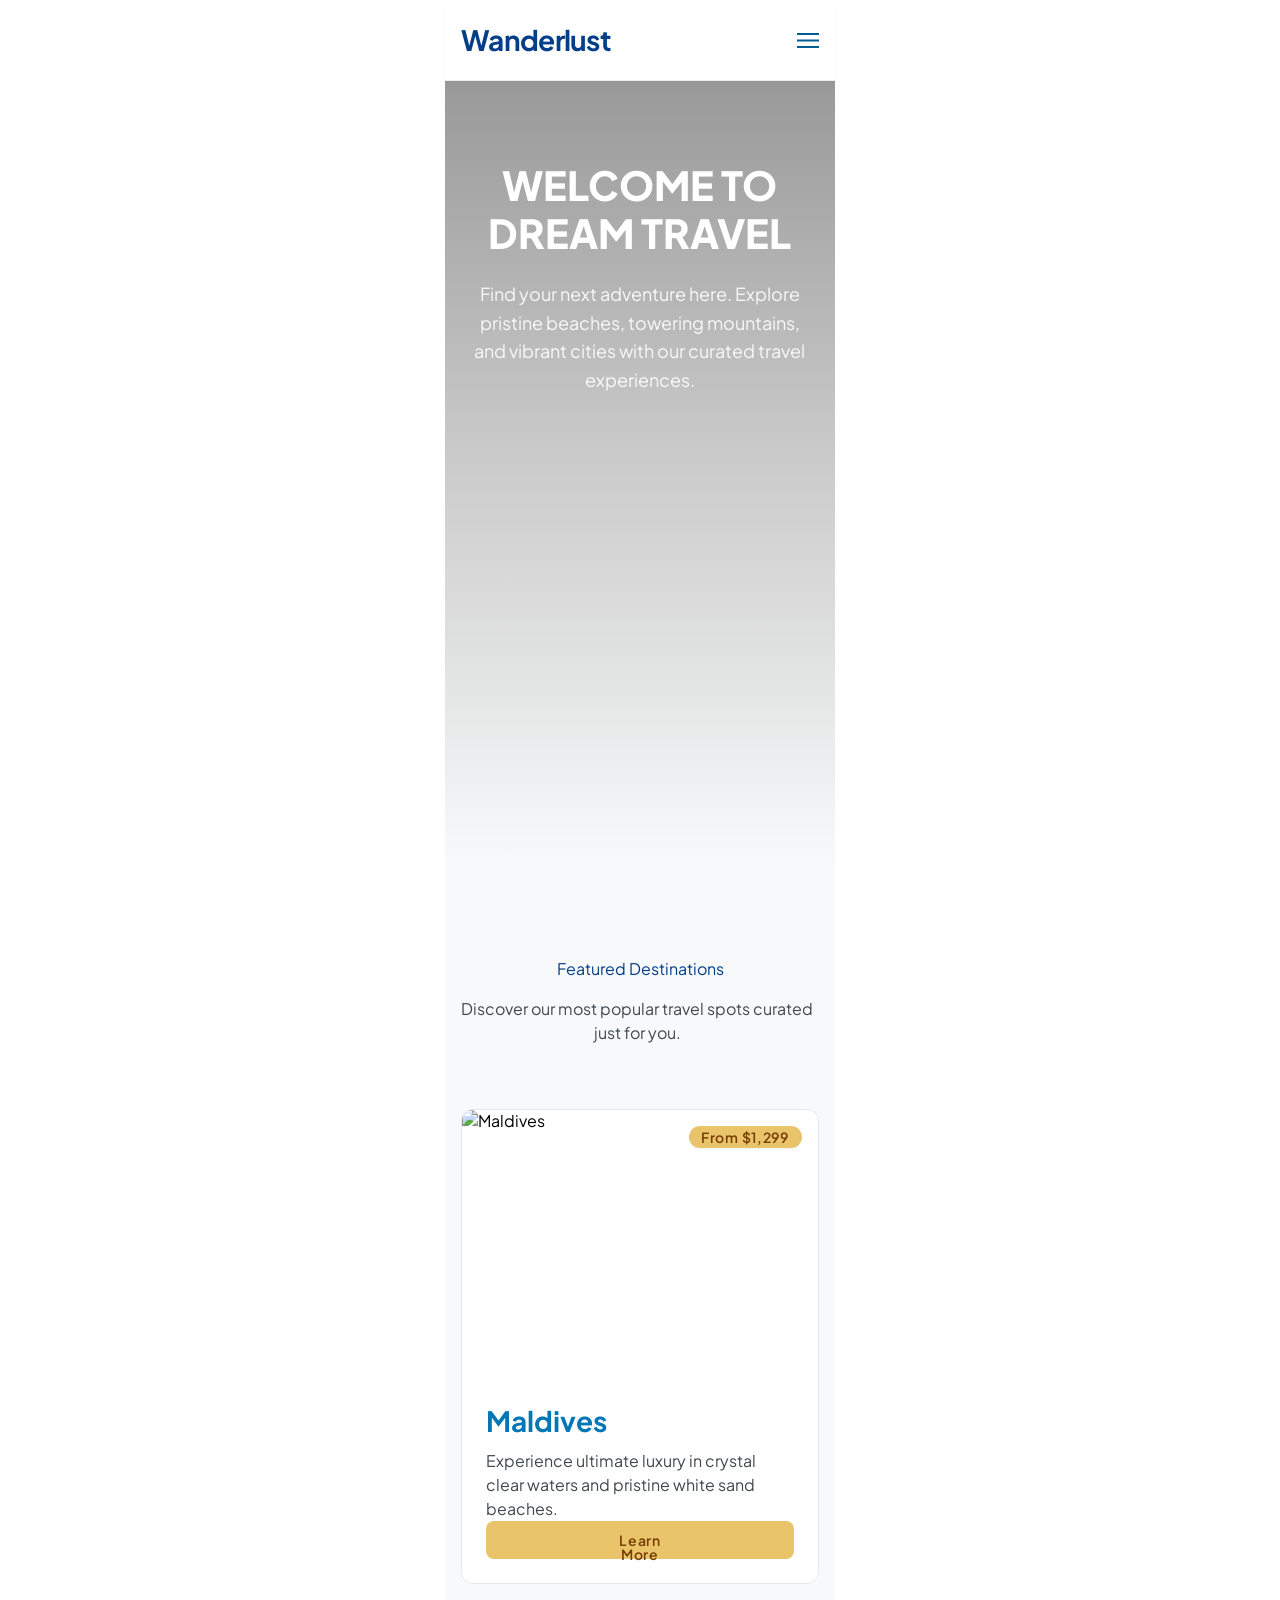
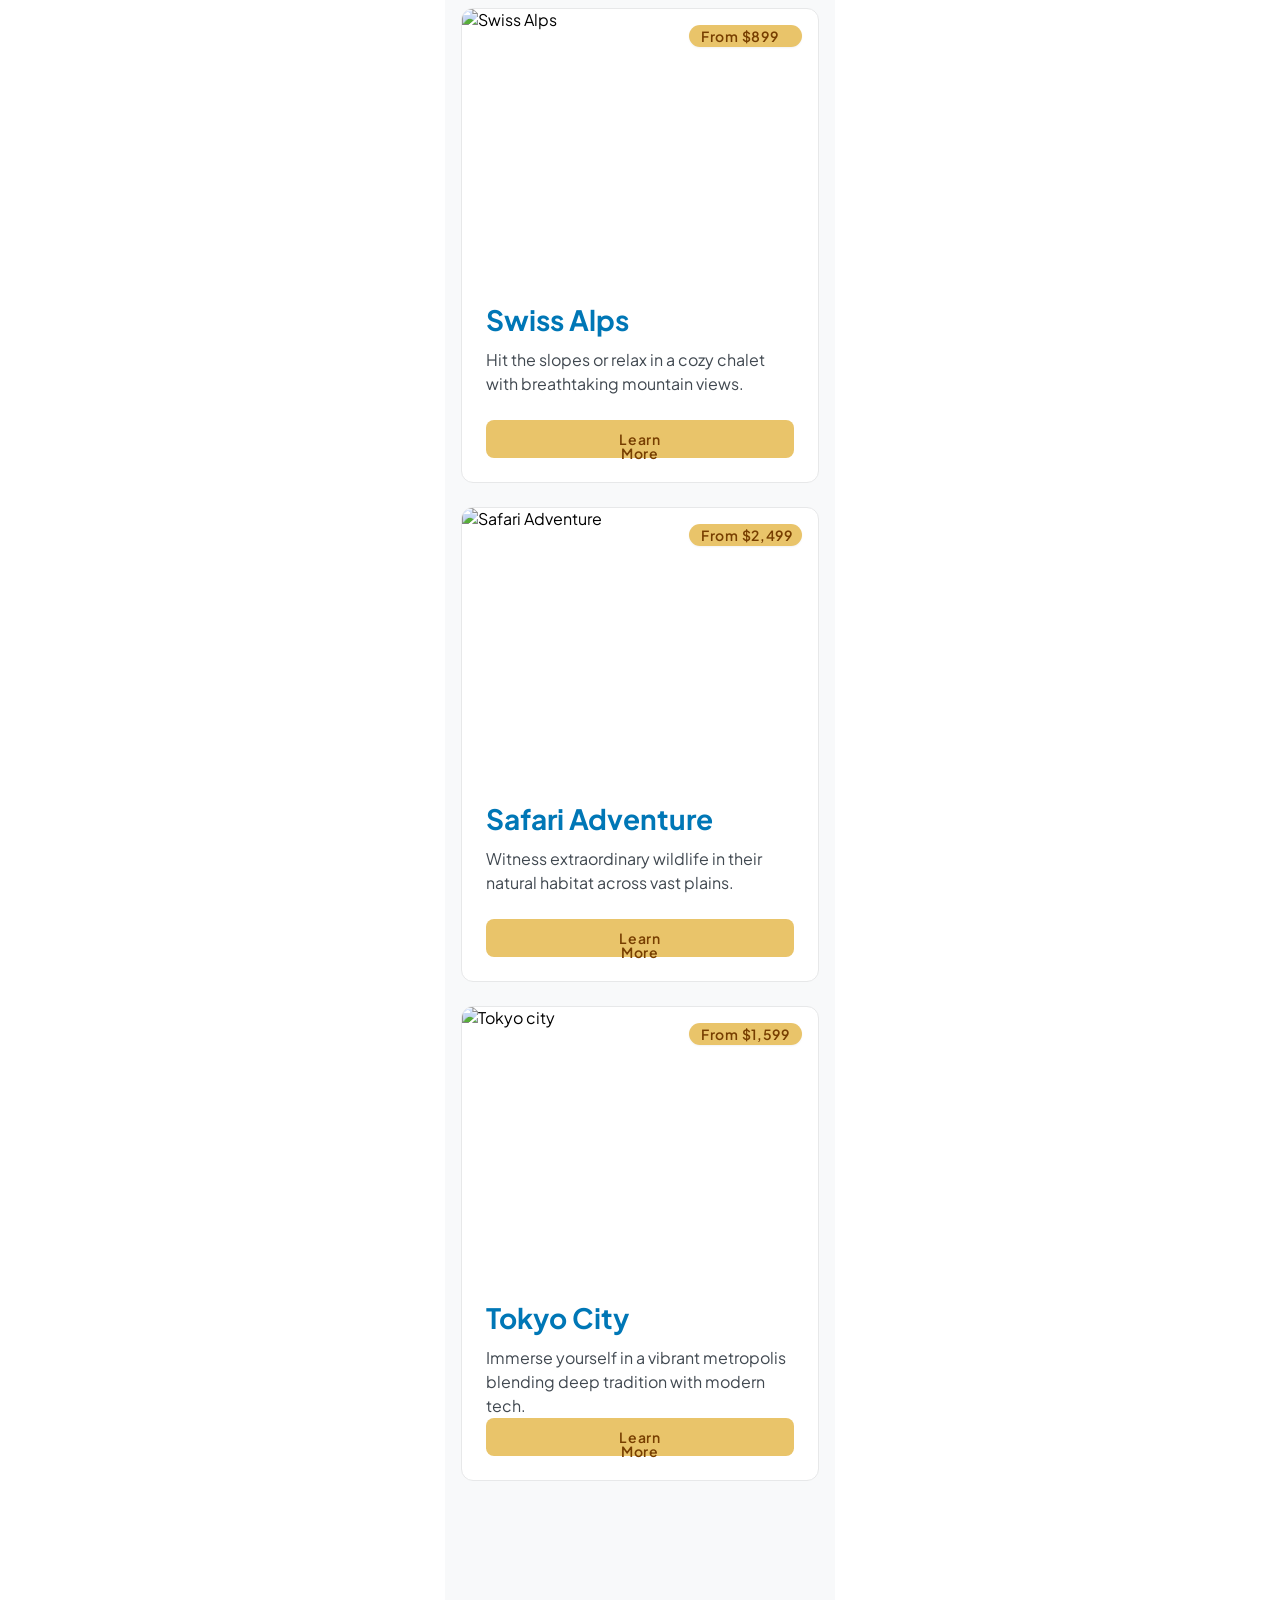
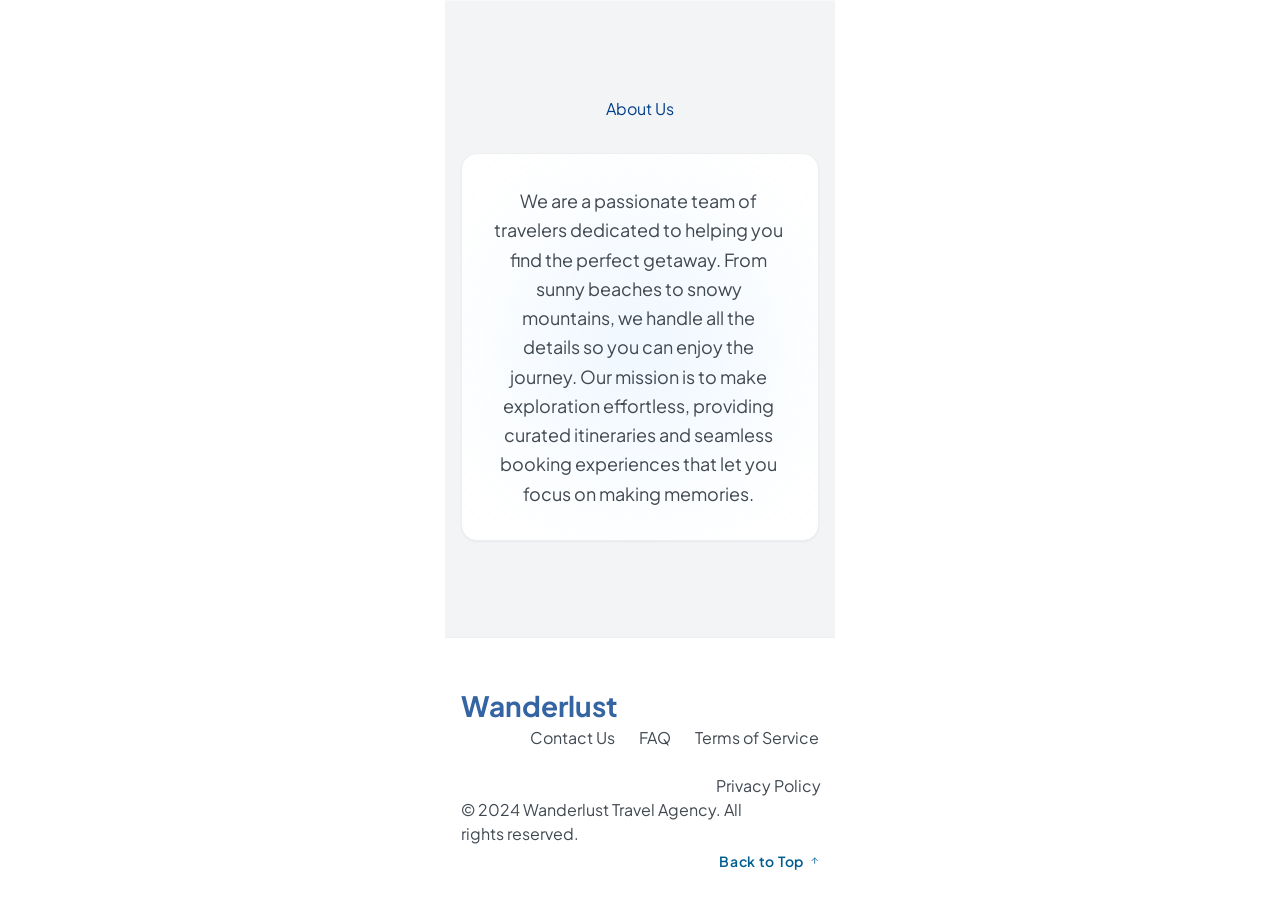
==== html/index.html @ 47aab47c "new" ====
<!DOCTYPE html>
<html lang="en">
<head>
    <meta charset="UTF-8">
    <meta name="viewport" content="width=device-width, initial-scale=1.0">

    <title>hi</title>

    <link rel="preconnect" href="https://fonts.googleapis.com">
    <link rel="preconnect" href="https://fonts.gstatic.com" crossorigin>

    <link href="https://fonts.googleapis.com/css2?family=Plus+Jakarta+Sans:wght@400;500;600;700&display=swap" rel="stylesheet">

    <link rel="stylesheet" href="../css/style.css">
</head>
<body>

    
<header class="header">
    <div class="header-container">

        <a href="#home" class="logo">Wanderlust</a>

        <nav class="header-nav" id="headerNav">
            <a href="#home">Home</a>
            <a href="#destinations">Destinations</a>
            <a href="#about">About Us</a>
            <a href="#booking" class="header-book-btn">Book Now</a>
        </nav>

        <button class="menu-button" id="menuButton" aria-label="Toggle menu">
            <svg width="22.5" height="15" viewBox="0 0 22.5 15" fill="none">
                <path d="M0 1H22.5M0 7.5H22.5M0 14H22.5"
              stroke="#005D90" stroke-width="1.8"/>
        </svg>
        </button>

    </div>
</header>


    <main class="main-content">

        <!-- HERO SECTION -->
        <section class="hero">

            <div class="hero-background"></div>
            <div class="hero-overlay"></div>

            <div class="hero-container">

                <div class="hero-heading-container">
                    <h1 class="hero-heading">
                        WELCOME TO DREAM TRAVEL
                    </h1>
                </div>

                <div class="hero-description-container">
                    <p class="hero-description">
                        Find your next adventure here. Explore
                        pristine beaches, towering mountains,
                        and vibrant cities with our curated travel
                        experiences.
                    </p>
                </div>

            </div>

        </section>

        
<!-- DESTINATION SECTION -->
<section class="destination-section">

    <!-- Section Heading -->
   <div class="destination-container">
    <div class="destination-heading">
        <h2>Featured Destinations</h2>
    </div>

    <div class="destination-subheading-container">
        <p>Discover our most popular travel spots curated just for you.</p>
    </div>
</div>

    <!-- Destination Grid -->
    <div class="destination-grid">

        <!-- Card 1: Maldives -->
        <article class="destination-card">

            <div class="destination-image-container">
                <img src="imges/img_card1.png" alt="Maldives">

                <div class="price-badge">
                    <span>From $1,299</span>
                </div>
            </div>

            <div class="destination-card-content">

                <div class="destination-title-container">
                    <h3>Maldives</h3>
                </div>

                <div class="destination-description-container">
                    <p>
                        Experience ultimate luxury in crystal clear
                        waters and pristine white sand beaches.
                    </p>
                </div>

                <button class="destination-button">
                    <span>Learn More</span>
                </button>

            </div>

        </article>

        <!-- Card 2 -->
        <article class="destination-card">
            <div class="destination-image-container">
                <img src="imges/img_card2.png" alt="Swiss Alps">
            
               <div class="price-badge">
                    <span>From $899</span>
                </div>
            </div>    
            <div class="destination-card-content">
                <div class="destination-title-container">
                    <h3>Swiss Alps</h3>
                </div>

                <div class="destination-description-container">
                    <p>Hit the slopes or relax in a cozy chalet
                        with breathtaking mountain views.
                    </p>
                </div>

                <button class="destination-button">
                    <span>Learn More</span>
                </button>
            </div>
        </article>

        <!-- Card 3 -->
        <article class="destination-card">
            <div class="destination-image-container">
                <img src="imges/img_card3.png" alt="Safari Adventure">
            
                <div class="price-badge">
                    <span>From $2,499</span>
                </div>
             </div>   
            <div class="destination-card-content">
                <div class="destination-title-container">
                    <h3>Safari Adventure</h3>
                </div>

                <div class="destination-description-container">
                    <p>
                        Witness extraordinary wildlife in their
natural habitat across vast plains.
                    </p>
                </div>

                <button class="destination-button">
                    <span>Learn More</span>
                </button>
            </div>
        </article>

        <!-- Card 4 -->
        <article class="destination-card">
            <div class="destination-image-container">
                <img src="imges/img card4.png" alt="Tokyo city">
            
                <div class="price-badge">
                    <span>From $1,599</span>
               
                </div>
             </div>   
            <div class="destination-card-content">
                <div class="destination-title-container">
                    <h3>Tokyo City</h3>
                </div>

                <div class="destination-description-container">
                    <p>
                        Immerse yourself in a vibrant metropolis
blending deep tradition with modern
tech.
                    </p>
                </div>

                <button class="destination-button">
                    <span>Learn More</span>
                </button>
            </div>
        </article>

    </div>

</section>


        <section class="about-section">
    <div class="about-container">

        <div class="about-heading-container">
            <h2>About Us</h2>
        </div>

        <div class="about-card">
            <div class="about-decoration"></div>

            <div class="about-text-container">
                <p>
                    We are a passionate team of travelers dedicated to helping you
                    find the perfect getaway. From sunny beaches to snowy
                    mountains, we handle all the details so you can enjoy the
                    journey. Our mission is to make exploration effortless,
                    providing curated itineraries and seamless booking
                    experiences that let you focus on making memories.
                </p>
            </div>
        </div>

    </div>
</section>

<footer class="footer">
    <div class="footer-container">

        <!-- Logo -->
        <div class="footer-logo-container">
            <a href="#" class="footer-logo">Wanderlust</a>
        </div>

        <!-- Navigation Links -->
        <nav class="footer-nav">
            <a href="#" class="footer-link">Contact Us</a>
            <a href="#" class="footer-link">FAQ</a>
            <a href="#" class="footer-link">Terms of Service</a>
            <a href="#" class="footer-link">Privacy Policy</a>
        </nav>

        <!-- Copyright and Back to Top -->
        <div class="footer-bottom-container">

            <div class="footer-copyright-container">
                <p class="footer-copyright">
                    © 2024 Wanderlust Travel Agency. All rights reserved.
                </p>
            </div>

            <a href="#" class="back-to-top">
                <span>Back to Top</span>
                <svg class="back-to-top-icon" width="9.33" height="9.33"
                     viewBox="0 0 24 24" fill="none">
                    <path d="M12 19V5M5 12L12 5L19 12"
                          stroke="#005D90" stroke-width="2"
                          stroke-linecap="round"
                          stroke-linejoin="round"/>
                </svg>
            </a>

        </div>

    </div>
</footer>

    </main>

   
    <script src="../js/script.js"></script>

</body>
</html>
---- css/style.css ----
* {
    margin: 0;
    padding: 0;
    box-sizing: border-box;
}

body {
    width: 390px;
    margin: 0 auto;
    font-family: "Plus Jakarta Sans", sans-serif;
    background: #FFFFFF;
}

/* HEADER */


/* HEADER */
.header {
    position: relative;
    z-index: 1000;

    width: 390px;
    height: 81px;
    background: #FFFFFFE5;
    border-bottom: 1px solid #BFC7D14D;
    box-shadow: 0px 1px 2px 0px #0000000D;
    backdrop-filter: blur(12px);
    -webkit-backdrop-filter: blur(12px);
}

.header-container {
    width: 390px;
    height: 80px;
    max-width: 1536px;
    padding-left: 16px;
    padding-right: 16px;

    display: flex;
    align-items: center;
    justify-content: space-between;
}

.logo {
    width: 149.33px;
    height: 40px;
    display: flex;
    align-items: center;

    color: #023E8A;
    font-size: 28px;
    font-weight: 700;
    line-height: 39.2px;
    letter-spacing: -0.7px;
    text-decoration: none;
}

.menu-button {
    width: 22.5px;
    height: 15px;
    border: none;
    background: transparent;
    padding: 0;
    cursor: pointer;
}

.menu-button svg {
    display: block;
}

/* HEADER NAVIGATION */
.header-nav {
    display: none;
    width: 358px;
    height: 80px;
    align-items: center;
    justify-content: space-between;
}

.header-nav a {
    font-family: "Plus Jakarta Sans", sans-serif;
    font-size: 14px;
    font-weight: 500;
    color: #023E8A;
    text-decoration: none;
    white-space: nowrap;
}

.header-nav .header-book-btn {
    padding: 10px 14px;
    border-radius: 8px;
    background: #E9C46A;
    color: #773E00;
}

/* MENU OPEN */
.header.menu-open .logo {
    display: none;
}

.header.menu-open .header-nav {
    display: flex;
}

.header.menu-open .menu-button {
    display: none;
}


/* MAIN CONTENT */

.main-content {
    width: 390px;
    height: 3756px;
}

/* HERO SECTION */

.hero {
    position: relative;
    width: 390px;
    height: 780px;
    min-height: 600px;
    padding-top: 80px;
    opacity: 1;
    overflow: hidden;
}

/* HERO BACKGROUND IMAGE */

.hero-background {
    position: absolute;
    inset: 0;
    width: 390px;
    height: 780px;

    background-image: url("imges/bg-img.png");
    background-size: cover;
    background-position: center;
    background-repeat: no-repeat;
}

/* HERO GRADIENT */

.hero-overlay {
    position: absolute;
    inset: 0;
    width: 390px;
    height: 780px;

    background: linear-gradient(
        180deg,
        rgba(0, 0, 0, 0.4) 0%,
        rgba(0, 0, 0, 0.2) 50%,
        #F8F9FA 100%
    );
}

/* HERO CONTENT CONTAINER */

.hero-container {
    position: relative;
    z-index: 1;

    width: 390px;
    height: 335.19px;
    max-width: 896px;

    padding-left: 16px;
    padding-right: 16px;
}

/* HERO HEADING CONTAINER */


.hero-heading-container {
    width: 358px;
    height: 120px;
    padding-bottom: 24px;

    display: flex;
    justify-content: center;
}

.hero-heading {
    width: 303.12px;
    height: 96px;

    font-family: "Plus Jakarta Sans", sans-serif;
    font-weight: 800;
    font-size: 40px;
    line-height: 48px;
    letter-spacing: 0px;
    text-align: center;
    vertical-align: middle;

    color: #FFFFFF;
}


/* HERO DESCRIPTION CONTAINER */

.hero-description-container {
    width: 358px;
    height: 115.19px;
    max-width: 672px;
}

/* HERO DESCRIPTION TEXT */

.hero-description {
    position: relative;

    width: 334.83px;
    height: 116px;

    top: -1.3px;
    left: 11.58px;

    font-family: "Plus Jakarta Sans", sans-serif;
    font-weight: 400;
    font-size: 18px;
    line-height: 28.8px;
    letter-spacing: 0px;
    text-align: center;

    color: #FFFFFFE5;
}


/* DESTINATION SECTION */

.destination-section {
    width: 390px;
    height: 2340px;
    max-width: 1536px;

    display: flex;
    flex-direction: column;
    gap: 64px;

    padding: 96px 16px;

    background: #F8F9FA;
    opacity: 1;
}

/* DESTINATION HEADING CONTAINER */

.destination-container {
    width: 358px;
    height: 88px;
    display: flex;
    flex-direction: column;
    gap: 16px;
    opacity: 1;
}

.destination-subheading-container {
    width: 358px;
    height: 48px;
    max-width: 672px;
    opacity: 1;
}

.destination-subheading-container p {
    width: 352.2px;
    height: 48px;
    font-family: "Plus Jakarta Sans", sans-serif;
    font-weight: 400;
    font-size: 16px;
    line-height: 24px;
    letter-spacing: 0;
    text-align: center;
    vertical-align: middle;
    color: #404850;
}

/* HEADING 2 */

.destination-heading {
    width: 358px;
    height: 24px;

    display: flex;
    justify-content: center;
    align-items: center;
}

.destination-heading h2 {
    width: 167.22px;
    height: 24px;

    font-family: "Plus Jakarta Sans", sans-serif;
    font-weight: 400;
    font-size: 16px;
    line-height: 24px;
    letter-spacing: 0px;
    text-align: center;

    color: #023E8A;
}

/* DESTINATION GRID */

.destination-grid {
    width: 358px;
    height: 1996px;

    display: grid;
    grid-template-columns: 1fr;
    grid-template-rows: repeat(4, 475px);
    gap: 24px;

    opacity: 1;
}

/* DESTINATION CARD */

.destination-card {
    width: 358px;
    height: 475px;

    background: #FFFFFF;
    border: 1px solid #E7E8E9;
    border-radius: 12px;

    overflow: hidden;
    opacity: 1;
}

/* CARD IMAGE CONTAINER */

.destination-image-container {
    position: relative;

    width: 356px;
    height: 267px;

    overflow: hidden;
    opacity: 1;
}

/* CARD IMAGE */

.destination-image-container img {
    width: 356px;
    height: 267px;

    display: block;
    object-fit: cover;
}

/* PRICE BADGE */


.price-badge {
    position: absolute;
    top: 16px;
    right: 16px;
    left: auto;

    width: 113px;
    height: 22px;

    display: flex;
    align-items: center;
    justify-content: center;

    padding: 4px 12px;
    border-radius: 9999px;

    background: #E9C46A;
    box-shadow: 0px 1px 2px 0px #0000000D;
}


.price-badge span {
    width: 89px;
    height: 14px;

    font-family: "Plus Jakarta Sans", sans-serif;
    font-weight: 600;
    font-size: 14px;
    line-height: 14px;
    letter-spacing: 0.7px;

    color: #773E00;
    white-space: nowrap;
}

/* CARD CONTENT */

.destination-card-content {
    width: 356px;
    height: 206px;

    padding: 24px;

    display: flex;
    flex-direction: column;

    opacity: 1;
}

/* CARD TITLE */

.destination-title-container {
    width: 308px;
    height: 48px;

    padding-bottom: 8px;
}

.destination-title-container h3 {
    width: 308px;
    height: 40px;

    font-family: "Plus Jakarta Sans", sans-serif;
    font-weight: 700;
    font-size: 28px;
    line-height: 39.2px;
    letter-spacing: 0px;

    color: #0077B6;
}

/* CARD DESCRIPTION */

.destination-description-container {
    width: 308px;
    height: 72px;

    padding-bottom: 24px;
}

.destination-description-container p {
    width: 308px;
    height: 48px;

    font-family: "Plus Jakarta Sans", sans-serif;
    font-weight: 400;
    font-size: 16px;
    line-height: 24px;
    letter-spacing: 0px;

    color: #404850;
}

/* LEARN MORE BUTTON */

.destination-button {
    width: 308px;
    height: 38px;

    padding-top: 12px;
    padding-bottom: 12px;

    display: flex;
    justify-content: center;
    align-items: center;

    border: none;
    border-radius: 8px;

    background: #E9C46A;
    cursor: pointer;
}

.destination-button span {
    width: 81.91px;
    height: 14px;

    font-family: "Plus Jakarta Sans", sans-serif;
    font-weight: 600;
    font-size: 14px;
    line-height: 14px;
    letter-spacing: 0.7px;
    text-align: center;

    color: #773E00;
}


/* ABOUT SECTION */
.about-section {
    width: 390px;
    height: 636px;
    padding: 96px 16px;
    background: #F3F4F5;
    opacity: 1;
}

.about-container {
    width: 358px;
    height: 444px;
    max-width: 896px;
    display: flex;
    flex-direction: column;
    gap: 32px;
    opacity: 1;
}

/* ABOUT HEADING */
.about-heading-container {
    width: 358px;
    height: 24px;
    display: flex;
    justify-content: center;
    align-items: center;
}

.about-heading-container h2 {
    width: 69.03px;
    height: 24px;
    font-family: "Plus Jakarta Sans", sans-serif;
    font-weight: 400;
    font-size: 16px;
    line-height: 24px;
    letter-spacing: 0;
    text-align: center;
    vertical-align: middle;
    color: #023E8A;
}

/* ABOUT CARD */
.about-card {
    position: relative;
    width: 358px;
    height: 388px;
    padding: 32px;
    border: 1px solid #EDEEEF;
    border-radius: 16px;
    background: #FFFFFF;
    box-shadow: 0px 1px 2px 0px #0000000D;
    overflow: hidden;
    opacity: 1;
}

/* DECORATIVE BACKGROUND */
.about-decoration {
    position: absolute;
    width: 256px;
    height: 256px;
    top: 50%;
    left: 50%;
    transform: translate(-50%, -50%);
    border-radius: 9999px;
    background: #CDE5FF;
    opacity: 0.3;
    filter: blur(64px);
    pointer-events: none;
}

/* ABOUT TEXT */
.about-text-container {
    position: relative;
    z-index: 1;
    width: 292px;
    height: 322px;
    opacity: 1;
}

.about-text-container p {
    width: 289.55px;
    height: 322px;
    font-family: "Plus Jakarta Sans", sans-serif;
    font-weight: 400;
    font-size: 18px;
    line-height: 29.25px;
    letter-spacing: 0;
    text-align: center;
    vertical-align: middle;
    color: #404850;
}


/* FOOTER */
.footer {
    width: 390px;
    height: 279px;
    border-top: 1px solid #EDEEEF;
    background: #FFFFFF;
    opacity: 1;
}

.footer-container {
    width: 390px;
    height: 278px;
    max-width: 1536px;
    padding: 48px 16px;
    display: flex;
    flex-direction: column;
    justify-content: space-between;
    opacity: 1;
}

/* FOOTER LOGO */
.footer-logo-container {
    width: 156.33px;
    height: 40px;
    opacity: 0.8;
}

.footer-logo {
    width: 156.33px;
    height: 40px;
    display: flex;
    align-items: center;
    font-family: "Plus Jakarta Sans", sans-serif;
    font-weight: 700;
    font-size: 28px;
    line-height: 39.2px;
    letter-spacing: 0;
    color: #023E8A;
    text-decoration: none;
}

/* FOOTER NAV */
.footer-nav {
    width: 358px;
    height: 72px;
    display: flex;
    flex-wrap: wrap;
    justify-content: flex-end;
    align-content: space-between;
    column-gap: 24px;
    row-gap: 24px;
}

.footer-link {
    height: 24px;
    font-family: "Plus Jakarta Sans", sans-serif;
    font-weight: 400;
    font-size: 16px;
    line-height: 24px;
    letter-spacing: 0;
    color: #404850;
    text-decoration: none;
    white-space: nowrap;
}

.footer-link:nth-child(1) {
    width: 85.06px;
}

.footer-link:nth-child(2) {
    width: 32.5px;
}

.footer-link:nth-child(3) {
    width: 123.84px;
}

.footer-link:nth-child(4) {
    width: 103.31px;
}

/* FOOTER BOTTOM */
.footer-bottom-container {
    width: 358px;
    height: 70px;
    display: flex;
    flex-direction: column;
    gap: 8px;
    opacity: 1;
}

/* COPYRIGHT */
.footer-copyright-container {
    width: 358px;
    height: 48px;
    padding-right: 33.97px;
}

.footer-copyright {
    width: 324.03px;
    height: 48px;
    font-family: "Plus Jakarta Sans", sans-serif;
    font-weight: 400;
    font-size: 16px;
    line-height: 24px;
    letter-spacing: 0;
    color: #404850;
}

/* BACK TO TOP */
.back-to-top {
    width: 99.79px;
    height: 14px;
    display: flex;
    align-items: center;
    align-self: flex-end;
    gap: 3.99px;
    font-family: "Plus Jakarta Sans", sans-serif;
    font-weight: 600;
    font-size: 14px;
    line-height: 14px;
    letter-spacing: 0.7px;
    color: #005D90;
    text-decoration: none;
}

.back-to-top span {
    width: 86.47px;
    height: 14px;
}

.back-to-top-icon {
    width: 9.33px;
    height: 9.33px;
    flex-shrink: 0;
}
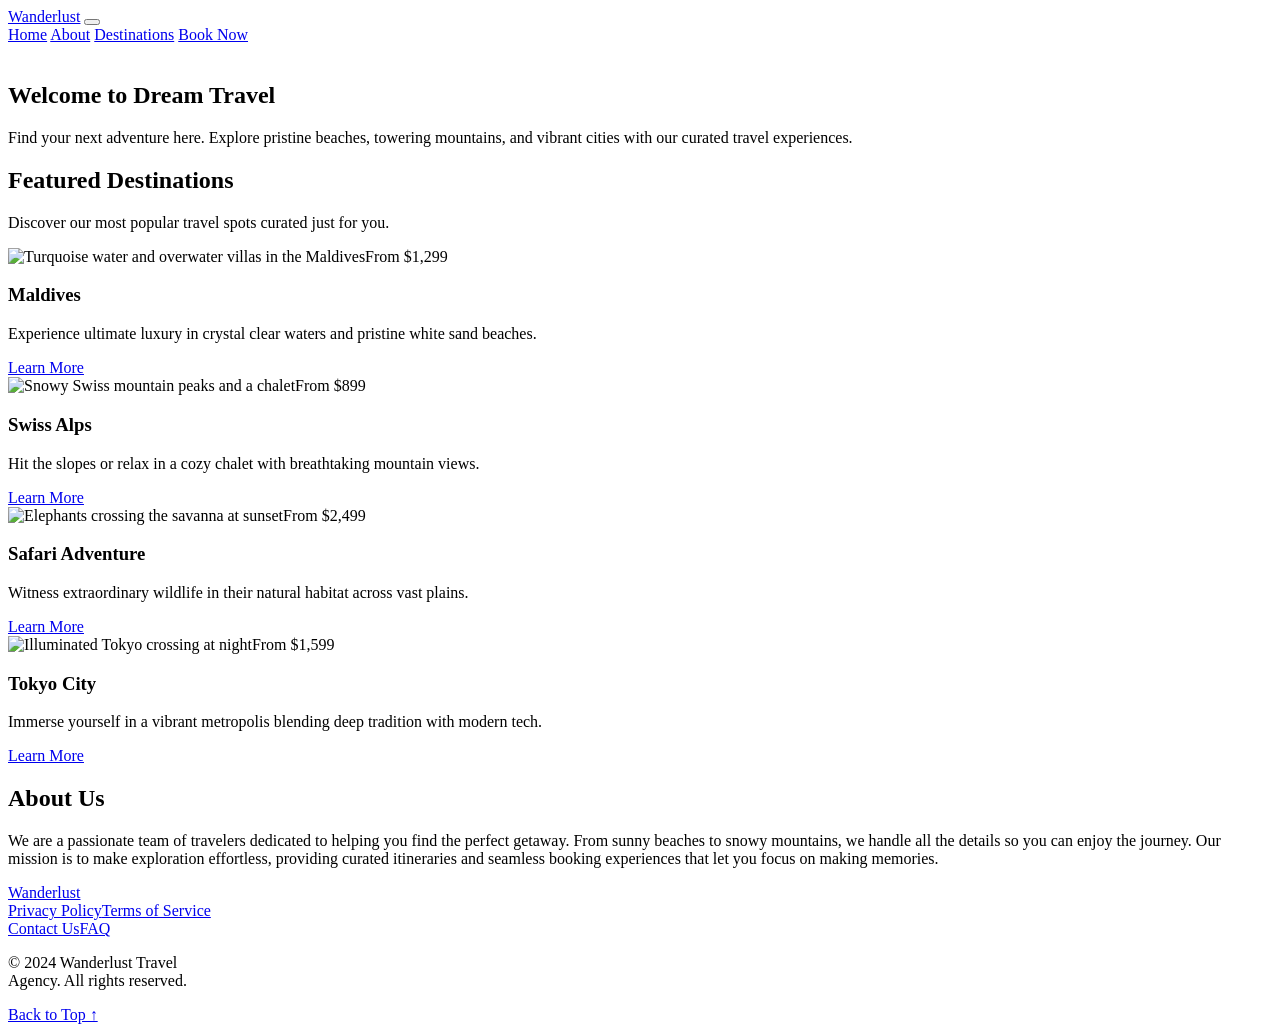
==== commit d97d03fa: "new" ====
--- a/html/index.html
+++ b/html/index.html
@@ -1,281 +1,82 @@
+<!doctype html>
+<html lang="en">
+  <head>
+    <meta charset="utf-8" />
+    <meta name="viewport" content="width=device-width, initial-scale=1" />
+    <meta name="theme-color" content="#f8f9fa" />
+    <meta name="description" content="Find your next adventure with Wanderlust Travel." />
+    <title>Wanderlust — Find Your Next Adventure</title>
+    <link rel="preconnect" href="https://fonts.googleapis.com" />
+    <link rel="preconnect" href="https://fonts.gstatic.com" crossorigin />
+    <link href="https://fonts.googleapis.com/css2?family=Plus+Jakarta+Sans:wght@300;400;500;600;700&display=swap" rel="stylesheet" />
+    <link rel="stylesheet" href="../css/styles.css" />
+  </head>
+  <body>
+    <header class="site-header" id="top">
+      <a class="brand" href="#top">Wanderlust</a>
+      <button class="menu-toggle" type="button" aria-label="Open navigation" aria-expanded="false">
+        <span></span><span></span><span></span>
+      </button>
+      <nav class="navigation" aria-label="Main navigation">
+        <a class="active" href="#top">Home</a>
+        <a href="#about">About</a>
+        <a href="#destinations">Destinations</a>
+        <a class="nav-cta" href="#destinations">Book Now</a>
+      </nav>
+    </header>
 
-<!DOCTYPE html>
-<html lang="en">
-<head>
-    <meta charset="UTF-8">
-    <meta name="viewport" content="width=device-width, initial-scale=1.0">
+    <main>
+      <section class="hero" aria-label="Welcome to Wanderlust Travel">
+        <img class="hero-art hero-art--tablet" src="assets/hero-reference.png" alt="" aria-hidden="true" />
+        <img class="hero-art hero-art--reference" src="assets/mobile-reference-page.png" alt="" aria-hidden="true" />
+        <div class="visually-hidden">
+          <h1>Welcome to Dream Travel</h1>
+          <p>Find your next adventure here. Explore pristine beaches, towering mountains, and vibrant cities with our curated travel experiences.</p>
+        </div>
+        <a class="hero-hotspot" href="#destinations" aria-label="Book now and view featured destinations"></a>
+      </section>
 
-    <title>hi</title>
+      <section class="destinations section" id="destinations">
+        <div class="section-heading">
+          <h2>Featured Destinations</h2>
+          <p>Discover our most popular travel spots curated just for you.</p>
+        </div>
+        <div class="destination-grid">
+          <article class="destination-card">
+            <div class="card-image"><img src="assets/maldives.png" alt="Turquoise water and overwater villas in the Maldives" /><span class="price">From $1,299</span></div>
+            <div class="card-copy"><h3>Maldives</h3><p>Experience ultimate luxury in crystal clear waters and pristine white sand beaches.</p><a href="#about" class="learn-more">Learn More</a></div>
+          </article>
+          <article class="destination-card">
+            <div class="card-image"><img src="assets/swiss-alps.png" alt="Snowy Swiss mountain peaks and a chalet" /><span class="price">From $899</span></div>
+            <div class="card-copy"><h3>Swiss Alps</h3><p>Hit the slopes or relax in a cozy chalet with breathtaking mountain views.</p><a href="#about" class="learn-more">Learn More</a></div>
+          </article>
+          <article class="destination-card">
+            <div class="card-image"><img src="assets/safari.png" alt="Elephants crossing the savanna at sunset" /><span class="price">From $2,499</span></div>
+            <div class="card-copy"><h3>Safari Adventure</h3><p>Witness extraordinary wildlife in their natural habitat across vast plains.</p><a href="#about" class="learn-more">Learn More</a></div>
+          </article>
+          <article class="destination-card">
+            <div class="card-image"><img src="assets/tokyo.png" alt="Illuminated Tokyo crossing at night" /><span class="price">From $1,599</span></div>
+            <div class="card-copy"><h3>Tokyo City</h3><p>Immerse yourself in a vibrant metropolis blending deep tradition with modern tech.</p><a href="#about" class="learn-more">Learn More</a></div>
+          </article>
+        </div>
+      </section>
 
-    <link rel="preconnect" href="https://fonts.googleapis.com">
-    <link rel="preconnect" href="https://fonts.gstatic.com" crossorigin>
-
-    <link href="https://fonts.googleapis.com/css2?family=Plus+Jakarta+Sans:wght@400;500;600;700&display=swap" rel="stylesheet">
-
-    <link rel="stylesheet" href="../css/style.css">
-</head>
-<body>
-
-    
-<header class="header">
-    <div class="header-container">
-
-        <a href="#home" class="logo">Wanderlust</a>
-
-        <nav class="header-nav" id="headerNav">
-            <a href="#home">Home</a>
-            <a href="#destinations">Destinations</a>
-            <a href="#about">About Us</a>
-            <a href="#booking" class="header-book-btn">Book Now</a>
-        </nav>
-
-        <button class="menu-button" id="menuButton" aria-label="Toggle menu">
-            <svg width="22.5" height="15" viewBox="0 0 22.5 15" fill="none">
-                <path d="M0 1H22.5M0 7.5H22.5M0 14H22.5"
-              stroke="#005D90" stroke-width="1.8"/>
-        </svg>
-        </button>
-
-    </div>
-</header>
-
-
-    <main class="main-content">
-
-        <!-- HERO SECTION -->
-        <section class="hero">
-
-            <div class="hero-background"></div>
-            <div class="hero-overlay"></div>
-
-            <div class="hero-container">
-
-                <div class="hero-heading-container">
-                    <h1 class="hero-heading">
-                        WELCOME TO DREAM TRAVEL
-                    </h1>
-                </div>
-
-                <div class="hero-description-container">
-                    <p class="hero-description">
-                        Find your next adventure here. Explore
-                        pristine beaches, towering mountains,
-                        and vibrant cities with our curated travel
-                        experiences.
-                    </p>
-                </div>
-
-            </div>
-
-        </section>
-
-        
-<!-- DESTINATION SECTION -->
-<section class="destination-section">
-
-    <!-- Section Heading -->
-   <div class="destination-container">
-    <div class="destination-heading">
-        <h2>Featured Destinations</h2>
-    </div>
-
-    <div class="destination-subheading-container">
-        <p>Discover our most popular travel spots curated just for you.</p>
-    </div>
-</div>
-
-    <!-- Destination Grid -->
-    <div class="destination-grid">
-
-        <!-- Card 1: Maldives -->
-        <article class="destination-card">
-
-            <div class="destination-image-container">
-                <img src="imges/img_card1.png" alt="Maldives">
-
-                <div class="price-badge">
-                    <span>From $1,299</span>
-                </div>
-            </div>
-
-            <div class="destination-card-content">
-
-                <div class="destination-title-container">
-                    <h3>Maldives</h3>
-                </div>
-
-                <div class="destination-description-container">
-                    <p>
-                        Experience ultimate luxury in crystal clear
-                        waters and pristine white sand beaches.
-                    </p>
-                </div>
-
-                <button class="destination-button">
-                    <span>Learn More</span>
-                </button>
-
-            </div>
-
-        </article>
-
-        <!-- Card 2 -->
-        <article class="destination-card">
-            <div class="destination-image-container">
-                <img src="imges/img_card2.png" alt="Swiss Alps">
-            
-               <div class="price-badge">
-                    <span>From $899</span>
-                </div>
-            </div>    
-            <div class="destination-card-content">
-                <div class="destination-title-container">
-                    <h3>Swiss Alps</h3>
-                </div>
-
-                <div class="destination-description-container">
-                    <p>Hit the slopes or relax in a cozy chalet
-                        with breathtaking mountain views.
-                    </p>
-                </div>
-
-                <button class="destination-button">
-                    <span>Learn More</span>
-                </button>
-            </div>
-        </article>
-
-        <!-- Card 3 -->
-        <article class="destination-card">
-            <div class="destination-image-container">
-                <img src="imges/img_card3.png" alt="Safari Adventure">
-            
-                <div class="price-badge">
-                    <span>From $2,499</span>
-                </div>
-             </div>   
-            <div class="destination-card-content">
-                <div class="destination-title-container">
-                    <h3>Safari Adventure</h3>
-                </div>
-
-                <div class="destination-description-container">
-                    <p>
-                        Witness extraordinary wildlife in their
-natural habitat across vast plains.
-                    </p>
-                </div>
-
-                <button class="destination-button">
-                    <span>Learn More</span>
-                </button>
-            </div>
-        </article>
-
-        <!-- Card 4 -->
-        <article class="destination-card">
-            <div class="destination-image-container">
-                <img src="imges/img card4.png" alt="Tokyo city">
-            
-                <div class="price-badge">
-                    <span>From $1,599</span>
-               
-                </div>
-             </div>   
-            <div class="destination-card-content">
-                <div class="destination-title-container">
-                    <h3>Tokyo City</h3>
-                </div>
-
-                <div class="destination-description-container">
-                    <p>
-                        Immerse yourself in a vibrant metropolis
-blending deep tradition with modern
-tech.
-                    </p>
-                </div>
-
-                <button class="destination-button">
-                    <span>Learn More</span>
-                </button>
-            </div>
-        </article>
-
-    </div>
-
-</section>
-
-
-        <section class="about-section">
-    <div class="about-container">
-
-        <div class="about-heading-container">
-            <h2>About Us</h2>
+      <section class="about section" id="about">
+        <h2>About Us</h2>
+        <div class="about-card">
+          <p>We are a passionate team of travelers dedicated to helping you find the perfect getaway. From sunny beaches to snowy mountains, we handle all the details so you can enjoy the journey. Our mission is to make exploration effortless, providing curated itineraries and seamless booking experiences that let you focus on making memories.</p>
         </div>
-
-        <div class="about-card">
-            <div class="about-decoration"></div>
-
-            <div class="about-text-container">
-                <p>
-                    We are a passionate team of travelers dedicated to helping you
-                    find the perfect getaway. From sunny beaches to snowy
-                    mountains, we handle all the details so you can enjoy the
-                    journey. Our mission is to make exploration effortless,
-                    providing curated itineraries and seamless booking
-                    experiences that let you focus on making memories.
-                </p>
-            </div>
-        </div>
-
-    </div>
-</section>
-
-<footer class="footer">
-    <div class="footer-container">
-
-        <!-- Logo -->
-        <div class="footer-logo-container">
-            <a href="#" class="footer-logo">Wanderlust</a>
-        </div>
-
-        <!-- Navigation Links -->
-        <nav class="footer-nav">
-            <a href="#" class="footer-link">Contact Us</a>
-            <a href="#" class="footer-link">FAQ</a>
-            <a href="#" class="footer-link">Terms of Service</a>
-            <a href="#" class="footer-link">Privacy Policy</a>
-        </nav>
-
-        <!-- Copyright and Back to Top -->
-        <div class="footer-bottom-container">
-
-            <div class="footer-copyright-container">
-                <p class="footer-copyright">
-                    © 2024 Wanderlust Travel Agency. All rights reserved.
-                </p>
-            </div>
-
-            <a href="#" class="back-to-top">
-                <span>Back to Top</span>
-                <svg class="back-to-top-icon" width="9.33" height="9.33"
-                     viewBox="0 0 24 24" fill="none">
-                    <path d="M12 19V5M5 12L12 5L19 12"
-                          stroke="#005D90" stroke-width="2"
-                          stroke-linecap="round"
-                          stroke-linejoin="round"/>
-                </svg>
-            </a>
-
-        </div>
-
-    </div>
-</footer>
-
+      </section>
     </main>
 
-   
+    <footer class="site-footer">
+      <a class="footer-brand" href="#top">Wanderlust</a>
+      <nav class="footer-links" aria-label="Footer links">
+        <a href="#privacy">Privacy Policy</a><a href="#terms">Terms of Service</a>
+        <div><a href="mailto:hello@wanderlust.travel">Contact Us</a><a href="#faq">FAQ</a></div>
+      </nav>
+      <div class="copyright"><p>© 2024 Wanderlust Travel<br class="tablet-break" />Agency. All rights reserved.</p><a href="#top">Back to Top ↑</a></div>
+    </footer>
     <script src="../js/script.js"></script>
-
-</body>
+  </body>
 </html>
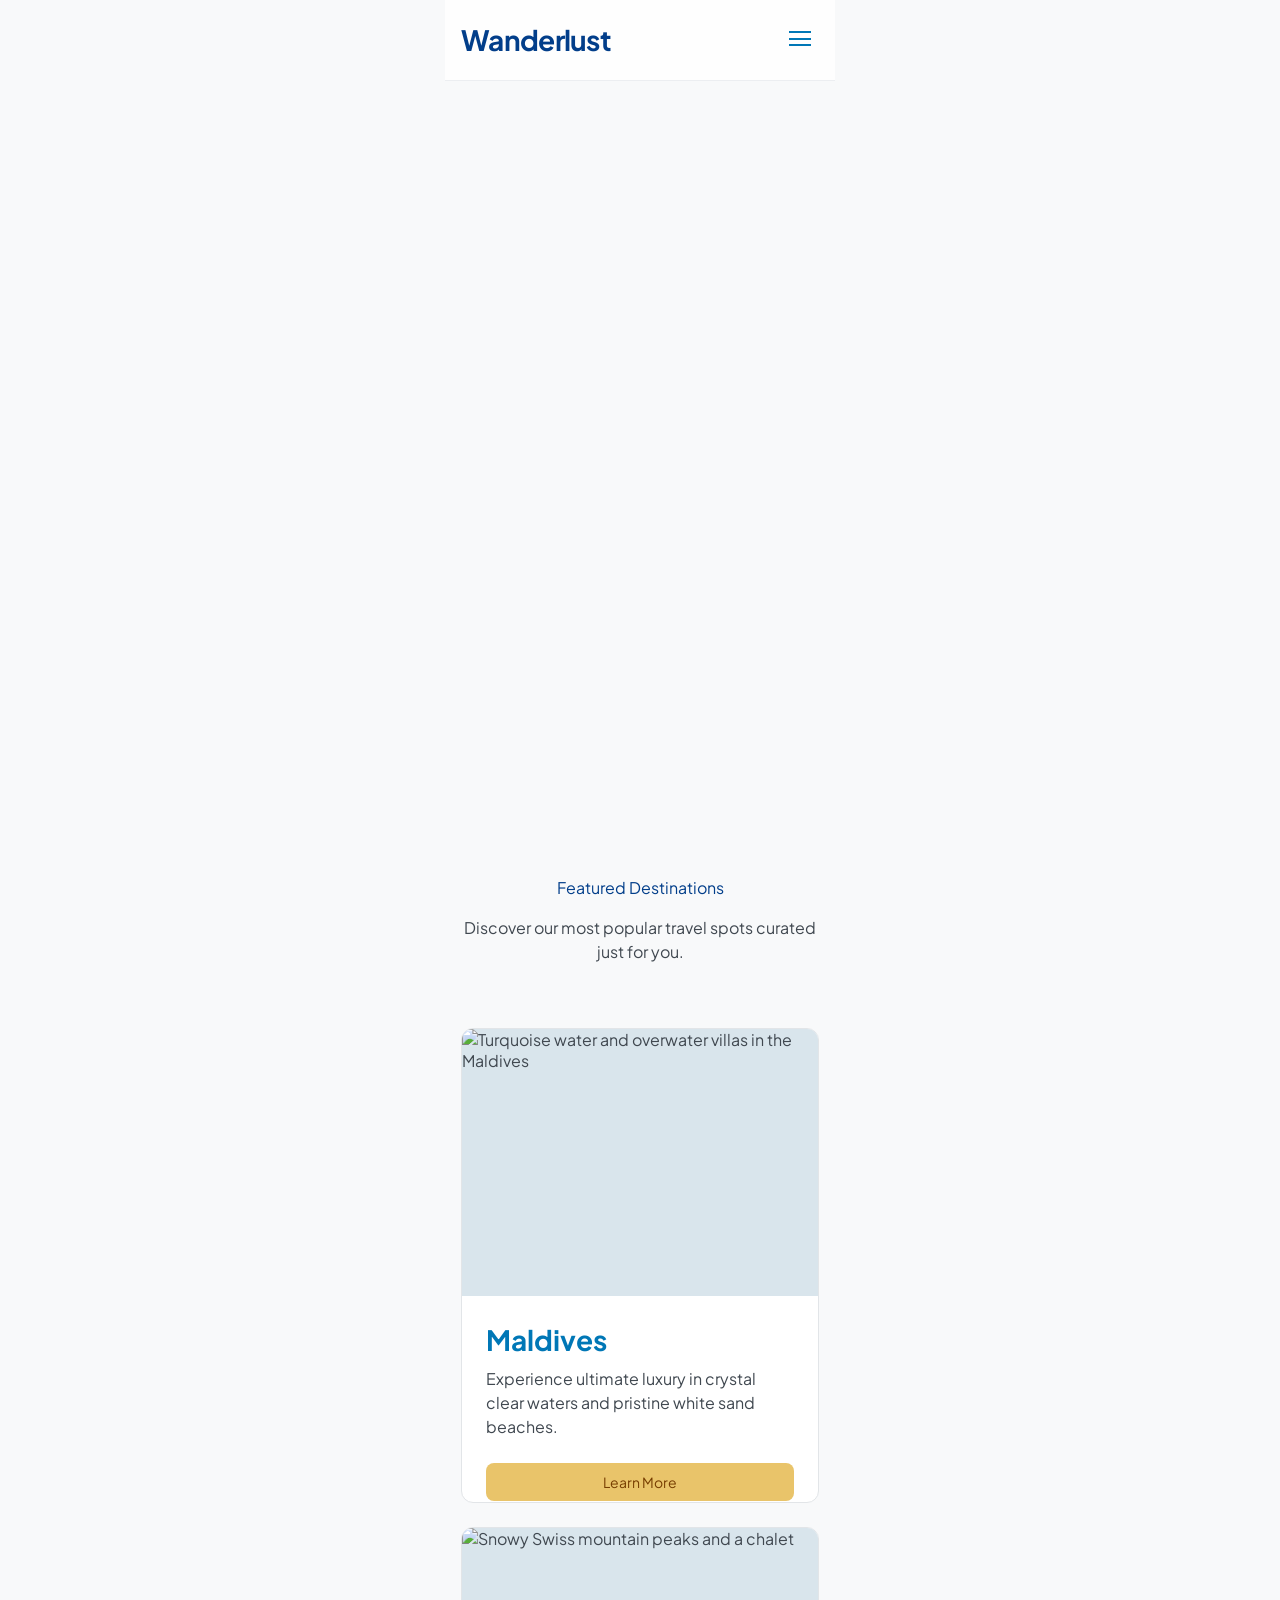
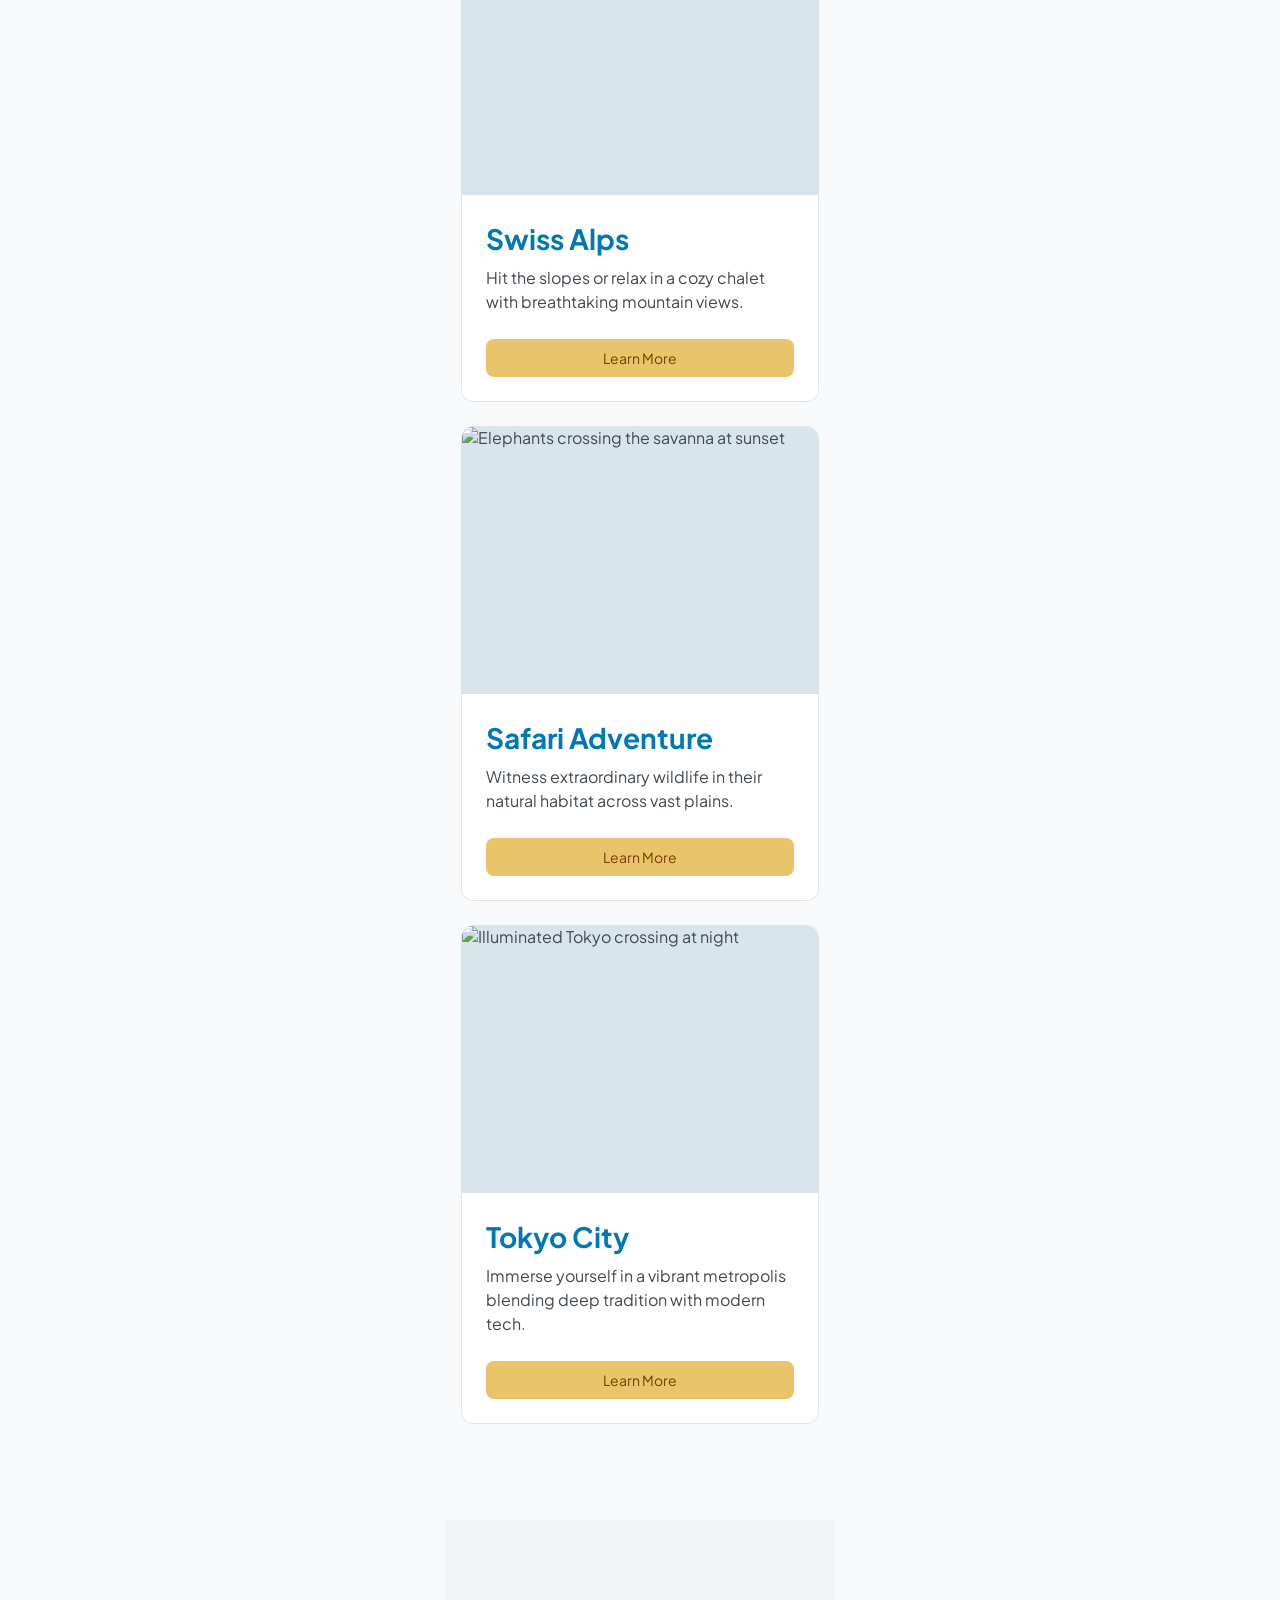
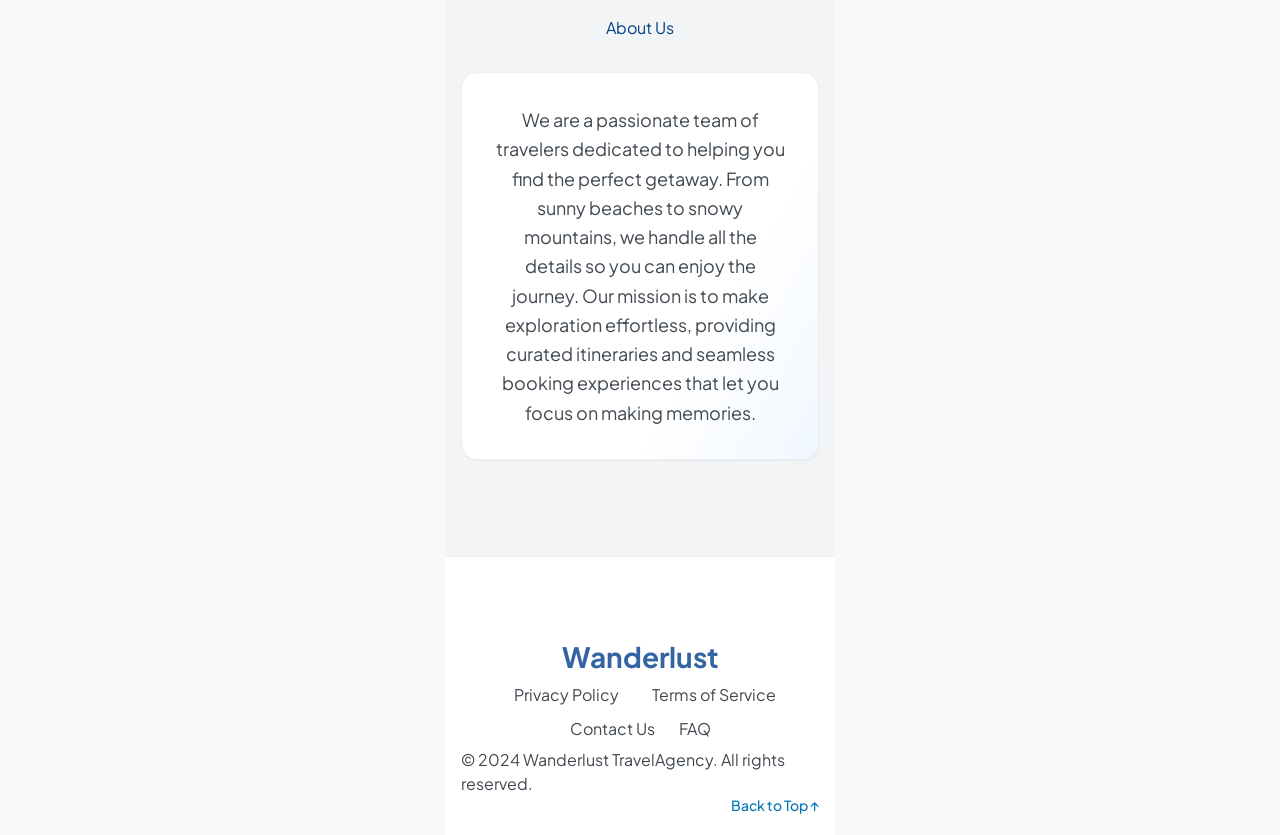
==== commit 44701c07: "new" ====
--- a/html/index.html
+++ b/html/index.html
@@ -5,11 +5,11 @@
     <meta name="viewport" content="width=device-width, initial-scale=1" />
     <meta name="theme-color" content="#f8f9fa" />
     <meta name="description" content="Find your next adventure with Wanderlust Travel." />
-    <title>Wanderlust — Find Your Next Adventure</title>
+    <title>Kishnandan</title>
     <link rel="preconnect" href="https://fonts.googleapis.com" />
     <link rel="preconnect" href="https://fonts.gstatic.com" crossorigin />
     <link href="https://fonts.googleapis.com/css2?family=Plus+Jakarta+Sans:wght@300;400;500;600;700&display=swap" rel="stylesheet" />
-    <link rel="stylesheet" href="../css/styles.css" />
+    <link rel="stylesheet" href="../css/style.css" />
   </head>
   <body>
     <header class="site-header" id="top">
--- a/css/style.css
+++ b/css/style.css
@@ -0,0 +1,268 @@
+:root{--navy:#023e8a;--blue:#0077b6;--ink:#404850;--gold:#e9c46a;--paper:#f8f9fa;--font:"Plus Jakarta Sans",Arial,sans-serif}
+*{box-sizing:border-box}
+html{scroll-behavior:smooth}
+body{margin:0;color:var(--ink);font-family:var(--font);font-weight:300;background:var(--paper)}
+a{color:inherit;text-decoration:none}
+.hero{position:relative;overflow:hidden}
+.hero-art{display:block;width:100%;height:100%;object-fit:cover}
+.hero-hotspot{position:absolute;z-index:1;left:38%;top:57.2%;width:24%;height:4.2%;border-radius:36px}
+.visually-hidden{position:absolute;width:1px;height:1px;padding:0;margin:-1px;overflow:hidden;clip:rect(0,0,0,0);white-space:nowrap;border:0}
+.site-header{height:47px;padding:0 max(calc((100% - 1120px)/2),48px);display:flex;align-items:center;justify-content:space-between;background:#f8f9fa;position:relative;z-index:2}
+.brand{font-size:16px;font-weight:600;color:var(--navy);letter-spacing:-.6px}
+.navigation{display:flex;align-items:center;gap:21px;font-size:9px;font-weight:300;color:#47505b;height:100%}
+.navigation>a:not(.nav-cta){height:100%;display:flex;align-items:center;position:relative}
+.navigation>a.active:after{content:"";height:1px;background:var(--blue);position:absolute;bottom:11px;left:0;right:0}
+.nav-cta{background:#0789c5;color:#fff;border-radius:20px;padding:5px 15px;font-weight:500}
+.menu-toggle{display:none}
+.hero{height:calc(100svh - 47px);min-height:640px;max-height:930px;display:grid;place-items:center;text-align:center;color:white;background:#c9bdb7}
+.hero-content{margin-top:-5px;padding:0 22px;text-shadow:0 1px 3px #29323a33}
+.hero h1{font-size:34px;line-height:1.13;letter-spacing:-1.2px;font-weight:700;margin:0 0 13px}
+.hero p{font-size:10.5px;line-height:1.65;margin:0 auto 23px;font-weight:300}
+.primary-button{display:inline-flex;align-items:center;gap:6px;background:var(--blue);border-radius:22px;padding:9px 19px;color:white;font-size:11px;font-weight:500;text-shadow:none;box-shadow:0 2px 4px #15364a20}
+.primary-button span{font-size:16px;line-height:12px}
+.section{padding-left:max(calc((100% - 1120px)/2),48px);padding-right:max(calc((100% - 1120px)/2),48px)}
+.destinations{padding-top:56px;padding-bottom:54px;background:#f8f9fa}
+.section-heading{text-align:center;margin-bottom:35px}
+.section-heading h2,.about h2{font-size:21px;line-height:1.35;font-weight:600;letter-spacing:-.45px;color:var(--navy);margin:0 0 7px}
+.section-heading p{font-size:9px;margin:0;color:#59616d}
+.destination-grid{display:grid;grid-template-columns:repeat(2,minmax(0,1fr));gap:14px}
+.destination-card{min-width:0;overflow:hidden;border:1px solid #e2e5e8;border-radius:9px;background:#fff;box-shadow:0 1px 1px #28313a08}
+.card-image{height:124px;position:relative;overflow:hidden;background:#d9e5ec}
+.card-image img{display:block;width:100%;height:100%;object-fit:cover}
+.price{position:absolute;right:9px;top:8px;background:#f1cb5f;color:#573b09;border-radius:12px;padding:3px 9px;font-size:8px;font-weight:500;line-height:1.4;box-shadow:0 1px 2px #0002}
+.price{opacity:0;pointer-events:none}
+.card-copy{padding:11px 13px 13px}
+.card-copy h3{font-size:15px;line-height:1.3;color:#0789c5;font-weight:600;margin:0 0 7px;letter-spacing:-.35px}
+.card-copy p{font-size:9px;line-height:1.55;color:#4d5662;margin:0 0 11px;min-height:42px}
+.learn-more{display:block;text-align:center;border-radius:5px;background:var(--gold);color:#68490b;font-size:8px;font-weight:400;padding:5px 8px;transition:background .2s}
+.learn-more:hover{background:#e3b943}
+.about{background:#f2f3f4;padding-top:55px;padding-bottom:55px;text-align:center}
+.about h2{font-size:21px;margin:0 0 17px}
+.about-card{max-width:840px;margin:auto;padding:27px 30px;background:linear-gradient(120deg,#fff 68%,#f0f7ff);border:1px solid #edeeef;border-radius:16px;box-shadow:0 1px 2px rgba(0,0,0,.05)}
+.about-card p{max-width:700px;font-size:10px;line-height:1.68;color:#4e5864;margin:0 auto}
+.site-footer{min-height:124px;padding:25px max(calc((100% - 1120px)/2),48px);display:grid;grid-template-columns:1fr 1fr 1fr;align-items:center;background:#fff;color:#4f5965}
+.footer-brand{font-size:16px;font-weight:600;color:#3469ac;letter-spacing:-.4px}
+.footer-links{display:grid;grid-template-columns:1fr 1fr;justify-items:center;column-gap:12px;row-gap:9px;font-size:9px}
+.footer-links>div{grid-column:1/-1;display:flex;gap:17px}
+.copyright{text-align:right;font-size:9px;line-height:1.6}
+.copyright p{margin:0 0 2px}.copyright a{color:#0074b9;font-size:8px;font-weight:500}
+.hero-art--reference{display:none}
+@media(min-width:700px){.site-header{height:72px}.brand{font-size:24px}.navigation{font-size:14px;gap:34px}.nav-cta{padding:9px 22px}.navigation>a.active:after{bottom:17px}.hero{height:calc(100svh - 72px);min-height:640px}.hero h1{font-size:clamp(44px,5vw,66px)}.hero p{font-size:15px}.primary-button{font-size:14px;padding:12px 24px}.destinations{padding-top:76px;padding-bottom:82px}.section-heading h2,.about h2{font-size:32px}.section-heading p{font-size:14px}.section-heading{margin-bottom:44px}.destination-grid{gap:24px}.card-image{height:clamp(180px,22vw,280px)}.card-copy{padding:18px 20px 20px}.card-copy h3{font-size:22px}.card-copy p{font-size:14px;min-height:44px}.price{font-size:12px;padding:5px 12px}.learn-more{font-size:12px;padding:9px}.about{padding-top:74px;padding-bottom:74px}.about-card{padding:45px}.about-card p{font-size:15px}.site-footer{min-height:160px}.footer-brand{font-size:22px}.footer-links,.copyright{font-size:12px}.copyright a{font-size:11px}}
+@media(max-width:520px){.site-header{padding:0 48px}.hero{height:830px;min-height:0;max-height:none;background-position:52% center}.hero-content{margin-top:-4px;padding:0 28px}.hero h1{font-size:34px}.wide-break{display:none}.hero p{max-width:365px;font-size:10.5px;line-height:1.6;margin-bottom:23px}.section{padding-left:47px;padding-right:47px}.destinations{padding-top:66px;padding-bottom:74px}.section-heading{margin-bottom:35px}.destination-grid{gap:13px}.card-image{height:124px}.card-copy{padding:11px 13px 13px}.card-copy h3{font-size:15px}.card-copy p{font-size:9px;line-height:1.55;min-height:42px}.about{padding:55px 47px}.about-card{padding:27px 25px}.about-card p{font-size:10px;line-height:1.68}.site-footer{padding:25px 47px;grid-template-columns:1fr 1.2fr 1.2fr;gap:9px}.footer-brand{font-size:16px}.footer-links,.copyright{font-size:9px}.copyright a{font-size:8px}}
+@media(max-width:370px){.site-header{padding:0 22px}.brand{font-size:15px}.menu-toggle{display:flex;border:0;background:transparent;padding:5px;flex-direction:column;gap:4px}.menu-toggle span{width:19px;height:2px;background:var(--navy)}.navigation{display:none;position:absolute;top:47px;left:0;right:0;height:auto;padding:13px 22px 17px;background:#fff;box-shadow:0 5px 12px #17293917;align-items:stretch;gap:12px;flex-direction:column}.navigation.open{display:flex}.navigation>a:not(.nav-cta){height:24px}.navigation>a.active:after{bottom:0;right:auto;width:25px}.nav-cta{text-align:center}.section{padding-left:22px;padding-right:22px}.about{padding-left:22px;padding-right:22px}.site-footer{padding-left:22px;padding-right:22px;grid-template-columns:1fr 1.3fr}.copyright{grid-column:1/-1;text-align:center}.footer-brand{align-self:start}.footer-links{align-self:start}}
+
+/* Figma's Tablet frame is 768px wide. Scale that canvas as one composition
+   at tablet and phone widths so the supplied reference keeps its proportions. */
+@media (min-width:381px) and (max-width:1024px){
+  body{position:relative;width:768px;margin:0 auto;overflow-x:hidden}
+  .site-header{height:82px;padding:0 82px}
+  .brand{font-size:27px;letter-spacing:-1px}
+  .navigation{gap:33px;font-size:15.5px}
+  .navigation>a.active:after{bottom:20px}
+  .nav-cta{padding:8px 30px;font-size:15px}
+  .hero{height:1437px;min-height:0;max-height:none;display:block;position:relative;background:none;overflow:hidden}
+  .hero-art{display:block;width:100%;height:100%;object-fit:fill}
+  .hero-hotspot{position:absolute;left:38%;top:57.2%;width:24%;height:4.2%;border-radius:36px}
+  .destinations{padding:113px 82px 123px}
+  .section-heading{margin:0 0 66px}
+  .section-heading h2,.about h2{font-size:36px;line-height:1.35;letter-spacing:-.7px;margin:0 0 8px}
+  .section-heading p{font-size:15.5px;line-height:1.5}
+  .destination-grid{gap:22px 24px}
+  .destination-card{border-radius:12px}
+  .card-image{height:218px}
+  .card-image img{object-fit:fill}
+  .price{opacity:0;pointer-events:none}
+  .card-copy{padding:23px 24px 23px}
+  .card-copy h3{font-size:26px;line-height:1.3;letter-spacing:-.5px;margin:0 0 11px}
+  .card-copy p{font-size:15.5px;line-height:1.52;min-height:72px;margin:0 0 20px}
+  .learn-more{font-size:14px;padding:10px;border-radius:8px}
+  .about{padding:99px 82px 100px}
+  .about h2{font-size:36px;margin:0 0 21px}
+  .about-card{padding:49px 48px;border-radius:16px}
+  .about-card p{font-size:17px;line-height:1.7}
+  .site-footer{min-height:212px;padding:42px 82px;grid-template-columns:1fr 1fr 1fr;gap:0}
+  .footer-brand{font-size:27px}
+  .footer-links,.copyright{font-size:15px}
+  .copyright a{font-size:13px}
+}
+
+@media (max-width:380px){
+  body{width:100%;margin:0;zoom:1}
+  .site-header{height:60px;padding:0 22px}
+  .brand{font-size:17px}
+  .menu-toggle{display:flex;border:0;background:transparent;padding:5px;flex-direction:column;gap:4px}
+  .menu-toggle span{width:19px;height:2px;background:var(--navy)}
+  .navigation{display:none;position:absolute;top:60px;left:0;right:0;height:auto;padding:13px 22px 17px;background:#fff;box-shadow:0 5px 12px #17293917;align-items:stretch;gap:12px;flex-direction:column}
+  .navigation.open{display:flex}
+  .navigation>a:not(.nav-cta){height:24px}
+  .hero{height:auto;min-height:0;max-height:none;display:block;position:relative;background:none;overflow:hidden}
+  .hero-art{display:block;width:100%;height:auto}
+  .hero-hotspot{position:absolute;left:38%;top:57.2%;width:24%;height:4.2%;border-radius:24px}
+  .destinations{padding:52px 22px 55px}
+  .section-heading{margin:0 0 28px}
+  .section-heading h2,.about h2{font-size:21px}
+  .section-heading p{font-size:9px}
+  .destination-grid{grid-template-columns:1fr;gap:14px}
+  .card-image{height:auto;aspect-ratio:1.34}
+  .price{opacity:0;pointer-events:none}
+  .about{padding:50px 22px}
+  .about h2{font-size:21px}
+  .about-card{padding:26px 22px}
+  .about-card p{font-size:10px}
+  .site-footer{padding:25px 22px;grid-template-columns:1fr 1fr}
+  .copyright{grid-column:1/-1;text-align:center}
+}
+
+/* Exact 768px Tablet frame measurements from the Figma editor. */
+@media (min-width:601px) and (max-width:1024px){
+  body{position:relative;width:768px;margin:0;overflow-x:hidden}
+  .site-header{
+    position:absolute;top:0;left:0;right:0;height:81px;padding:0 80px;
+    background:rgba(255,255,255,.9);
+    border-bottom:1px solid rgba(191,199,209,.3);
+    box-shadow:0 1px 2px rgba(0,0,0,.08)
+  }
+  .brand{font-size:27px;letter-spacing:-1px}
+  .navigation{gap:33px;font-size:15.5px}
+  .navigation>a.active:after{bottom:20px;height:2px}
+  .nav-cta{padding:8px 25px;font-size:15px}
+  .hero{height:1536px;min-height:0;max-height:none;display:block;background:#f8f9fa}
+  .hero-art{position:absolute;top:82px;left:0;width:100%;height:1454px;object-fit:fill}
+  .hero-hotspot{left:38%;top:59%;width:24%;height:4%;border-radius:36px}
+
+  .destinations{
+    height:1264.17px;padding:95px 80px 95.99px;
+    display:flex;flex-direction:column;gap:64px
+  }
+  .section-heading{height:87.8px;flex:0 0 87.8px;margin:0}
+  .section-heading h2{font-size:36px;line-height:43.2px;letter-spacing:-.7px;margin:0}
+  .section-heading p{font-size:15.5px;line-height:23.25px;margin:8px 0 0}
+  .destination-grid{
+    width:608px;height:921.38px;flex:0 0 921.38px;
+    grid-template-columns:repeat(2,minmax(0,1fr));
+    grid-template-rows:repeat(2,448.69px);gap:24px
+  }
+  .destination-card{height:448.69px;border-radius:12px;display:flex;flex-direction:column}
+  .card-image{height:217.5px;flex:0 0 217.5px}
+  .card-image img{object-fit:fill}
+  .price{opacity:0;pointer-events:none}
+  .card-copy{flex:1;display:flex;flex-direction:column;padding:24px}
+  .card-copy h3{font-size:28px;line-height:40px;letter-spacing:-.5px;margin:0 0 8px}
+  .card-copy p{font-size:15px;line-height:24px;min-height:72px;margin:0 0 24px}
+  .learn-more{margin-top:auto;height:38px;font-size:14px;line-height:14px;padding:12px 8px;border-radius:8px}
+
+  .about{height:544.8px;padding:95px 80px 96px;display:flex;flex-direction:column;gap:32px}
+  .about h2{height:43.2px;flex:0 0 43.2px;font-size:36px;line-height:43.2px;margin:0}
+  .about-card{width:608px;height:278.6px;flex:0 0 278.6px;margin:0 auto;padding:49px 48px;border-radius:16px}
+  .about-card p{font-size:17px;line-height:1.7}
+  .site-footer{height:217px;min-height:217px;padding:42px 80px;grid-template-columns:repeat(3,1fr)}
+  .footer-brand{font-size:27px}
+  .footer-links{display:flex;flex-direction:column;align-items:center;gap:12px;font-size:15px;line-height:1.5}
+  .footer-links>div{display:flex;gap:24px}
+  .copyright{font-size:15px;line-height:1.6}
+  .copyright a{font-size:13px}
+}
+
+/* Reflow the composition cleanly on phones. */
+@media (max-width:600px){
+  body{width:100%;margin:0;zoom:1}
+  .site-header{position:relative;inset:auto;height:60px;padding:0 22px}
+  .brand{font-size:18px;letter-spacing:-.6px}
+  .navigation{gap:11px;font-size:10.5px}
+  .nav-cta{padding:4px 10px;font-size:10px;line-height:1.4}
+  .hero{height:auto;min-height:0;max-height:none;display:block}
+  .hero-art{position:static;width:100%;height:auto;object-fit:initial}
+  .hero-hotspot{top:56.8%;left:38%;width:24%;height:4.2%;border-radius:24px}
+  .destinations{height:auto;padding:52px 22px 55px;display:block}
+  .section-heading{height:auto;margin:0 0 28px}
+  .section-heading h2,.about h2{font-size:22px;line-height:1.35}
+  .section-heading p{font-size:10px;line-height:1.5}
+  .destination-grid{width:auto;height:auto;grid-template-columns:1fr;grid-template-rows:auto;gap:16px}
+  .destination-card{height:auto;min-height:0}
+  .card-image{height:auto;flex-basis:auto;aspect-ratio:1.34}
+  .card-copy{padding:16px 17px 17px}
+  .card-copy h3{font-size:19px;margin:0 0 7px}
+  .card-copy p{min-height:0;font-size:12px;line-height:1.55;margin:0 0 15px}
+  .learn-more{font-size:11px;padding:8px}
+  .about{height:auto;padding:50px 22px;display:block}
+  .about h2{margin:0 0 18px}
+  .about-card{width:100%;height:auto;margin:0 auto;padding:26px 22px}
+  .about-card p{font-size:12px}
+  .site-footer{height:auto;min-height:0;padding:25px 22px;grid-template-columns:1fr 1fr;gap:22px 10px}
+  .footer-brand{font-size:18px;align-self:start}
+  .footer-links{grid-column:1/-1;grid-row:2;font-size:11px}
+  .footer-links>div{gap:18px}
+  .copyright{grid-column:1/-1;grid-row:3;text-align:center;font-size:11px}
+  .copyright a{font-size:10px}
+}
+
+.about{background:#f3f4f5}
+
+:root{--navy:#023e8a;--blue:#0077b6;--ink:#404850;--gold:#e9c46a}
+.navigation{color:#404850}
+.section-heading p{color:#404850}
+.card-copy p,.about-card p,.site-footer{color:#404850}
+@media (min-width:601px) and (max-width:1024px){
+  .site-header{background:#f0f1f2}
+}
+.nav-cta{background:var(--blue)}
+.navigation>a.active{color:var(--blue)}
+.card-copy h3{color:var(--blue)}
+.learn-more{color:#773e00}
+@media (min-width:601px) and (max-width:1024px){
+  .nav-cta{padding:4px 25px;line-height:22px}
+}
+
+/* The Figma Desktop and Mobile frames both use the 390px composition. */
+@media (max-width:600px), (min-width:1025px){
+  body{width:390px;margin:0;overflow-x:hidden;background:#f8f9fa;font-weight:400}
+  .site-header{
+    position:relative;inset:auto;height:81px;padding:0 16px;
+    background:rgba(255,255,255,.9);border-bottom:1px solid rgba(191,199,209,.3);box-shadow:none
+  }
+  .brand{font-size:28px;line-height:39.2px;font-weight:700;letter-spacing:-.7px;color:var(--navy)}
+  .menu-toggle{display:flex;width:38.5px;height:34px;padding:8px 8px 11px;border:0;background:transparent;flex-direction:column;align-items:center;justify-content:center;gap:4.5px}
+  .menu-toggle span{display:block;width:22.5px;height:2px;background:var(--blue)}
+  .navigation{display:none;position:absolute;top:81px;left:0;right:0;z-index:3;height:auto;padding:14px 16px 18px;background:#f0f1f2;box-shadow:0 5px 12px #17293917;align-items:stretch;gap:12px;flex-direction:column;font-size:14px}
+  .navigation.open{display:flex}
+  .navigation>a:not(.nav-cta){height:28px}
+  .navigation>a.active:after{bottom:0;right:auto;width:32px;height:2px}
+  .nav-cta{text-align:center;padding:8px 14px;font-size:14px;line-height:20px}
+
+  .hero{height:699px;min-height:699px;max-height:699px;display:block;position:relative;overflow:hidden;background:#f8f9fa}
+  .hero-art--tablet{display:none!important}
+  .hero-art--reference{display:block;position:absolute;top:-81px;left:-2px;width:394px;height:auto;max-width:none;object-fit:initial}
+  .hero-hotspot{left:26%;top:65.5%;width:48%;height:9%;border-radius:36px}
+
+  .destinations{height:2340px;padding:96px 16px;display:flex;flex-direction:column;gap:64px;background:#f8f9fa}
+  .section-heading{height:88px;flex:0 0 88px;margin:0;text-align:center}
+  .section-heading h2{font-size:16px;line-height:24px;font-weight:400;letter-spacing:0;margin:0;color:var(--navy)}
+  .section-heading p{font-size:16px;line-height:24px;margin:16px 0 0;color:var(--ink)}
+  .destination-grid{width:100%;height:1996px;flex:0 0 1996px;grid-template-columns:minmax(0,1fr);grid-template-rows:475px 475px 475px 499px;gap:24px}
+  .destination-card{height:auto;min-width:0;border-radius:12px;display:flex;flex-direction:column;box-shadow:none}
+  .card-image{height:267px;flex:0 0 267px}
+  .card-image img{object-fit:fill}
+  .price{opacity:0;pointer-events:none}
+  .card-copy{flex:1;display:flex;flex-direction:column;padding:24px}
+  .card-copy h3{font-size:28px;line-height:39.2px;font-weight:700;letter-spacing:0;margin:0 0 8px}
+  .card-copy p{min-height:0;font-size:16px;line-height:24px;margin:0 0 24px}
+  .learn-more{display:block;margin-top:auto;height:38px;font-size:14px;line-height:14px;padding:12px 8px;border-radius:8px}
+
+  .about{height:636px;padding:96px 16px;display:flex;flex-direction:column;gap:32px;text-align:center;background:#f3f4f5}
+  .about h2{height:24px;flex:0 0 24px;font-size:16px;line-height:24px;font-weight:400;letter-spacing:0;margin:0;color:var(--navy)}
+  .about-card{width:100%;height:388px;flex:0 0 388px;max-width:none;margin:0 auto;padding:32px;border-radius:16px;border:1px solid #edeeef}
+  .about-card p{max-width:none;font-size:18px;line-height:29.25px;margin:0 auto}
+
+  .site-footer{height:279px;min-height:279px;padding:80px 16px 17px;display:flex;flex-direction:column;align-items:center;gap:8px;background:#fff;color:var(--ink);border-top:1px solid #edeeef}
+  .footer-brand{font-size:28px;line-height:39.2px;font-weight:700;letter-spacing:0;align-self:auto;color:var(--navy);opacity:.8}
+  .footer-links{display:grid;grid-template-columns:1fr 1fr;justify-items:center;column-gap:24px;row-gap:12px;font-size:16px;line-height:22px}
+  .footer-links>div{grid-column:1/-1;display:flex;gap:24px}
+  .copyright{width:100%;margin-top:0;text-align:left;font-size:16px;line-height:24px}
+  .copyright p{margin:0}
+  .copyright .tablet-break{display:none}
+  .copyright a{display:block;text-align:right;color:var(--blue);font-size:14px;line-height:18px;font-weight:500}
+}
+
+@media (min-width:1025px){
+  body{margin:0 auto}
+}
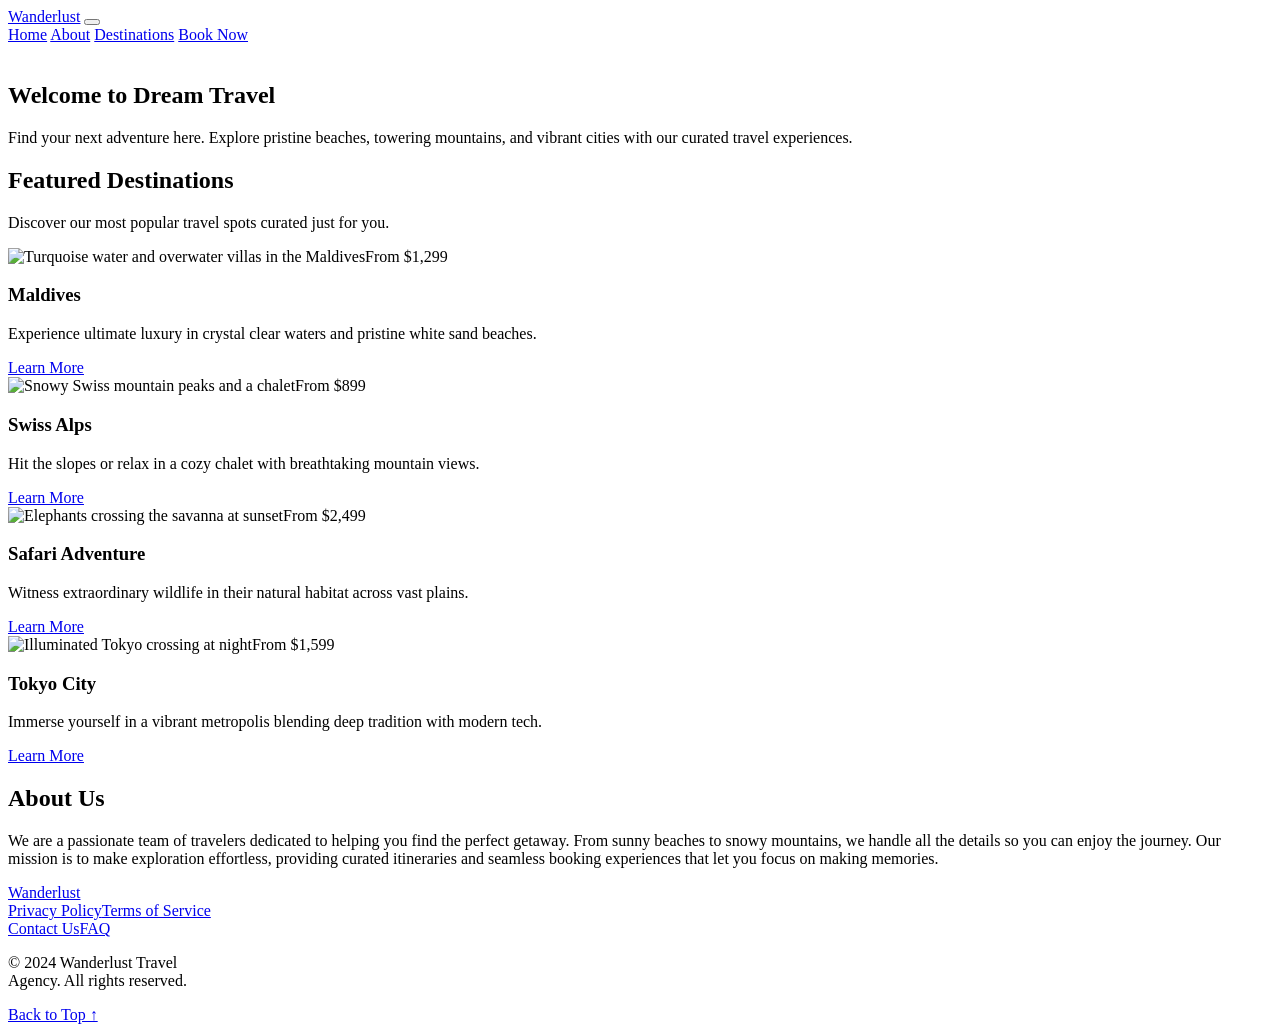
==== commit d97ddda8: "new" ====
--- a/html/index.html
+++ b/html/index.html
@@ -5,11 +5,11 @@
     <meta name="viewport" content="width=device-width, initial-scale=1" />
     <meta name="theme-color" content="#f8f9fa" />
     <meta name="description" content="Find your next adventure with Wanderlust Travel." />
-    <title>Kishnandan</title>
+    <title>Wanderlust — Find Your Next Adventure</title>
     <link rel="preconnect" href="https://fonts.googleapis.com" />
     <link rel="preconnect" href="https://fonts.gstatic.com" crossorigin />
     <link href="https://fonts.googleapis.com/css2?family=Plus+Jakarta+Sans:wght@300;400;500;600;700&display=swap" rel="stylesheet" />
-    <link rel="stylesheet" href="../css/style.css" />
+    <link rel="stylesheet" href="styles.css" />
   </head>
   <body>
     <header class="site-header" id="top">
@@ -77,6 +77,6 @@
       </nav>
       <div class="copyright"><p>© 2024 Wanderlust Travel<br class="tablet-break" />Agency. All rights reserved.</p><a href="#top">Back to Top ↑</a></div>
     </footer>
-    <script src="../js/script.js"></script>
+    <script src="script.js"></script>
   </body>
 </html>
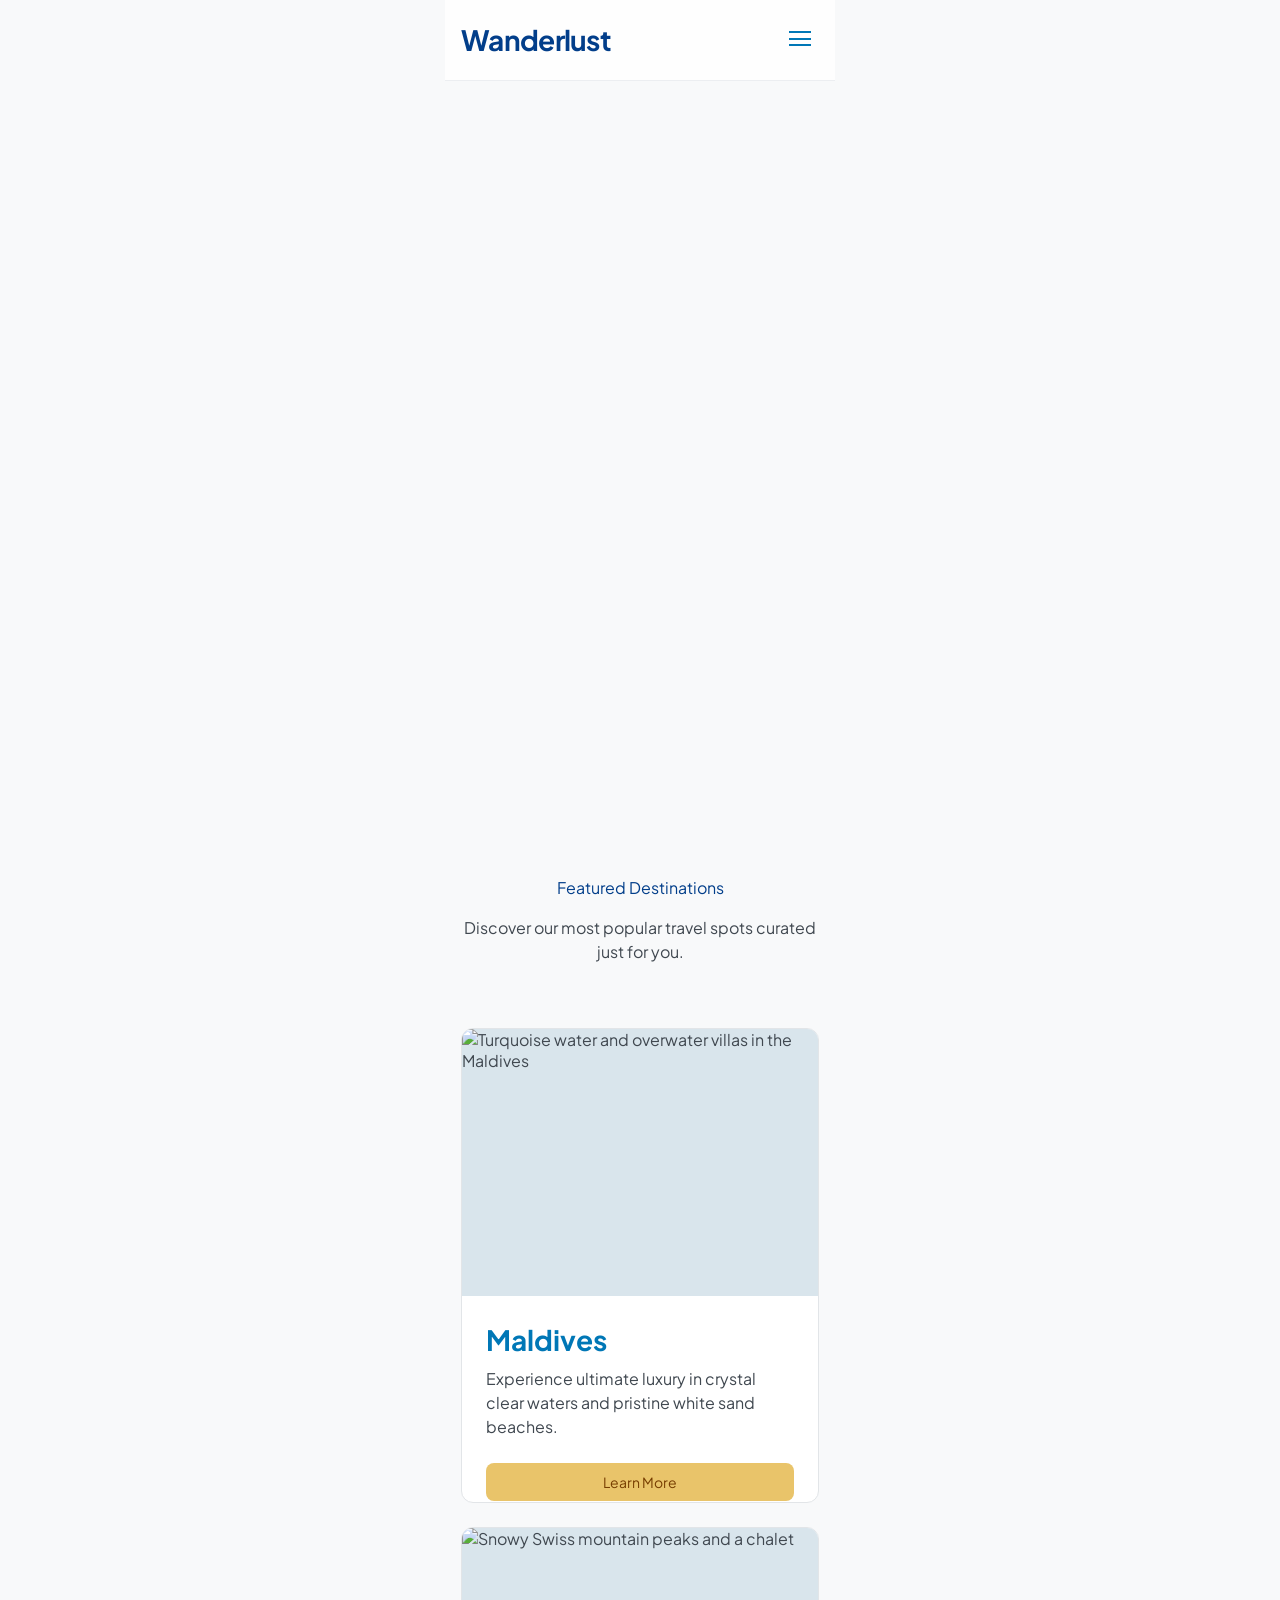
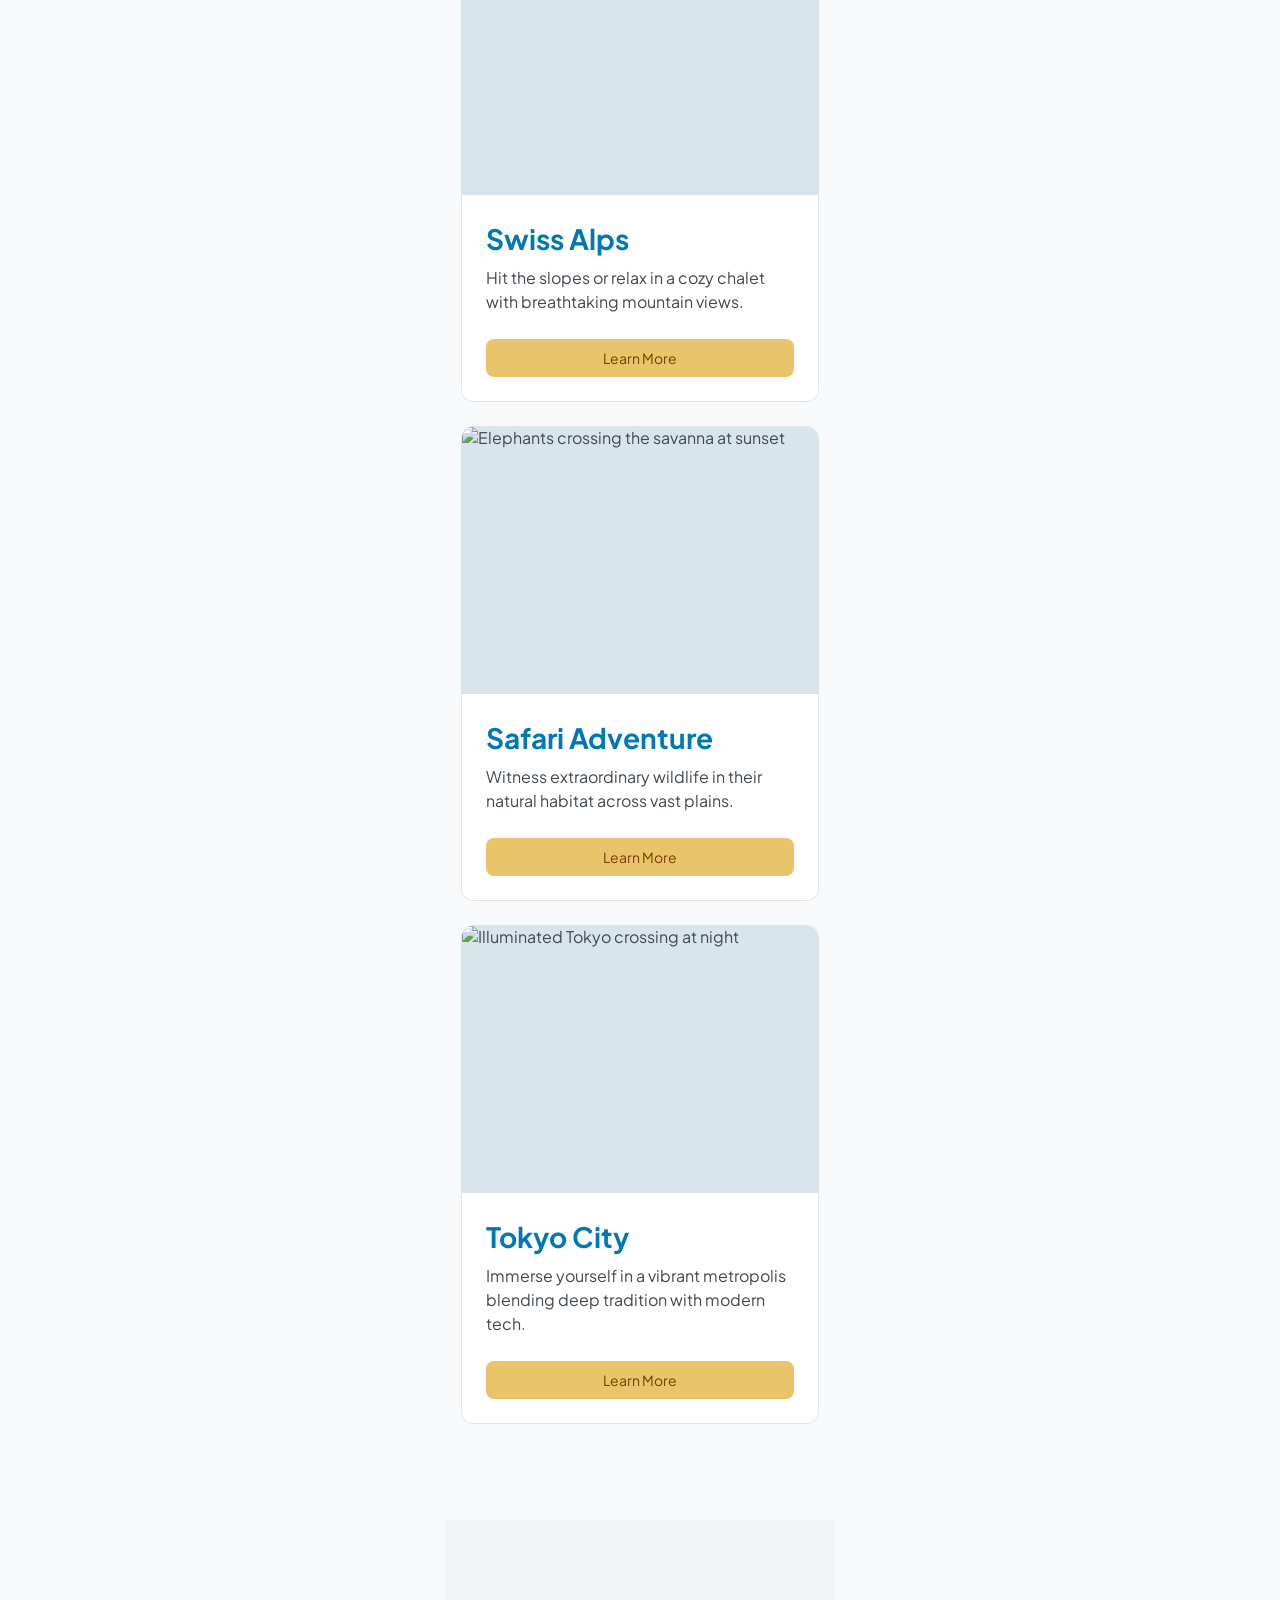
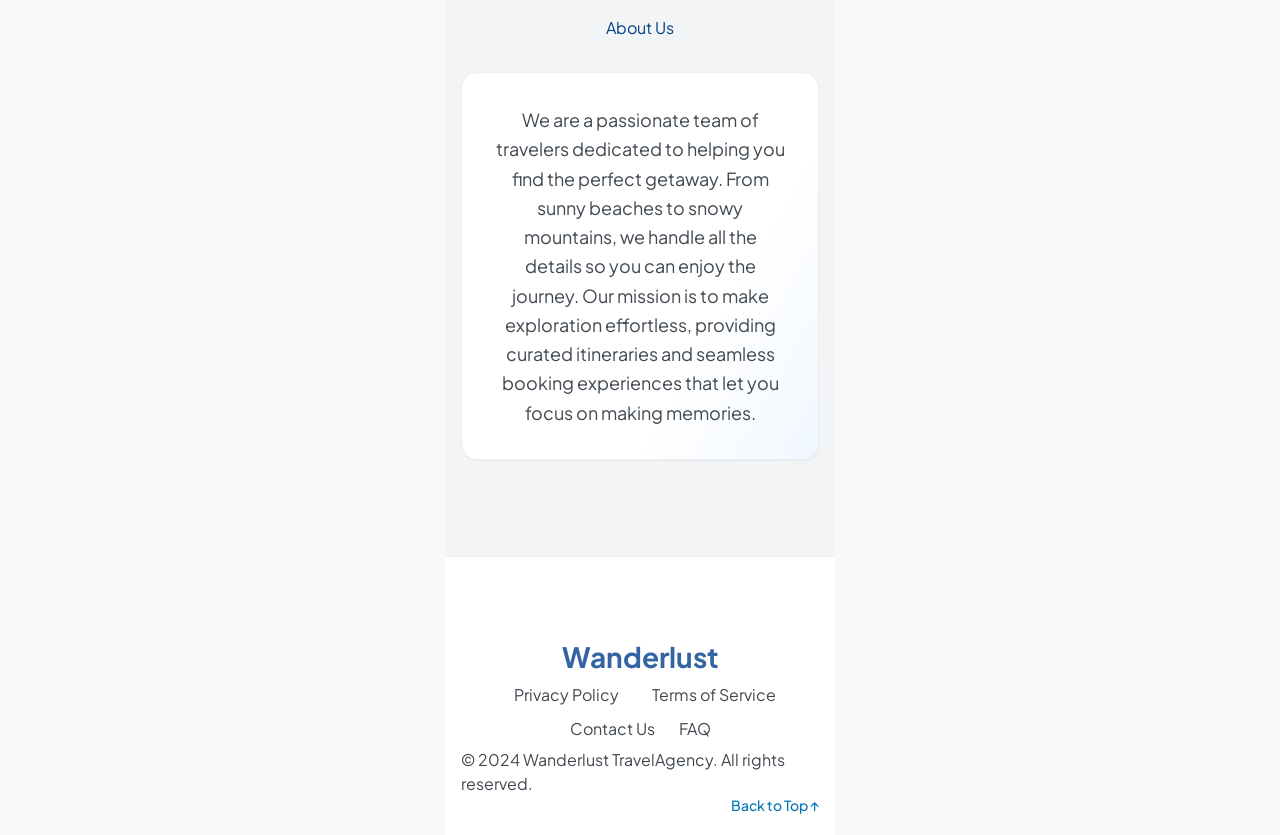
==== commit d2d81b5d: "new" ====
--- a/html/index.html
+++ b/html/index.html
@@ -9,7 +9,7 @@
     <link rel="preconnect" href="https://fonts.googleapis.com" />
     <link rel="preconnect" href="https://fonts.gstatic.com" crossorigin />
     <link href="https://fonts.googleapis.com/css2?family=Plus+Jakarta+Sans:wght@300;400;500;600;700&display=swap" rel="stylesheet" />
-    <link rel="stylesheet" href="styles.css" />
+    <link rel="stylesheet" href="../css/style.css" />
   </head>
   <body>
     <header class="site-header" id="top">
--- a/css/style.css
+++ b/css/style.css
@@ -0,0 +1,268 @@
+:root{--navy:#023e8a;--blue:#0077b6;--ink:#404850;--gold:#e9c46a;--paper:#f8f9fa;--font:"Plus Jakarta Sans",Arial,sans-serif}
+*{box-sizing:border-box}
+html{scroll-behavior:smooth}
+body{margin:0;color:var(--ink);font-family:var(--font);font-weight:300;background:var(--paper)}
+a{color:inherit;text-decoration:none}
+.hero{position:relative;overflow:hidden}
+.hero-art{display:block;width:100%;height:100%;object-fit:cover}
+.hero-hotspot{position:absolute;z-index:1;left:38%;top:57.2%;width:24%;height:4.2%;border-radius:36px}
+.visually-hidden{position:absolute;width:1px;height:1px;padding:0;margin:-1px;overflow:hidden;clip:rect(0,0,0,0);white-space:nowrap;border:0}
+.site-header{height:47px;padding:0 max(calc((100% - 1120px)/2),48px);display:flex;align-items:center;justify-content:space-between;background:#f8f9fa;position:relative;z-index:2}
+.brand{font-size:16px;font-weight:600;color:var(--navy);letter-spacing:-.6px}
+.navigation{display:flex;align-items:center;gap:21px;font-size:9px;font-weight:300;color:#47505b;height:100%}
+.navigation>a:not(.nav-cta){height:100%;display:flex;align-items:center;position:relative}
+.navigation>a.active:after{content:"";height:1px;background:var(--blue);position:absolute;bottom:11px;left:0;right:0}
+.nav-cta{background:#0789c5;color:#fff;border-radius:20px;padding:5px 15px;font-weight:500}
+.menu-toggle{display:none}
+.hero{height:calc(100svh - 47px);min-height:640px;max-height:930px;display:grid;place-items:center;text-align:center;color:white;background:#c9bdb7}
+.hero-content{margin-top:-5px;padding:0 22px;text-shadow:0 1px 3px #29323a33}
+.hero h1{font-size:34px;line-height:1.13;letter-spacing:-1.2px;font-weight:700;margin:0 0 13px}
+.hero p{font-size:10.5px;line-height:1.65;margin:0 auto 23px;font-weight:300}
+.primary-button{display:inline-flex;align-items:center;gap:6px;background:var(--blue);border-radius:22px;padding:9px 19px;color:white;font-size:11px;font-weight:500;text-shadow:none;box-shadow:0 2px 4px #15364a20}
+.primary-button span{font-size:16px;line-height:12px}
+.section{padding-left:max(calc((100% - 1120px)/2),48px);padding-right:max(calc((100% - 1120px)/2),48px)}
+.destinations{padding-top:56px;padding-bottom:54px;background:#f8f9fa}
+.section-heading{text-align:center;margin-bottom:35px}
+.section-heading h2,.about h2{font-size:21px;line-height:1.35;font-weight:600;letter-spacing:-.45px;color:var(--navy);margin:0 0 7px}
+.section-heading p{font-size:9px;margin:0;color:#59616d}
+.destination-grid{display:grid;grid-template-columns:repeat(2,minmax(0,1fr));gap:14px}
+.destination-card{min-width:0;overflow:hidden;border:1px solid #e2e5e8;border-radius:9px;background:#fff;box-shadow:0 1px 1px #28313a08}
+.card-image{height:124px;position:relative;overflow:hidden;background:#d9e5ec}
+.card-image img{display:block;width:100%;height:100%;object-fit:cover}
+.price{position:absolute;right:9px;top:8px;background:#f1cb5f;color:#573b09;border-radius:12px;padding:3px 9px;font-size:8px;font-weight:500;line-height:1.4;box-shadow:0 1px 2px #0002}
+.price{opacity:0;pointer-events:none}
+.card-copy{padding:11px 13px 13px}
+.card-copy h3{font-size:15px;line-height:1.3;color:#0789c5;font-weight:600;margin:0 0 7px;letter-spacing:-.35px}
+.card-copy p{font-size:9px;line-height:1.55;color:#4d5662;margin:0 0 11px;min-height:42px}
+.learn-more{display:block;text-align:center;border-radius:5px;background:var(--gold);color:#68490b;font-size:8px;font-weight:400;padding:5px 8px;transition:background .2s}
+.learn-more:hover{background:#e3b943}
+.about{background:#f2f3f4;padding-top:55px;padding-bottom:55px;text-align:center}
+.about h2{font-size:21px;margin:0 0 17px}
+.about-card{max-width:840px;margin:auto;padding:27px 30px;background:linear-gradient(120deg,#fff 68%,#f0f7ff);border:1px solid #edeeef;border-radius:16px;box-shadow:0 1px 2px rgba(0,0,0,.05)}
+.about-card p{max-width:700px;font-size:10px;line-height:1.68;color:#4e5864;margin:0 auto}
+.site-footer{min-height:124px;padding:25px max(calc((100% - 1120px)/2),48px);display:grid;grid-template-columns:1fr 1fr 1fr;align-items:center;background:#fff;color:#4f5965}
+.footer-brand{font-size:16px;font-weight:600;color:#3469ac;letter-spacing:-.4px}
+.footer-links{display:grid;grid-template-columns:1fr 1fr;justify-items:center;column-gap:12px;row-gap:9px;font-size:9px}
+.footer-links>div{grid-column:1/-1;display:flex;gap:17px}
+.copyright{text-align:right;font-size:9px;line-height:1.6}
+.copyright p{margin:0 0 2px}.copyright a{color:#0074b9;font-size:8px;font-weight:500}
+.hero-art--reference{display:none}
+@media(min-width:700px){.site-header{height:72px}.brand{font-size:24px}.navigation{font-size:14px;gap:34px}.nav-cta{padding:9px 22px}.navigation>a.active:after{bottom:17px}.hero{height:calc(100svh - 72px);min-height:640px}.hero h1{font-size:clamp(44px,5vw,66px)}.hero p{font-size:15px}.primary-button{font-size:14px;padding:12px 24px}.destinations{padding-top:76px;padding-bottom:82px}.section-heading h2,.about h2{font-size:32px}.section-heading p{font-size:14px}.section-heading{margin-bottom:44px}.destination-grid{gap:24px}.card-image{height:clamp(180px,22vw,280px)}.card-copy{padding:18px 20px 20px}.card-copy h3{font-size:22px}.card-copy p{font-size:14px;min-height:44px}.price{font-size:12px;padding:5px 12px}.learn-more{font-size:12px;padding:9px}.about{padding-top:74px;padding-bottom:74px}.about-card{padding:45px}.about-card p{font-size:15px}.site-footer{min-height:160px}.footer-brand{font-size:22px}.footer-links,.copyright{font-size:12px}.copyright a{font-size:11px}}
+@media(max-width:520px){.site-header{padding:0 48px}.hero{height:830px;min-height:0;max-height:none;background-position:52% center}.hero-content{margin-top:-4px;padding:0 28px}.hero h1{font-size:34px}.wide-break{display:none}.hero p{max-width:365px;font-size:10.5px;line-height:1.6;margin-bottom:23px}.section{padding-left:47px;padding-right:47px}.destinations{padding-top:66px;padding-bottom:74px}.section-heading{margin-bottom:35px}.destination-grid{gap:13px}.card-image{height:124px}.card-copy{padding:11px 13px 13px}.card-copy h3{font-size:15px}.card-copy p{font-size:9px;line-height:1.55;min-height:42px}.about{padding:55px 47px}.about-card{padding:27px 25px}.about-card p{font-size:10px;line-height:1.68}.site-footer{padding:25px 47px;grid-template-columns:1fr 1.2fr 1.2fr;gap:9px}.footer-brand{font-size:16px}.footer-links,.copyright{font-size:9px}.copyright a{font-size:8px}}
+@media(max-width:370px){.site-header{padding:0 22px}.brand{font-size:15px}.menu-toggle{display:flex;border:0;background:transparent;padding:5px;flex-direction:column;gap:4px}.menu-toggle span{width:19px;height:2px;background:var(--navy)}.navigation{display:none;position:absolute;top:47px;left:0;right:0;height:auto;padding:13px 22px 17px;background:#fff;box-shadow:0 5px 12px #17293917;align-items:stretch;gap:12px;flex-direction:column}.navigation.open{display:flex}.navigation>a:not(.nav-cta){height:24px}.navigation>a.active:after{bottom:0;right:auto;width:25px}.nav-cta{text-align:center}.section{padding-left:22px;padding-right:22px}.about{padding-left:22px;padding-right:22px}.site-footer{padding-left:22px;padding-right:22px;grid-template-columns:1fr 1.3fr}.copyright{grid-column:1/-1;text-align:center}.footer-brand{align-self:start}.footer-links{align-self:start}}
+
+/* Figma's Tablet frame is 768px wide. Scale that canvas as one composition
+   at tablet and phone widths so the supplied reference keeps its proportions. */
+@media (min-width:381px) and (max-width:1024px){
+  body{position:relative;width:768px;margin:0 auto;overflow-x:hidden}
+  .site-header{height:82px;padding:0 82px}
+  .brand{font-size:27px;letter-spacing:-1px}
+  .navigation{gap:33px;font-size:15.5px}
+  .navigation>a.active:after{bottom:20px}
+  .nav-cta{padding:8px 30px;font-size:15px}
+  .hero{height:1437px;min-height:0;max-height:none;display:block;position:relative;background:none;overflow:hidden}
+  .hero-art{display:block;width:100%;height:100%;object-fit:fill}
+  .hero-hotspot{position:absolute;left:38%;top:57.2%;width:24%;height:4.2%;border-radius:36px}
+  .destinations{padding:113px 82px 123px}
+  .section-heading{margin:0 0 66px}
+  .section-heading h2,.about h2{font-size:36px;line-height:1.35;letter-spacing:-.7px;margin:0 0 8px}
+  .section-heading p{font-size:15.5px;line-height:1.5}
+  .destination-grid{gap:22px 24px}
+  .destination-card{border-radius:12px}
+  .card-image{height:218px}
+  .card-image img{object-fit:fill}
+  .price{opacity:0;pointer-events:none}
+  .card-copy{padding:23px 24px 23px}
+  .card-copy h3{font-size:26px;line-height:1.3;letter-spacing:-.5px;margin:0 0 11px}
+  .card-copy p{font-size:15.5px;line-height:1.52;min-height:72px;margin:0 0 20px}
+  .learn-more{font-size:14px;padding:10px;border-radius:8px}
+  .about{padding:99px 82px 100px}
+  .about h2{font-size:36px;margin:0 0 21px}
+  .about-card{padding:49px 48px;border-radius:16px}
+  .about-card p{font-size:17px;line-height:1.7}
+  .site-footer{min-height:212px;padding:42px 82px;grid-template-columns:1fr 1fr 1fr;gap:0}
+  .footer-brand{font-size:27px}
+  .footer-links,.copyright{font-size:15px}
+  .copyright a{font-size:13px}
+}
+
+@media (max-width:380px){
+  body{width:100%;margin:0;zoom:1}
+  .site-header{height:60px;padding:0 22px}
+  .brand{font-size:17px}
+  .menu-toggle{display:flex;border:0;background:transparent;padding:5px;flex-direction:column;gap:4px}
+  .menu-toggle span{width:19px;height:2px;background:var(--navy)}
+  .navigation{display:none;position:absolute;top:60px;left:0;right:0;height:auto;padding:13px 22px 17px;background:#fff;box-shadow:0 5px 12px #17293917;align-items:stretch;gap:12px;flex-direction:column}
+  .navigation.open{display:flex}
+  .navigation>a:not(.nav-cta){height:24px}
+  .hero{height:auto;min-height:0;max-height:none;display:block;position:relative;background:none;overflow:hidden}
+  .hero-art{display:block;width:100%;height:auto}
+  .hero-hotspot{position:absolute;left:38%;top:57.2%;width:24%;height:4.2%;border-radius:24px}
+  .destinations{padding:52px 22px 55px}
+  .section-heading{margin:0 0 28px}
+  .section-heading h2,.about h2{font-size:21px}
+  .section-heading p{font-size:9px}
+  .destination-grid{grid-template-columns:1fr;gap:14px}
+  .card-image{height:auto;aspect-ratio:1.34}
+  .price{opacity:0;pointer-events:none}
+  .about{padding:50px 22px}
+  .about h2{font-size:21px}
+  .about-card{padding:26px 22px}
+  .about-card p{font-size:10px}
+  .site-footer{padding:25px 22px;grid-template-columns:1fr 1fr}
+  .copyright{grid-column:1/-1;text-align:center}
+}
+
+/* Exact 768px Tablet frame measurements from the Figma editor. */
+@media (min-width:601px) and (max-width:1024px){
+  body{position:relative;width:768px;margin:0;overflow-x:hidden}
+  .site-header{
+    position:absolute;top:0;left:0;right:0;height:81px;padding:0 80px;
+    background:rgba(255,255,255,.9);
+    border-bottom:1px solid rgba(191,199,209,.3);
+    box-shadow:0 1px 2px rgba(0,0,0,.08)
+  }
+  .brand{font-size:27px;letter-spacing:-1px}
+  .navigation{gap:33px;font-size:15.5px}
+  .navigation>a.active:after{bottom:20px;height:2px}
+  .nav-cta{padding:8px 25px;font-size:15px}
+  .hero{height:1536px;min-height:0;max-height:none;display:block;background:#f8f9fa}
+  .hero-art{position:absolute;top:82px;left:0;width:100%;height:1454px;object-fit:fill}
+  .hero-hotspot{left:38%;top:59%;width:24%;height:4%;border-radius:36px}
+
+  .destinations{
+    height:1264.17px;padding:95px 80px 95.99px;
+    display:flex;flex-direction:column;gap:64px
+  }
+  .section-heading{height:87.8px;flex:0 0 87.8px;margin:0}
+  .section-heading h2{font-size:36px;line-height:43.2px;letter-spacing:-.7px;margin:0}
+  .section-heading p{font-size:15.5px;line-height:23.25px;margin:8px 0 0}
+  .destination-grid{
+    width:608px;height:921.38px;flex:0 0 921.38px;
+    grid-template-columns:repeat(2,minmax(0,1fr));
+    grid-template-rows:repeat(2,448.69px);gap:24px
+  }
+  .destination-card{height:448.69px;border-radius:12px;display:flex;flex-direction:column}
+  .card-image{height:217.5px;flex:0 0 217.5px}
+  .card-image img{object-fit:fill}
+  .price{opacity:0;pointer-events:none}
+  .card-copy{flex:1;display:flex;flex-direction:column;padding:24px}
+  .card-copy h3{font-size:28px;line-height:40px;letter-spacing:-.5px;margin:0 0 8px}
+  .card-copy p{font-size:15px;line-height:24px;min-height:72px;margin:0 0 24px}
+  .learn-more{margin-top:auto;height:38px;font-size:14px;line-height:14px;padding:12px 8px;border-radius:8px}
+
+  .about{height:544.8px;padding:95px 80px 96px;display:flex;flex-direction:column;gap:32px}
+  .about h2{height:43.2px;flex:0 0 43.2px;font-size:36px;line-height:43.2px;margin:0}
+  .about-card{width:608px;height:278.6px;flex:0 0 278.6px;margin:0 auto;padding:49px 48px;border-radius:16px}
+  .about-card p{font-size:17px;line-height:1.7}
+  .site-footer{height:217px;min-height:217px;padding:42px 80px;grid-template-columns:repeat(3,1fr)}
+  .footer-brand{font-size:27px}
+  .footer-links{display:flex;flex-direction:column;align-items:center;gap:12px;font-size:15px;line-height:1.5}
+  .footer-links>div{display:flex;gap:24px}
+  .copyright{font-size:15px;line-height:1.6}
+  .copyright a{font-size:13px}
+}
+
+/* Reflow the composition cleanly on phones. */
+@media (max-width:600px){
+  body{width:100%;margin:0;zoom:1}
+  .site-header{position:relative;inset:auto;height:60px;padding:0 22px}
+  .brand{font-size:18px;letter-spacing:-.6px}
+  .navigation{gap:11px;font-size:10.5px}
+  .nav-cta{padding:4px 10px;font-size:10px;line-height:1.4}
+  .hero{height:auto;min-height:0;max-height:none;display:block}
+  .hero-art{position:static;width:100%;height:auto;object-fit:initial}
+  .hero-hotspot{top:56.8%;left:38%;width:24%;height:4.2%;border-radius:24px}
+  .destinations{height:auto;padding:52px 22px 55px;display:block}
+  .section-heading{height:auto;margin:0 0 28px}
+  .section-heading h2,.about h2{font-size:22px;line-height:1.35}
+  .section-heading p{font-size:10px;line-height:1.5}
+  .destination-grid{width:auto;height:auto;grid-template-columns:1fr;grid-template-rows:auto;gap:16px}
+  .destination-card{height:auto;min-height:0}
+  .card-image{height:auto;flex-basis:auto;aspect-ratio:1.34}
+  .card-copy{padding:16px 17px 17px}
+  .card-copy h3{font-size:19px;margin:0 0 7px}
+  .card-copy p{min-height:0;font-size:12px;line-height:1.55;margin:0 0 15px}
+  .learn-more{font-size:11px;padding:8px}
+  .about{height:auto;padding:50px 22px;display:block}
+  .about h2{margin:0 0 18px}
+  .about-card{width:100%;height:auto;margin:0 auto;padding:26px 22px}
+  .about-card p{font-size:12px}
+  .site-footer{height:auto;min-height:0;padding:25px 22px;grid-template-columns:1fr 1fr;gap:22px 10px}
+  .footer-brand{font-size:18px;align-self:start}
+  .footer-links{grid-column:1/-1;grid-row:2;font-size:11px}
+  .footer-links>div{gap:18px}
+  .copyright{grid-column:1/-1;grid-row:3;text-align:center;font-size:11px}
+  .copyright a{font-size:10px}
+}
+
+.about{background:#f3f4f5}
+
+:root{--navy:#023e8a;--blue:#0077b6;--ink:#404850;--gold:#e9c46a}
+.navigation{color:#404850}
+.section-heading p{color:#404850}
+.card-copy p,.about-card p,.site-footer{color:#404850}
+@media (min-width:601px) and (max-width:1024px){
+  .site-header{background:#f0f1f2}
+}
+.nav-cta{background:var(--blue)}
+.navigation>a.active{color:var(--blue)}
+.card-copy h3{color:var(--blue)}
+.learn-more{color:#773e00}
+@media (min-width:601px) and (max-width:1024px){
+  .nav-cta{padding:4px 25px;line-height:22px}
+}
+
+/* The Figma Desktop and Mobile frames both use the 390px composition. */
+@media (max-width:600px), (min-width:1025px){
+  body{width:390px;margin:0;overflow-x:hidden;background:#f8f9fa;font-weight:400}
+  .site-header{
+    position:relative;inset:auto;height:81px;padding:0 16px;
+    background:rgba(255,255,255,.9);border-bottom:1px solid rgba(191,199,209,.3);box-shadow:none
+  }
+  .brand{font-size:28px;line-height:39.2px;font-weight:700;letter-spacing:-.7px;color:var(--navy)}
+  .menu-toggle{display:flex;width:38.5px;height:34px;padding:8px 8px 11px;border:0;background:transparent;flex-direction:column;align-items:center;justify-content:center;gap:4.5px}
+  .menu-toggle span{display:block;width:22.5px;height:2px;background:var(--blue)}
+  .navigation{display:none;position:absolute;top:81px;left:0;right:0;z-index:3;height:auto;padding:14px 16px 18px;background:#f0f1f2;box-shadow:0 5px 12px #17293917;align-items:stretch;gap:12px;flex-direction:column;font-size:14px}
+  .navigation.open{display:flex}
+  .navigation>a:not(.nav-cta){height:28px}
+  .navigation>a.active:after{bottom:0;right:auto;width:32px;height:2px}
+  .nav-cta{text-align:center;padding:8px 14px;font-size:14px;line-height:20px}
+
+  .hero{height:699px;min-height:699px;max-height:699px;display:block;position:relative;overflow:hidden;background:#f8f9fa}
+  .hero-art--tablet{display:none!important}
+  .hero-art--reference{display:block;position:absolute;top:-81px;left:-2px;width:394px;height:auto;max-width:none;object-fit:initial}
+  .hero-hotspot{left:26%;top:65.5%;width:48%;height:9%;border-radius:36px}
+
+  .destinations{height:2340px;padding:96px 16px;display:flex;flex-direction:column;gap:64px;background:#f8f9fa}
+  .section-heading{height:88px;flex:0 0 88px;margin:0;text-align:center}
+  .section-heading h2{font-size:16px;line-height:24px;font-weight:400;letter-spacing:0;margin:0;color:var(--navy)}
+  .section-heading p{font-size:16px;line-height:24px;margin:16px 0 0;color:var(--ink)}
+  .destination-grid{width:100%;height:1996px;flex:0 0 1996px;grid-template-columns:minmax(0,1fr);grid-template-rows:475px 475px 475px 499px;gap:24px}
+  .destination-card{height:auto;min-width:0;border-radius:12px;display:flex;flex-direction:column;box-shadow:none}
+  .card-image{height:267px;flex:0 0 267px}
+  .card-image img{object-fit:fill}
+  .price{opacity:0;pointer-events:none}
+  .card-copy{flex:1;display:flex;flex-direction:column;padding:24px}
+  .card-copy h3{font-size:28px;line-height:39.2px;font-weight:700;letter-spacing:0;margin:0 0 8px}
+  .card-copy p{min-height:0;font-size:16px;line-height:24px;margin:0 0 24px}
+  .learn-more{display:block;margin-top:auto;height:38px;font-size:14px;line-height:14px;padding:12px 8px;border-radius:8px}
+
+  .about{height:636px;padding:96px 16px;display:flex;flex-direction:column;gap:32px;text-align:center;background:#f3f4f5}
+  .about h2{height:24px;flex:0 0 24px;font-size:16px;line-height:24px;font-weight:400;letter-spacing:0;margin:0;color:var(--navy)}
+  .about-card{width:100%;height:388px;flex:0 0 388px;max-width:none;margin:0 auto;padding:32px;border-radius:16px;border:1px solid #edeeef}
+  .about-card p{max-width:none;font-size:18px;line-height:29.25px;margin:0 auto}
+
+  .site-footer{height:279px;min-height:279px;padding:80px 16px 17px;display:flex;flex-direction:column;align-items:center;gap:8px;background:#fff;color:var(--ink);border-top:1px solid #edeeef}
+  .footer-brand{font-size:28px;line-height:39.2px;font-weight:700;letter-spacing:0;align-self:auto;color:var(--navy);opacity:.8}
+  .footer-links{display:grid;grid-template-columns:1fr 1fr;justify-items:center;column-gap:24px;row-gap:12px;font-size:16px;line-height:22px}
+  .footer-links>div{grid-column:1/-1;display:flex;gap:24px}
+  .copyright{width:100%;margin-top:0;text-align:left;font-size:16px;line-height:24px}
+  .copyright p{margin:0}
+  .copyright .tablet-break{display:none}
+  .copyright a{display:block;text-align:right;color:var(--blue);font-size:14px;line-height:18px;font-weight:500}
+}
+
+@media (min-width:1025px){
+  body{margin:0 auto}
+}
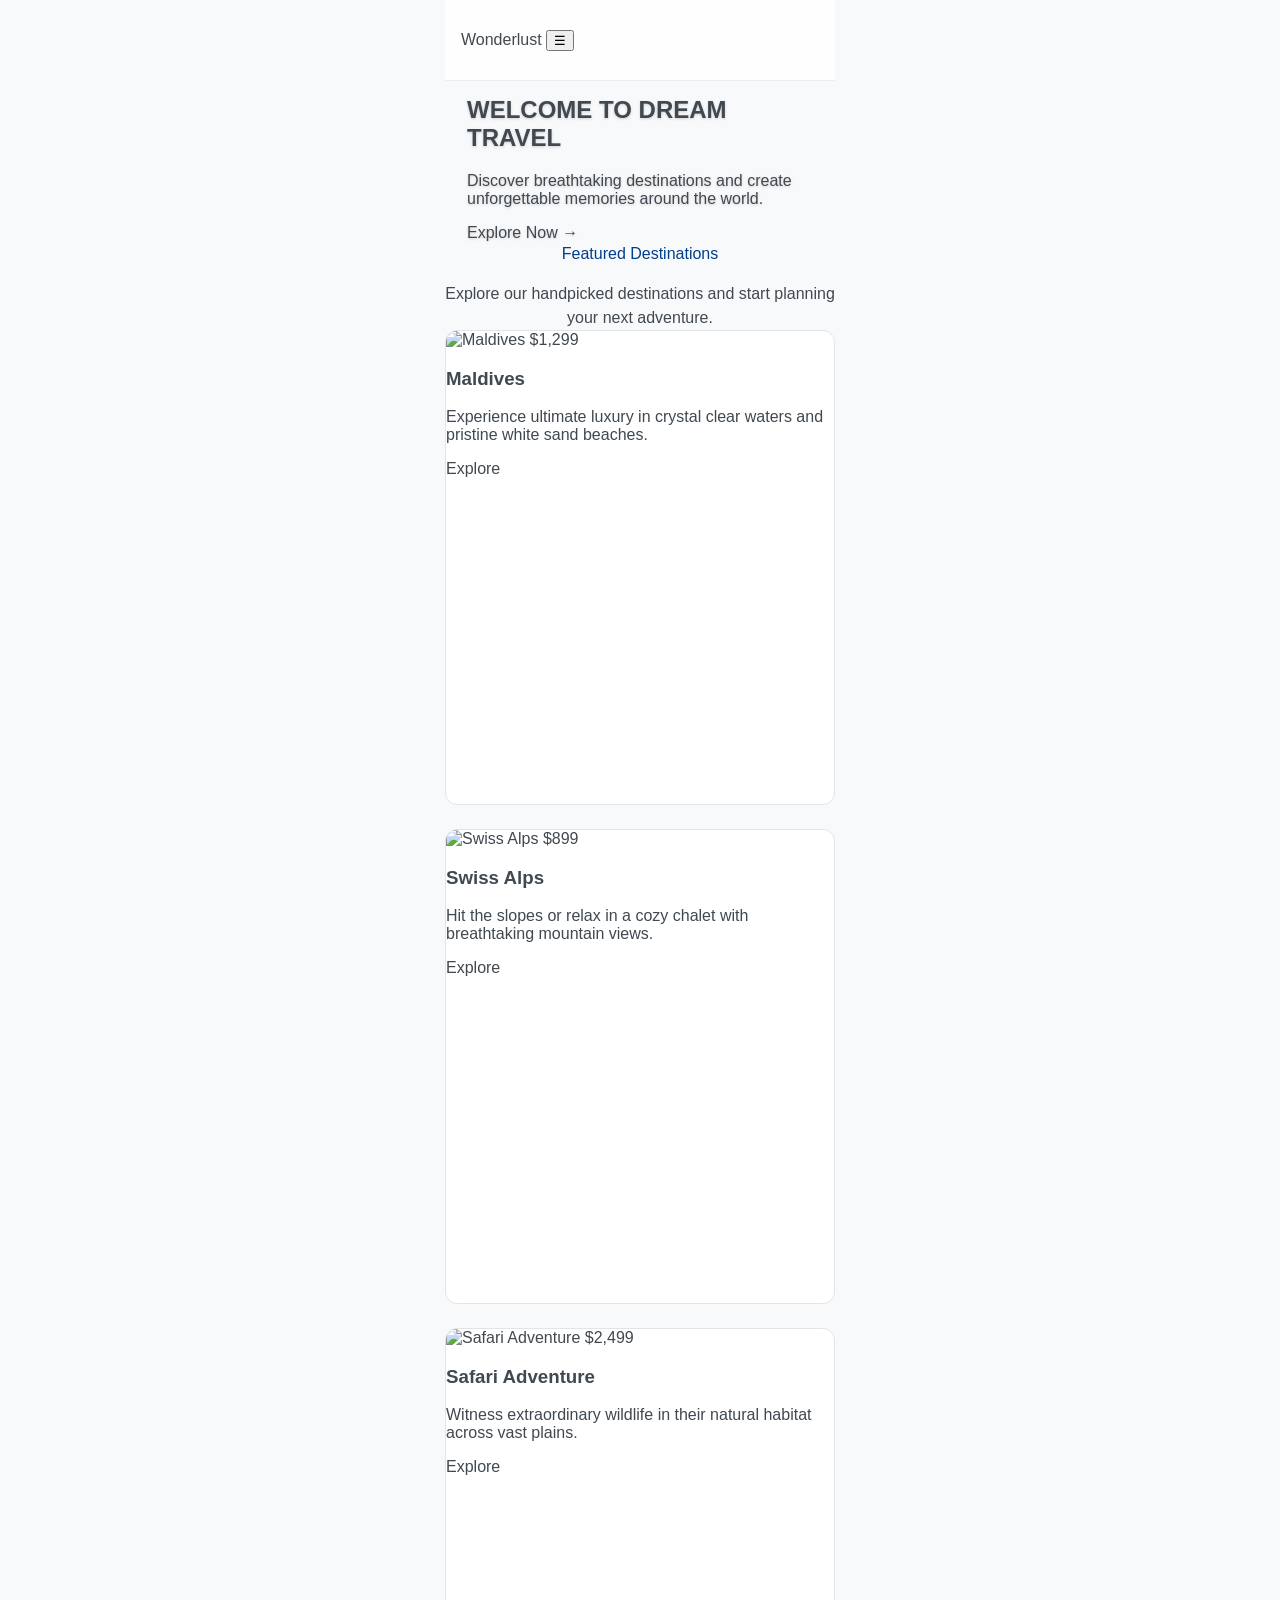
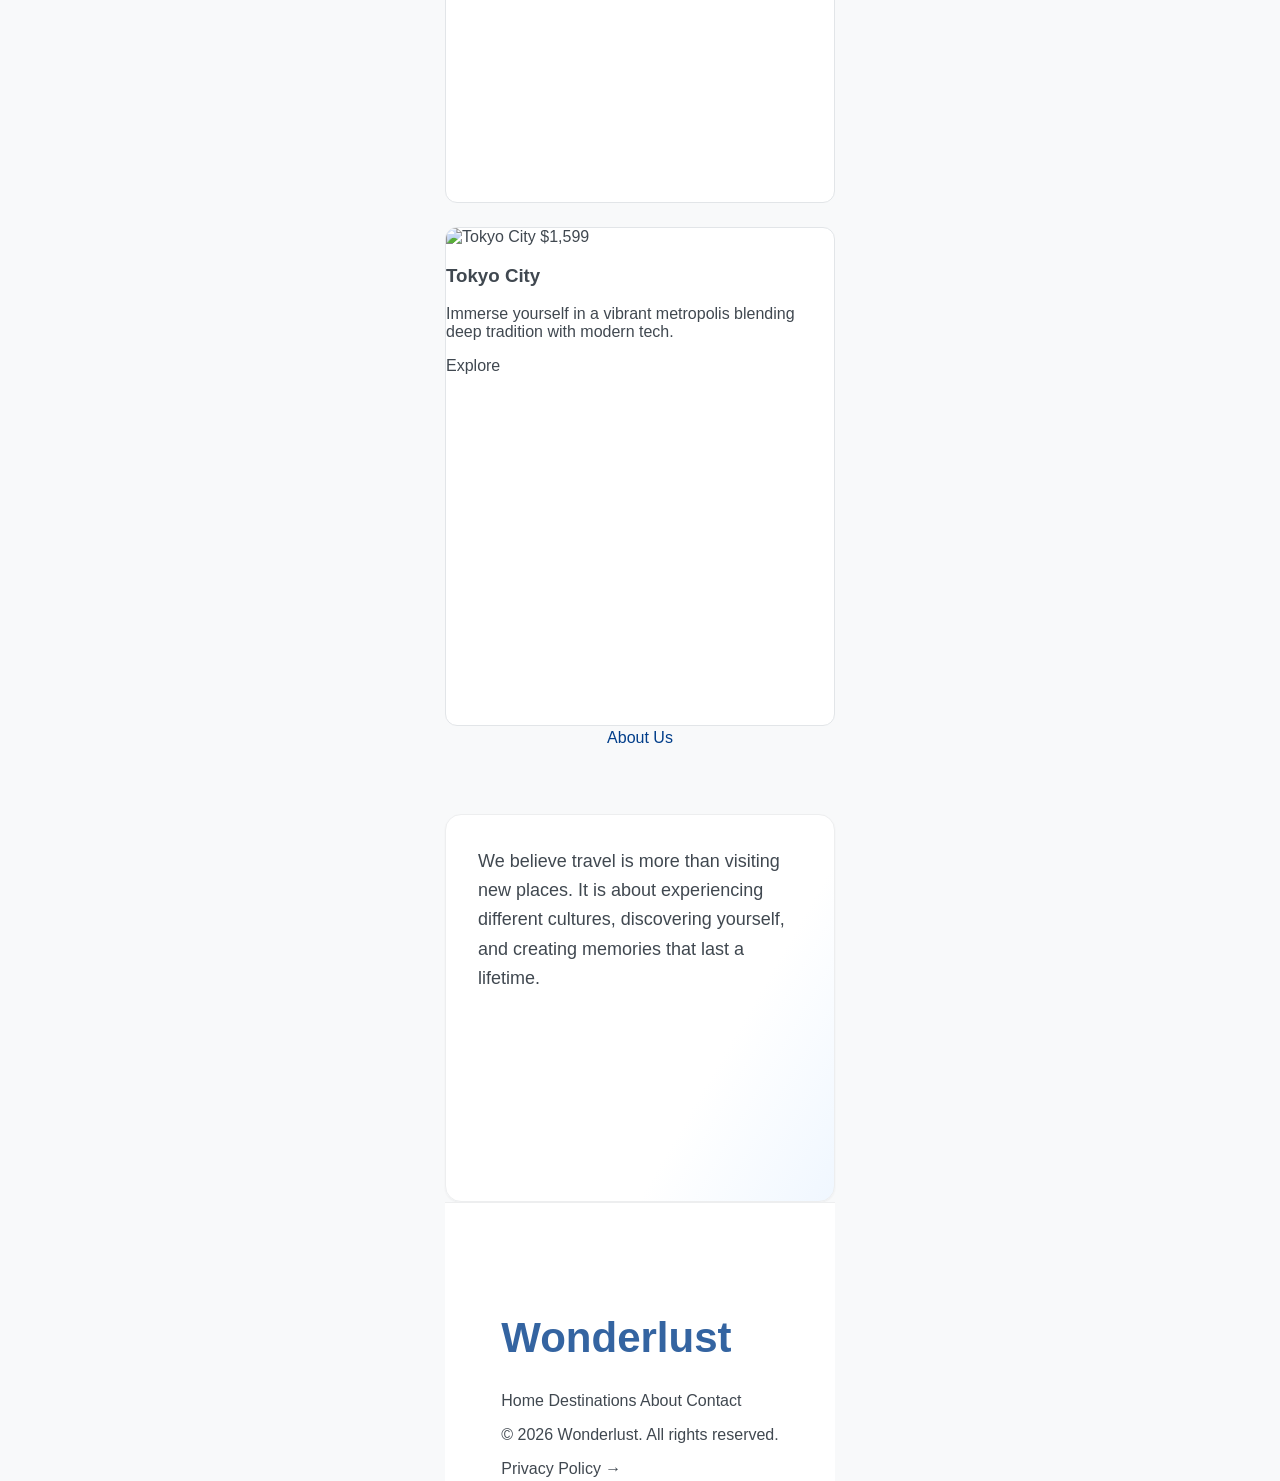
==== commit 82a9ace2: "new" ====
--- a/html/index.html
+++ b/html/index.html
@@ -1,82 +1,248 @@
-<!doctype html>
+<!DOCTYPE html>
 <html lang="en">
-  <head>
-    <meta charset="utf-8" />
-    <meta name="viewport" content="width=device-width, initial-scale=1" />
-    <meta name="theme-color" content="#f8f9fa" />
-    <meta name="description" content="Find your next adventure with Wanderlust Travel." />
-    <title>Wanderlust — Find Your Next Adventure</title>
-    <link rel="preconnect" href="https://fonts.googleapis.com" />
-    <link rel="preconnect" href="https://fonts.gstatic.com" crossorigin />
-    <link href="https://fonts.googleapis.com/css2?family=Plus+Jakarta+Sans:wght@300;400;500;600;700&display=swap" rel="stylesheet" />
-    <link rel="stylesheet" href="../css/style.css" />
-  </head>
-  <body>
-    <header class="site-header" id="top">
-      <a class="brand" href="#top">Wanderlust</a>
-      <button class="menu-toggle" type="button" aria-label="Open navigation" aria-expanded="false">
-        <span></span><span></span><span></span>
-      </button>
-      <nav class="navigation" aria-label="Main navigation">
-        <a class="active" href="#top">Home</a>
-        <a href="#about">About</a>
-        <a href="#destinations">Destinations</a>
-        <a class="nav-cta" href="#destinations">Book Now</a>
-      </nav>
+<head>
+    <meta charset="UTF-8">
+    <meta name="viewport" content="width=device-width, initial-scale=1.0">
+
+    <title>Wonderlust</title>
+
+    <link rel="stylesheet" href="../css/style.css">
+</head>
+
+<body>
+
+    <!-- Header -->
+    <header class="site-header">
+        <div class="header-container">
+
+            <a href="#" class="logo">Wonderlust</a>
+
+            <nav class="navigation">
+                <a href="#home">Home</a>
+                <a href="#destinations">Destinations</a>
+                <a href="#about">About</a>
+                <a href="#booking" class="book-button">Book Now</a>
+            </nav>
+
+            <button class="menu-button" aria-label="Open menu">
+                ☰
+            </button>
+
+        </div>
     </header>
 
+
     <main>
-      <section class="hero" aria-label="Welcome to Wanderlust Travel">
-        <img class="hero-art hero-art--tablet" src="assets/hero-reference.png" alt="" aria-hidden="true" />
-        <img class="hero-art hero-art--reference" src="assets/mobile-reference-page.png" alt="" aria-hidden="true" />
-        <div class="visually-hidden">
-          <h1>Welcome to Dream Travel</h1>
-          <p>Find your next adventure here. Explore pristine beaches, towering mountains, and vibrant cities with our curated travel experiences.</p>
+
+        <!-- Hero -->
+        <section class="hero-section" id="home">
+
+            <div class="hero-content">
+
+                <h1>
+                    WELCOME TO DREAM<br>
+                    TRAVEL
+                </h1>
+
+                <p>
+                    Discover breathtaking destinations and create
+                    unforgettable memories around the world.
+                </p>
+
+                <a href="#destinations" class="hero-button">
+                    Explore Now
+                    <span>→</span>
+                </a>
+
+            </div>
+
+        </section>
+
+
+        <!-- Destinations -->
+        <section class="destinations-section" id="destinations">
+
+            <div class="section-heading">
+                <h2>Featured Destinations</h2>
+
+                <p>
+                    Explore our handpicked destinations and start
+                    planning your next adventure.
+                </p>
+            </div>
+
+            <div class="destination-grid">
+
+                <!-- Card 1 -->
+                <article class="destination-card">
+
+                    <div class="destination-image">
+                        <img src="../images/maldives.jpg" alt="Maldives">
+
+                        <span class="destination-price">
+                            $1,299
+                        </span>
+                    </div>
+
+                    <div class="destination-content">
+
+                        <h3>Maldives</h3>
+
+                        <p>
+                            Experience ultimate luxury in crystal clear
+                            waters and pristine white sand beaches.
+                        </p>
+
+                        <a href="#" class="card-button">
+                            Explore
+                        </a>
+
+                    </div>
+
+                </article>
+
+
+                <!-- Card 2 -->
+                <article class="destination-card">
+
+                    <div class="destination-image">
+                        <img src="../images/swiss-alps.jpg" alt="Swiss Alps">
+
+                        <span class="destination-price">
+                            $899
+                        </span>
+                    </div>
+
+                    <div class="destination-content">
+
+                        <h3>Swiss Alps</h3>
+
+                        <p>
+                            Hit the slopes or relax in a cozy chalet
+                            with breathtaking mountain views.
+                        </p>
+
+                        <a href="#" class="card-button">
+                            Explore
+                        </a>
+
+                    </div>
+
+                </article>
+
+
+                <!-- Card 3 -->
+                <article class="destination-card">
+
+                    <div class="destination-image">
+                        <img src="../images/safari.jpg" alt="Safari Adventure">
+
+                        <span class="destination-price">
+                            $2,499
+                        </span>
+                    </div>
+
+                    <div class="destination-content">
+
+                        <h3>Safari Adventure</h3>
+
+                        <p>
+                            Witness extraordinary wildlife in their
+                            natural habitat across vast plains.
+                        </p>
+
+                        <a href="#" class="card-button">
+                            Explore
+                        </a>
+
+                    </div>
+
+                </article>
+
+
+                <!-- Card 4 -->
+                <article class="destination-card">
+
+                    <div class="destination-image">
+                        <img src="../images/tokyo.jpg" alt="Tokyo City">
+
+                        <span class="destination-price">
+                            $1,599
+                        </span>
+                    </div>
+
+                    <div class="destination-content">
+
+                        <h3>Tokyo City</h3>
+
+                        <p>
+                            Immerse yourself in a vibrant metropolis
+                            blending deep tradition with modern tech.
+                        </p>
+
+                        <a href="#" class="card-button">
+                            Explore
+                        </a>
+
+                    </div>
+
+                </article>
+
+            </div>
+
+        </section>
+
+
+        <!-- About -->
+        <section class="about-section" id="about">
+
+            <div class="section-heading">
+                <h2>About Us</h2>
+            </div>
+
+            <div class="about-card">
+
+                <p>
+                    We believe travel is more than visiting new places.
+                    It is about experiencing different cultures,
+                    discovering yourself, and creating memories that
+                    last a lifetime.
+                </p>
+
+            </div>
+
+        </section>
+
+    </main>
+
+
+    <!-- Footer -->
+    <footer class="site-footer" id="booking">
+
+        <div class="footer-container">
+
+            <div class="footer-brand">
+                <h2>Wonderlust</h2>
+            </div>
+
+            <nav class="footer-navigation">
+                <a href="#home">Home</a>
+                <a href="#destinations">Destinations</a>
+                <a href="#about">About</a>
+                <a href="#">Contact</a>
+            </nav>
+
+            <div class="footer-info">
+                <p>© 2026 Wonderlust. All rights reserved.</p>
+                <a href="#">Privacy Policy →</a>
+            </div>
+
         </div>
-        <a class="hero-hotspot" href="#destinations" aria-label="Book now and view featured destinations"></a>
-      </section>
-
-      <section class="destinations section" id="destinations">
-        <div class="section-heading">
-          <h2>Featured Destinations</h2>
-          <p>Discover our most popular travel spots curated just for you.</p>
-        </div>
-        <div class="destination-grid">
-          <article class="destination-card">
-            <div class="card-image"><img src="assets/maldives.png" alt="Turquoise water and overwater villas in the Maldives" /><span class="price">From $1,299</span></div>
-            <div class="card-copy"><h3>Maldives</h3><p>Experience ultimate luxury in crystal clear waters and pristine white sand beaches.</p><a href="#about" class="learn-more">Learn More</a></div>
-          </article>
-          <article class="destination-card">
-            <div class="card-image"><img src="assets/swiss-alps.png" alt="Snowy Swiss mountain peaks and a chalet" /><span class="price">From $899</span></div>
-            <div class="card-copy"><h3>Swiss Alps</h3><p>Hit the slopes or relax in a cozy chalet with breathtaking mountain views.</p><a href="#about" class="learn-more">Learn More</a></div>
-          </article>
-          <article class="destination-card">
-            <div class="card-image"><img src="assets/safari.png" alt="Elephants crossing the savanna at sunset" /><span class="price">From $2,499</span></div>
-            <div class="card-copy"><h3>Safari Adventure</h3><p>Witness extraordinary wildlife in their natural habitat across vast plains.</p><a href="#about" class="learn-more">Learn More</a></div>
-          </article>
-          <article class="destination-card">
-            <div class="card-image"><img src="assets/tokyo.png" alt="Illuminated Tokyo crossing at night" /><span class="price">From $1,599</span></div>
-            <div class="card-copy"><h3>Tokyo City</h3><p>Immerse yourself in a vibrant metropolis blending deep tradition with modern tech.</p><a href="#about" class="learn-more">Learn More</a></div>
-          </article>
-        </div>
-      </section>
-
-      <section class="about section" id="about">
-        <h2>About Us</h2>
-        <div class="about-card">
-          <p>We are a passionate team of travelers dedicated to helping you find the perfect getaway. From sunny beaches to snowy mountains, we handle all the details so you can enjoy the journey. Our mission is to make exploration effortless, providing curated itineraries and seamless booking experiences that let you focus on making memories.</p>
-        </div>
-      </section>
-    </main>
-
-    <footer class="site-footer">
-      <a class="footer-brand" href="#top">Wanderlust</a>
-      <nav class="footer-links" aria-label="Footer links">
-        <a href="#privacy">Privacy Policy</a><a href="#terms">Terms of Service</a>
-        <div><a href="mailto:hello@wanderlust.travel">Contact Us</a><a href="#faq">FAQ</a></div>
-      </nav>
-      <div class="copyright"><p>© 2024 Wanderlust Travel<br class="tablet-break" />Agency. All rights reserved.</p><a href="#top">Back to Top ↑</a></div>
+
     </footer>
-    <script src="script.js"></script>
-  </body>
-</html>
+
+
+    <script src="../js/script.js"></script>
+
+</body>
+</html>
--- a/css/style.css
+++ b/css/style.css
@@ -239,7 +239,14 @@
   .section-heading h2{font-size:16px;line-height:24px;font-weight:400;letter-spacing:0;margin:0;color:var(--navy)}
   .section-heading p{font-size:16px;line-height:24px;margin:16px 0 0;color:var(--ink)}
   .destination-grid{width:100%;height:1996px;flex:0 0 1996px;grid-template-columns:minmax(0,1fr);grid-template-rows:475px 475px 475px 499px;gap:24px}
-  .destination-card{height:auto;min-width:0;border-radius:12px;display:flex;flex-direction:column;box-shadow:none}
+  .destination-card{
+      height:auto;
+      min-width:0;
+      border-radius:12px;
+      display:flex;
+      flex-direction:column;
+      box-shadow:none
+    }
   .card-image{height:267px;flex:0 0 267px}
   .card-image img{object-fit:fill}
   .price{opacity:0;pointer-events:none}
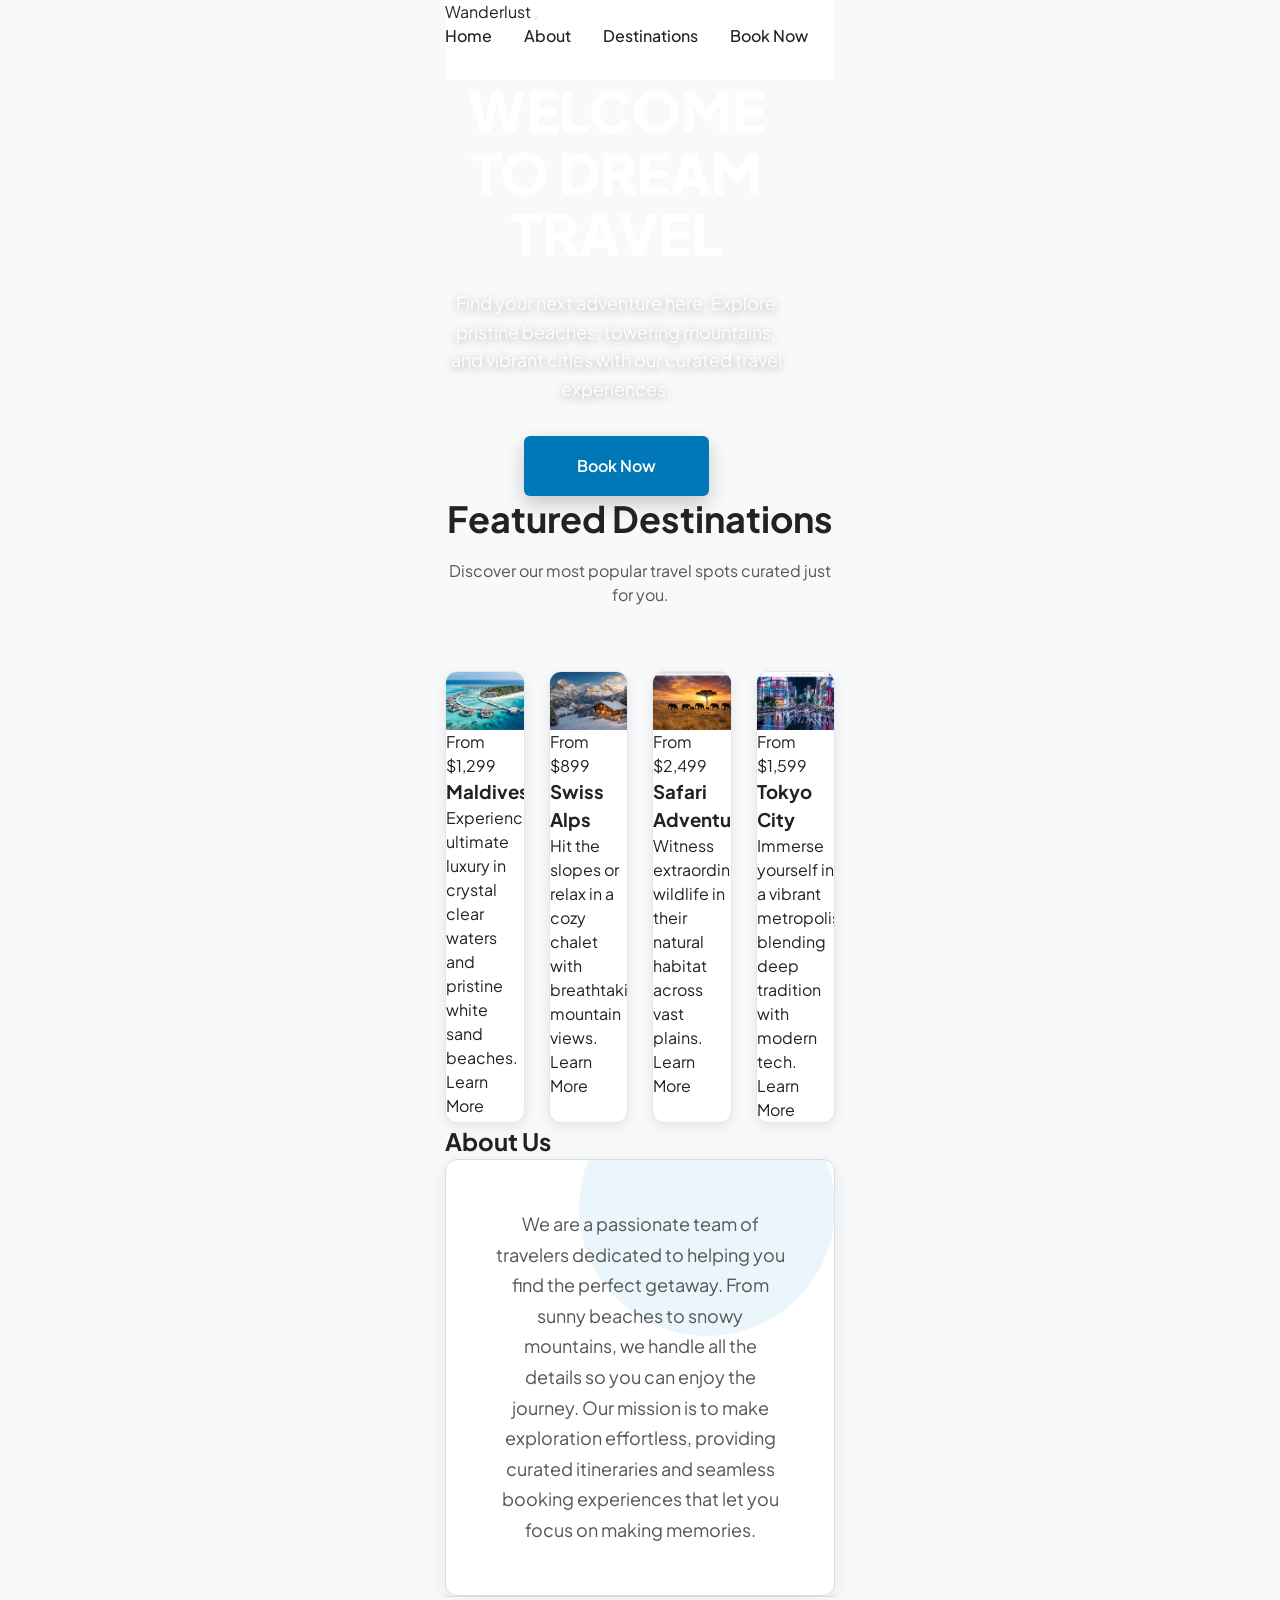
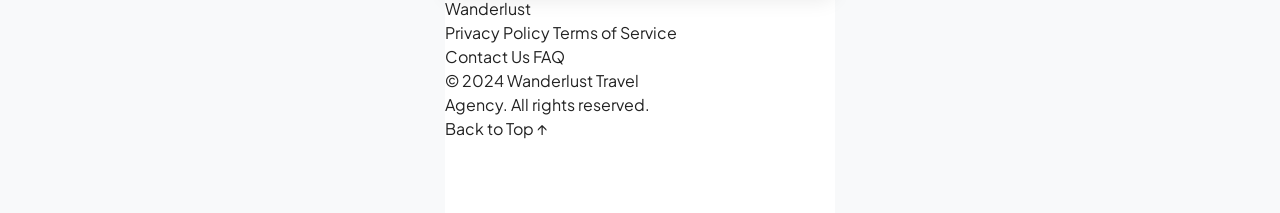
==== commit 519e5f4d: "new" ====
--- a/html/index.html
+++ b/html/index.html
@@ -1,248 +1,322 @@
-<!DOCTYPE html>
+<!doctype html>
 <html lang="en">
-<head>
-    <meta charset="UTF-8">
-    <meta name="viewport" content="width=device-width, initial-scale=1.0">
-
-    <title>Wonderlust</title>
-
-    <link rel="stylesheet" href="../css/style.css">
-</head>
-
-<body>
-
-    <!-- Header -->
-    <header class="site-header">
-        <div class="header-container">
-
-            <a href="#" class="logo">Wonderlust</a>
-
-            <nav class="navigation">
-                <a href="#home">Home</a>
-                <a href="#destinations">Destinations</a>
-                <a href="#about">About</a>
-                <a href="#booking" class="book-button">Book Now</a>
-            </nav>
-
-            <button class="menu-button" aria-label="Open menu">
-                ☰
-            </button>
-
-        </div>
+  <head>
+    <meta charset="utf-8" />
+    <meta name="viewport" content="width=device-width, initial-scale=1" />
+    <meta name="theme-color" content="#f8f9fa" />
+    <meta
+      name="description"
+      content="Find your next adventure with Wanderlust Travel."
+    />
+
+    <title>Wanderlust — Find Your Next Adventure</title>
+
+    <link rel="preconnect" href="https://fonts.googleapis.com" />
+    <link rel="preconnect" href="https://fonts.gstatic.com" crossorigin />
+
+    <link
+      href="https://fonts.googleapis.com/css2?family=Plus+Jakarta+Sans:wght@300;400;500;600;700;800&display=swap"
+      rel="stylesheet"
+    />
+
+    <link rel="stylesheet" href="../css/style.css" />
+  </head>
+
+  <body>
+
+    <!-- ==================== HEADER ==================== -->
+    <header class="site-header" id="top">
+
+      <a class="brand" href="#top">
+        Wanderlust
+      </a>
+
+      <button
+        class="menu-toggle"
+        type="button"
+        aria-label="Open navigation"
+        aria-expanded="false"
+      >
+        <span></span>
+        <span></span>
+        <span></span>
+      </button>
+
+      <nav class="navigation" aria-label="Main navigation">
+        <a class="active" href="#top">Home</a>
+        <a href="#about">About</a>
+        <a href="#destinations">Destinations</a>
+        <a class="nav-cta" href="#destinations">Book Now</a>
+      </nav>
+
     </header>
 
 
+    <!-- ==================== MAIN ==================== -->
     <main>
 
-        <!-- Hero -->
-        <section class="hero-section" id="home">
-
-            <div class="hero-content">
-
-                <h1>
-                    WELCOME TO DREAM<br>
-                    TRAVEL
-                </h1>
-
-                <p>
-                    Discover breathtaking destinations and create
-                    unforgettable memories around the world.
-                </p>
-
-                <a href="#destinations" class="hero-button">
-                    Explore Now
-                    <span>→</span>
-                </a>
-
-            </div>
-
-        </section>
-
-
-        <!-- Destinations -->
-        <section class="destinations-section" id="destinations">
-
-            <div class="section-heading">
-                <h2>Featured Destinations</h2>
-
-                <p>
-                    Explore our handpicked destinations and start
-                    planning your next adventure.
-                </p>
-            </div>
-
-            <div class="destination-grid">
-
-                <!-- Card 1 -->
-                <article class="destination-card">
-
-                    <div class="destination-image">
-                        <img src="../images/maldives.jpg" alt="Maldives">
-
-                        <span class="destination-price">
-                            $1,299
-                        </span>
-                    </div>
-
-                    <div class="destination-content">
-
-                        <h3>Maldives</h3>
-
-                        <p>
-                            Experience ultimate luxury in crystal clear
-                            waters and pristine white sand beaches.
-                        </p>
-
-                        <a href="#" class="card-button">
-                            Explore
-                        </a>
-
-                    </div>
-
-                </article>
-
-
-                <!-- Card 2 -->
-                <article class="destination-card">
-
-                    <div class="destination-image">
-                        <img src="../images/swiss-alps.jpg" alt="Swiss Alps">
-
-                        <span class="destination-price">
-                            $899
-                        </span>
-                    </div>
-
-                    <div class="destination-content">
-
-                        <h3>Swiss Alps</h3>
-
-                        <p>
-                            Hit the slopes or relax in a cozy chalet
-                            with breathtaking mountain views.
-                        </p>
-
-                        <a href="#" class="card-button">
-                            Explore
-                        </a>
-
-                    </div>
-
-                </article>
-
-
-                <!-- Card 3 -->
-                <article class="destination-card">
-
-                    <div class="destination-image">
-                        <img src="../images/safari.jpg" alt="Safari Adventure">
-
-                        <span class="destination-price">
-                            $2,499
-                        </span>
-                    </div>
-
-                    <div class="destination-content">
-
-                        <h3>Safari Adventure</h3>
-
-                        <p>
-                            Witness extraordinary wildlife in their
-                            natural habitat across vast plains.
-                        </p>
-
-                        <a href="#" class="card-button">
-                            Explore
-                        </a>
-
-                    </div>
-
-                </article>
-
-
-                <!-- Card 4 -->
-                <article class="destination-card">
-
-                    <div class="destination-image">
-                        <img src="../images/tokyo.jpg" alt="Tokyo City">
-
-                        <span class="destination-price">
-                            $1,599
-                        </span>
-                    </div>
-
-                    <div class="destination-content">
-
-                        <h3>Tokyo City</h3>
-
-                        <p>
-                            Immerse yourself in a vibrant metropolis
-                            blending deep tradition with modern tech.
-                        </p>
-
-                        <a href="#" class="card-button">
-                            Explore
-                        </a>
-
-                    </div>
-
-                </article>
-
-            </div>
-
-        </section>
-
-
-        <!-- About -->
-        <section class="about-section" id="about">
-
-            <div class="section-heading">
-                <h2>About Us</h2>
-            </div>
-
-            <div class="about-card">
-
-                <p>
-                    We believe travel is more than visiting new places.
-                    It is about experiencing different cultures,
-                    discovering yourself, and creating memories that
-                    last a lifetime.
-                </p>
-
-            </div>
-
-        </section>
+      <!-- ==================== HERO ==================== -->
+      <section class="hero" aria-label="Welcome to Wanderlust Travel">
+
+        <div class="hero-content">
+
+          <h1>
+            WELCOME TO DREAM<br />
+            TRAVEL
+          </h1>
+
+          <p>
+            Find your next adventure here. Explore pristine beaches,
+            towering mountains, and vibrant cities with our curated
+            travel experiences.
+          </p>
+
+          <a class="hero-button" href="#destinations">
+            Book Now
+          </a>
+
+        </div>
+
+      </section>
+
+
+      <!-- ==================== DESTINATIONS ==================== -->
+      <section class="destinations section" id="destinations">
+
+        <div class="section-heading">
+
+          <h2>
+            Featured Destinations
+          </h2>
+
+          <p>
+            Discover our most popular travel spots curated just for you.
+          </p>
+
+        </div>
+
+
+        <div class="destination-grid">
+
+          <!-- CARD 1 -->
+          <article class="destination-card">
+
+            <div class="card-image">
+
+              <img
+                src="../imges/img_card1.png"
+                alt="Turquoise water and overwater villas in the Maldives"
+              />
+
+              <span class="price">
+                From $1,299
+              </span>
+
+            </div>
+
+            <div class="card-copy">
+
+              <h3>
+                Maldives
+              </h3>
+
+              <p>
+                Experience ultimate luxury in crystal clear waters
+                and pristine white sand beaches.
+              </p>
+
+              <a href="#about" class="learn-more">
+                Learn More
+              </a>
+
+            </div>
+
+          </article>
+
+
+          <!-- CARD 2 -->
+          <article class="destination-card">
+
+            <div class="card-image">
+
+              <img
+                src="../imges/img_card2.png"
+                alt="Snowy Swiss mountain peaks and a chalet"
+              />
+
+              <span class="price">
+                From $899
+              </span>
+
+            </div>
+
+            <div class="card-copy">
+
+              <h3>
+                Swiss Alps
+              </h3>
+
+              <p>
+                Hit the slopes or relax in a cozy chalet with
+                breathtaking mountain views.
+              </p>
+
+              <a href="#about" class="learn-more">
+                Learn More
+              </a>
+
+            </div>
+
+          </article>
+
+
+          <!-- CARD 3 -->
+          <article class="destination-card">
+
+            <div class="card-image">
+
+              <img
+                src="../imges/img_card3.png"
+                alt="Elephants crossing the savanna at sunset"
+              />
+
+              <span class="price">
+                From $2,499
+              </span>
+
+            </div>
+
+            <div class="card-copy">
+
+              <h3>
+                Safari Adventure
+              </h3>
+
+              <p>
+                Witness extraordinary wildlife in their natural
+                habitat across vast plains.
+              </p>
+
+              <a href="#about" class="learn-more">
+                Learn More
+              </a>
+
+            </div>
+
+          </article>
+
+
+          <!-- CARD 4 -->
+          <article class="destination-card">
+
+            <div class="card-image">
+
+              <img
+                src="../imges/img card4.png"
+                alt="Illuminated Tokyo crossing at night"
+              />
+
+              <span class="price">
+                From $1,599
+              </span>
+
+            </div>
+
+            <div class="card-copy">
+
+              <h3>
+                Tokyo City
+              </h3>
+
+              <p>
+                Immerse yourself in a vibrant metropolis blending
+                deep tradition with modern tech.
+              </p>
+
+              <a href="#about" class="learn-more">
+                Learn More
+              </a>
+
+            </div>
+
+          </article>
+
+        </div>
+
+      </section>
+
+
+      <!-- ==================== ABOUT ==================== -->
+      <section class="about section" id="about">
+
+        <h2>
+          About Us
+        </h2>
+
+        <div class="about-card">
+
+          <p>
+            We are a passionate team of travelers dedicated to helping
+            you find the perfect getaway. From sunny beaches to snowy
+            mountains, we handle all the details so you can enjoy the
+            journey. Our mission is to make exploration effortless,
+            providing curated itineraries and seamless booking
+            experiences that let you focus on making memories.
+          </p>
+
+        </div>
+
+      </section>
 
     </main>
 
 
-    <!-- Footer -->
-    <footer class="site-footer" id="booking">
-
-        <div class="footer-container">
-
-            <div class="footer-brand">
-                <h2>Wonderlust</h2>
-            </div>
-
-            <nav class="footer-navigation">
-                <a href="#home">Home</a>
-                <a href="#destinations">Destinations</a>
-                <a href="#about">About</a>
-                <a href="#">Contact</a>
-            </nav>
-
-            <div class="footer-info">
-                <p>© 2026 Wonderlust. All rights reserved.</p>
-                <a href="#">Privacy Policy →</a>
-            </div>
-
-        </div>
+    <!-- ==================== FOOTER ==================== -->
+    <footer class="site-footer">
+
+      <a class="footer-brand" href="#top">
+        Wanderlust
+      </a>
+
+      <nav class="footer-links" aria-label="Footer links">
+
+        <a href="#privacy">
+          Privacy Policy
+        </a>
+
+        <a href="#terms">
+          Terms of Service
+        </a>
+
+        <div>
+          <a href="mailto:hello@wanderlust.travel">
+            Contact Us
+          </a>
+
+          <a href="#faq">
+            FAQ
+          </a>
+        </div>
+
+      </nav>
+
+      <div class="copyright">
+
+        <p>
+          © 2024 Wanderlust Travel<br class="tablet-break" />
+          Agency. All rights reserved.
+        </p>
+
+        <a href="#top">
+          Back to Top ↑
+        </a>
+
+      </div>
 
     </footer>
 
 
     <script src="../js/script.js"></script>
 
-</body>
+  </body>
 </html>
--- a/css/style.css
+++ b/css/style.css
@@ -1,275 +1,671 @@
-:root{--navy:#023e8a;--blue:#0077b6;--ink:#404850;--gold:#e9c46a;--paper:#f8f9fa;--font:"Plus Jakarta Sans",Arial,sans-serif}
-*{box-sizing:border-box}
-html{scroll-behavior:smooth}
-body{margin:0;color:var(--ink);font-family:var(--font);font-weight:300;background:var(--paper)}
-a{color:inherit;text-decoration:none}
-.hero{position:relative;overflow:hidden}
-.hero-art{display:block;width:100%;height:100%;object-fit:cover}
-.hero-hotspot{position:absolute;z-index:1;left:38%;top:57.2%;width:24%;height:4.2%;border-radius:36px}
-.visually-hidden{position:absolute;width:1px;height:1px;padding:0;margin:-1px;overflow:hidden;clip:rect(0,0,0,0);white-space:nowrap;border:0}
-.site-header{height:47px;padding:0 max(calc((100% - 1120px)/2),48px);display:flex;align-items:center;justify-content:space-between;background:#f8f9fa;position:relative;z-index:2}
-.brand{font-size:16px;font-weight:600;color:var(--navy);letter-spacing:-.6px}
-.navigation{display:flex;align-items:center;gap:21px;font-size:9px;font-weight:300;color:#47505b;height:100%}
-.navigation>a:not(.nav-cta){height:100%;display:flex;align-items:center;position:relative}
-.navigation>a.active:after{content:"";height:1px;background:var(--blue);position:absolute;bottom:11px;left:0;right:0}
-.nav-cta{background:#0789c5;color:#fff;border-radius:20px;padding:5px 15px;font-weight:500}
-.menu-toggle{display:none}
-.hero{height:calc(100svh - 47px);min-height:640px;max-height:930px;display:grid;place-items:center;text-align:center;color:white;background:#c9bdb7}
-.hero-content{margin-top:-5px;padding:0 22px;text-shadow:0 1px 3px #29323a33}
-.hero h1{font-size:34px;line-height:1.13;letter-spacing:-1.2px;font-weight:700;margin:0 0 13px}
-.hero p{font-size:10.5px;line-height:1.65;margin:0 auto 23px;font-weight:300}
-.primary-button{display:inline-flex;align-items:center;gap:6px;background:var(--blue);border-radius:22px;padding:9px 19px;color:white;font-size:11px;font-weight:500;text-shadow:none;box-shadow:0 2px 4px #15364a20}
-.primary-button span{font-size:16px;line-height:12px}
-.section{padding-left:max(calc((100% - 1120px)/2),48px);padding-right:max(calc((100% - 1120px)/2),48px)}
-.destinations{padding-top:56px;padding-bottom:54px;background:#f8f9fa}
-.section-heading{text-align:center;margin-bottom:35px}
-.section-heading h2,.about h2{font-size:21px;line-height:1.35;font-weight:600;letter-spacing:-.45px;color:var(--navy);margin:0 0 7px}
-.section-heading p{font-size:9px;margin:0;color:#59616d}
-.destination-grid{display:grid;grid-template-columns:repeat(2,minmax(0,1fr));gap:14px}
-.destination-card{min-width:0;overflow:hidden;border:1px solid #e2e5e8;border-radius:9px;background:#fff;box-shadow:0 1px 1px #28313a08}
-.card-image{height:124px;position:relative;overflow:hidden;background:#d9e5ec}
-.card-image img{display:block;width:100%;height:100%;object-fit:cover}
-.price{position:absolute;right:9px;top:8px;background:#f1cb5f;color:#573b09;border-radius:12px;padding:3px 9px;font-size:8px;font-weight:500;line-height:1.4;box-shadow:0 1px 2px #0002}
-.price{opacity:0;pointer-events:none}
-.card-copy{padding:11px 13px 13px}
-.card-copy h3{font-size:15px;line-height:1.3;color:#0789c5;font-weight:600;margin:0 0 7px;letter-spacing:-.35px}
-.card-copy p{font-size:9px;line-height:1.55;color:#4d5662;margin:0 0 11px;min-height:42px}
-.learn-more{display:block;text-align:center;border-radius:5px;background:var(--gold);color:#68490b;font-size:8px;font-weight:400;padding:5px 8px;transition:background .2s}
-.learn-more:hover{background:#e3b943}
-.about{background:#f2f3f4;padding-top:55px;padding-bottom:55px;text-align:center}
-.about h2{font-size:21px;margin:0 0 17px}
-.about-card{max-width:840px;margin:auto;padding:27px 30px;background:linear-gradient(120deg,#fff 68%,#f0f7ff);border:1px solid #edeeef;border-radius:16px;box-shadow:0 1px 2px rgba(0,0,0,.05)}
-.about-card p{max-width:700px;font-size:10px;line-height:1.68;color:#4e5864;margin:0 auto}
-.site-footer{min-height:124px;padding:25px max(calc((100% - 1120px)/2),48px);display:grid;grid-template-columns:1fr 1fr 1fr;align-items:center;background:#fff;color:#4f5965}
-.footer-brand{font-size:16px;font-weight:600;color:#3469ac;letter-spacing:-.4px}
-.footer-links{display:grid;grid-template-columns:1fr 1fr;justify-items:center;column-gap:12px;row-gap:9px;font-size:9px}
-.footer-links>div{grid-column:1/-1;display:flex;gap:17px}
-.copyright{text-align:right;font-size:9px;line-height:1.6}
-.copyright p{margin:0 0 2px}.copyright a{color:#0074b9;font-size:8px;font-weight:500}
-.hero-art--reference{display:none}
-@media(min-width:700px){.site-header{height:72px}.brand{font-size:24px}.navigation{font-size:14px;gap:34px}.nav-cta{padding:9px 22px}.navigation>a.active:after{bottom:17px}.hero{height:calc(100svh - 72px);min-height:640px}.hero h1{font-size:clamp(44px,5vw,66px)}.hero p{font-size:15px}.primary-button{font-size:14px;padding:12px 24px}.destinations{padding-top:76px;padding-bottom:82px}.section-heading h2,.about h2{font-size:32px}.section-heading p{font-size:14px}.section-heading{margin-bottom:44px}.destination-grid{gap:24px}.card-image{height:clamp(180px,22vw,280px)}.card-copy{padding:18px 20px 20px}.card-copy h3{font-size:22px}.card-copy p{font-size:14px;min-height:44px}.price{font-size:12px;padding:5px 12px}.learn-more{font-size:12px;padding:9px}.about{padding-top:74px;padding-bottom:74px}.about-card{padding:45px}.about-card p{font-size:15px}.site-footer{min-height:160px}.footer-brand{font-size:22px}.footer-links,.copyright{font-size:12px}.copyright a{font-size:11px}}
-@media(max-width:520px){.site-header{padding:0 48px}.hero{height:830px;min-height:0;max-height:none;background-position:52% center}.hero-content{margin-top:-4px;padding:0 28px}.hero h1{font-size:34px}.wide-break{display:none}.hero p{max-width:365px;font-size:10.5px;line-height:1.6;margin-bottom:23px}.section{padding-left:47px;padding-right:47px}.destinations{padding-top:66px;padding-bottom:74px}.section-heading{margin-bottom:35px}.destination-grid{gap:13px}.card-image{height:124px}.card-copy{padding:11px 13px 13px}.card-copy h3{font-size:15px}.card-copy p{font-size:9px;line-height:1.55;min-height:42px}.about{padding:55px 47px}.about-card{padding:27px 25px}.about-card p{font-size:10px;line-height:1.68}.site-footer{padding:25px 47px;grid-template-columns:1fr 1.2fr 1.2fr;gap:9px}.footer-brand{font-size:16px}.footer-links,.copyright{font-size:9px}.copyright a{font-size:8px}}
-@media(max-width:370px){.site-header{padding:0 22px}.brand{font-size:15px}.menu-toggle{display:flex;border:0;background:transparent;padding:5px;flex-direction:column;gap:4px}.menu-toggle span{width:19px;height:2px;background:var(--navy)}.navigation{display:none;position:absolute;top:47px;left:0;right:0;height:auto;padding:13px 22px 17px;background:#fff;box-shadow:0 5px 12px #17293917;align-items:stretch;gap:12px;flex-direction:column}.navigation.open{display:flex}.navigation>a:not(.nav-cta){height:24px}.navigation>a.active:after{bottom:0;right:auto;width:25px}.nav-cta{text-align:center}.section{padding-left:22px;padding-right:22px}.about{padding-left:22px;padding-right:22px}.site-footer{padding-left:22px;padding-right:22px;grid-template-columns:1fr 1.3fr}.copyright{grid-column:1/-1;text-align:center}.footer-brand{align-self:start}.footer-links{align-self:start}}
-
-/* Figma's Tablet frame is 768px wide. Scale that canvas as one composition
-   at tablet and phone widths so the supplied reference keeps its proportions. */
-@media (min-width:381px) and (max-width:1024px){
-  body{position:relative;width:768px;margin:0 auto;overflow-x:hidden}
-  .site-header{height:82px;padding:0 82px}
-  .brand{font-size:27px;letter-spacing:-1px}
-  .navigation{gap:33px;font-size:15.5px}
-  .navigation>a.active:after{bottom:20px}
-  .nav-cta{padding:8px 30px;font-size:15px}
-  .hero{height:1437px;min-height:0;max-height:none;display:block;position:relative;background:none;overflow:hidden}
-  .hero-art{display:block;width:100%;height:100%;object-fit:fill}
-  .hero-hotspot{position:absolute;left:38%;top:57.2%;width:24%;height:4.2%;border-radius:36px}
-  .destinations{padding:113px 82px 123px}
-  .section-heading{margin:0 0 66px}
-  .section-heading h2,.about h2{font-size:36px;line-height:1.35;letter-spacing:-.7px;margin:0 0 8px}
-  .section-heading p{font-size:15.5px;line-height:1.5}
-  .destination-grid{gap:22px 24px}
-  .destination-card{border-radius:12px}
-  .card-image{height:218px}
-  .card-image img{object-fit:fill}
-  .price{opacity:0;pointer-events:none}
-  .card-copy{padding:23px 24px 23px}
-  .card-copy h3{font-size:26px;line-height:1.3;letter-spacing:-.5px;margin:0 0 11px}
-  .card-copy p{font-size:15.5px;line-height:1.52;min-height:72px;margin:0 0 20px}
-  .learn-more{font-size:14px;padding:10px;border-radius:8px}
-  .about{padding:99px 82px 100px}
-  .about h2{font-size:36px;margin:0 0 21px}
-  .about-card{padding:49px 48px;border-radius:16px}
-  .about-card p{font-size:17px;line-height:1.7}
-  .site-footer{min-height:212px;padding:42px 82px;grid-template-columns:1fr 1fr 1fr;gap:0}
-  .footer-brand{font-size:27px}
-  .footer-links,.copyright{font-size:15px}
-  .copyright a{font-size:13px}
-}
-
-@media (max-width:380px){
-  body{width:100%;margin:0;zoom:1}
-  .site-header{height:60px;padding:0 22px}
-  .brand{font-size:17px}
-  .menu-toggle{display:flex;border:0;background:transparent;padding:5px;flex-direction:column;gap:4px}
-  .menu-toggle span{width:19px;height:2px;background:var(--navy)}
-  .navigation{display:none;position:absolute;top:60px;left:0;right:0;height:auto;padding:13px 22px 17px;background:#fff;box-shadow:0 5px 12px #17293917;align-items:stretch;gap:12px;flex-direction:column}
-  .navigation.open{display:flex}
-  .navigation>a:not(.nav-cta){height:24px}
-  .hero{height:auto;min-height:0;max-height:none;display:block;position:relative;background:none;overflow:hidden}
-  .hero-art{display:block;width:100%;height:auto}
-  .hero-hotspot{position:absolute;left:38%;top:57.2%;width:24%;height:4.2%;border-radius:24px}
-  .destinations{padding:52px 22px 55px}
-  .section-heading{margin:0 0 28px}
-  .section-heading h2,.about h2{font-size:21px}
-  .section-heading p{font-size:9px}
-  .destination-grid{grid-template-columns:1fr;gap:14px}
-  .card-image{height:auto;aspect-ratio:1.34}
-  .price{opacity:0;pointer-events:none}
-  .about{padding:50px 22px}
-  .about h2{font-size:21px}
-  .about-card{padding:26px 22px}
-  .about-card p{font-size:10px}
-  .site-footer{padding:25px 22px;grid-template-columns:1fr 1fr}
-  .copyright{grid-column:1/-1;text-align:center}
-}
-
-/* Exact 768px Tablet frame measurements from the Figma editor. */
-@media (min-width:601px) and (max-width:1024px){
-  body{position:relative;width:768px;margin:0;overflow-x:hidden}
-  .site-header{
-    position:absolute;top:0;left:0;right:0;height:81px;padding:0 80px;
-    background:rgba(255,255,255,.9);
-    border-bottom:1px solid rgba(191,199,209,.3);
-    box-shadow:0 1px 2px rgba(0,0,0,.08)
-  }
-  .brand{font-size:27px;letter-spacing:-1px}
-  .navigation{gap:33px;font-size:15.5px}
-  .navigation>a.active:after{bottom:20px;height:2px}
-  .nav-cta{padding:8px 25px;font-size:15px}
-  .hero{height:1536px;min-height:0;max-height:none;display:block;background:#f8f9fa}
-  .hero-art{position:absolute;top:82px;left:0;width:100%;height:1454px;object-fit:fill}
-  .hero-hotspot{left:38%;top:59%;width:24%;height:4%;border-radius:36px}
-
-  .destinations{
-    height:1264.17px;padding:95px 80px 95.99px;
-    display:flex;flex-direction:column;gap:64px
-  }
-  .section-heading{height:87.8px;flex:0 0 87.8px;margin:0}
-  .section-heading h2{font-size:36px;line-height:43.2px;letter-spacing:-.7px;margin:0}
-  .section-heading p{font-size:15.5px;line-height:23.25px;margin:8px 0 0}
-  .destination-grid{
-    width:608px;height:921.38px;flex:0 0 921.38px;
-    grid-template-columns:repeat(2,minmax(0,1fr));
-    grid-template-rows:repeat(2,448.69px);gap:24px
-  }
-  .destination-card{height:448.69px;border-radius:12px;display:flex;flex-direction:column}
-  .card-image{height:217.5px;flex:0 0 217.5px}
-  .card-image img{object-fit:fill}
-  .price{opacity:0;pointer-events:none}
-  .card-copy{flex:1;display:flex;flex-direction:column;padding:24px}
-  .card-copy h3{font-size:28px;line-height:40px;letter-spacing:-.5px;margin:0 0 8px}
-  .card-copy p{font-size:15px;line-height:24px;min-height:72px;margin:0 0 24px}
-  .learn-more{margin-top:auto;height:38px;font-size:14px;line-height:14px;padding:12px 8px;border-radius:8px}
-
-  .about{height:544.8px;padding:95px 80px 96px;display:flex;flex-direction:column;gap:32px}
-  .about h2{height:43.2px;flex:0 0 43.2px;font-size:36px;line-height:43.2px;margin:0}
-  .about-card{width:608px;height:278.6px;flex:0 0 278.6px;margin:0 auto;padding:49px 48px;border-radius:16px}
-  .about-card p{font-size:17px;line-height:1.7}
-  .site-footer{height:217px;min-height:217px;padding:42px 80px;grid-template-columns:repeat(3,1fr)}
-  .footer-brand{font-size:27px}
-  .footer-links{display:flex;flex-direction:column;align-items:center;gap:12px;font-size:15px;line-height:1.5}
-  .footer-links>div{display:flex;gap:24px}
-  .copyright{font-size:15px;line-height:1.6}
-  .copyright a{font-size:13px}
-}
-
-/* Reflow the composition cleanly on phones. */
-@media (max-width:600px){
-  body{width:100%;margin:0;zoom:1}
-  .site-header{position:relative;inset:auto;height:60px;padding:0 22px}
-  .brand{font-size:18px;letter-spacing:-.6px}
-  .navigation{gap:11px;font-size:10.5px}
-  .nav-cta{padding:4px 10px;font-size:10px;line-height:1.4}
-  .hero{height:auto;min-height:0;max-height:none;display:block}
-  .hero-art{position:static;width:100%;height:auto;object-fit:initial}
-  .hero-hotspot{top:56.8%;left:38%;width:24%;height:4.2%;border-radius:24px}
-  .destinations{height:auto;padding:52px 22px 55px;display:block}
-  .section-heading{height:auto;margin:0 0 28px}
-  .section-heading h2,.about h2{font-size:22px;line-height:1.35}
-  .section-heading p{font-size:10px;line-height:1.5}
-  .destination-grid{width:auto;height:auto;grid-template-columns:1fr;grid-template-rows:auto;gap:16px}
-  .destination-card{height:auto;min-height:0}
-  .card-image{height:auto;flex-basis:auto;aspect-ratio:1.34}
-  .card-copy{padding:16px 17px 17px}
-  .card-copy h3{font-size:19px;margin:0 0 7px}
-  .card-copy p{min-height:0;font-size:12px;line-height:1.55;margin:0 0 15px}
-  .learn-more{font-size:11px;padding:8px}
-  .about{height:auto;padding:50px 22px;display:block}
-  .about h2{margin:0 0 18px}
-  .about-card{width:100%;height:auto;margin:0 auto;padding:26px 22px}
-  .about-card p{font-size:12px}
-  .site-footer{height:auto;min-height:0;padding:25px 22px;grid-template-columns:1fr 1fr;gap:22px 10px}
-  .footer-brand{font-size:18px;align-self:start}
-  .footer-links{grid-column:1/-1;grid-row:2;font-size:11px}
-  .footer-links>div{gap:18px}
-  .copyright{grid-column:1/-1;grid-row:3;text-align:center;font-size:11px}
-  .copyright a{font-size:10px}
-}
-
-.about{background:#f3f4f5}
-
-:root{--navy:#023e8a;--blue:#0077b6;--ink:#404850;--gold:#e9c46a}
-.navigation{color:#404850}
-.section-heading p{color:#404850}
-.card-copy p,.about-card p,.site-footer{color:#404850}
-@media (min-width:601px) and (max-width:1024px){
-  .site-header{background:#f0f1f2}
-}
-.nav-cta{background:var(--blue)}
-.navigation>a.active{color:var(--blue)}
-.card-copy h3{color:var(--blue)}
-.learn-more{color:#773e00}
-@media (min-width:601px) and (max-width:1024px){
-  .nav-cta{padding:4px 25px;line-height:22px}
-}
-
-/* The Figma Desktop and Mobile frames both use the 390px composition. */
-@media (max-width:600px), (min-width:1025px){
-  body{width:390px;margin:0;overflow-x:hidden;background:#f8f9fa;font-weight:400}
-  .site-header{
-    position:relative;inset:auto;height:81px;padding:0 16px;
-    background:rgba(255,255,255,.9);border-bottom:1px solid rgba(191,199,209,.3);box-shadow:none
-  }
-  .brand{font-size:28px;line-height:39.2px;font-weight:700;letter-spacing:-.7px;color:var(--navy)}
-  .menu-toggle{display:flex;width:38.5px;height:34px;padding:8px 8px 11px;border:0;background:transparent;flex-direction:column;align-items:center;justify-content:center;gap:4.5px}
-  .menu-toggle span{display:block;width:22.5px;height:2px;background:var(--blue)}
-  .navigation{display:none;position:absolute;top:81px;left:0;right:0;z-index:3;height:auto;padding:14px 16px 18px;background:#f0f1f2;box-shadow:0 5px 12px #17293917;align-items:stretch;gap:12px;flex-direction:column;font-size:14px}
-  .navigation.open{display:flex}
-  .navigation>a:not(.nav-cta){height:28px}
-  .navigation>a.active:after{bottom:0;right:auto;width:32px;height:2px}
-  .nav-cta{text-align:center;padding:8px 14px;font-size:14px;line-height:20px}
-
-  .hero{height:699px;min-height:699px;max-height:699px;display:block;position:relative;overflow:hidden;background:#f8f9fa}
-  .hero-art--tablet{display:none!important}
-  .hero-art--reference{display:block;position:absolute;top:-81px;left:-2px;width:394px;height:auto;max-width:none;object-fit:initial}
-  .hero-hotspot{left:26%;top:65.5%;width:48%;height:9%;border-radius:36px}
-
-  .destinations{height:2340px;padding:96px 16px;display:flex;flex-direction:column;gap:64px;background:#f8f9fa}
-  .section-heading{height:88px;flex:0 0 88px;margin:0;text-align:center}
-  .section-heading h2{font-size:16px;line-height:24px;font-weight:400;letter-spacing:0;margin:0;color:var(--navy)}
-  .section-heading p{font-size:16px;line-height:24px;margin:16px 0 0;color:var(--ink)}
-  .destination-grid{width:100%;height:1996px;flex:0 0 1996px;grid-template-columns:minmax(0,1fr);grid-template-rows:475px 475px 475px 499px;gap:24px}
-  .destination-card{
-      height:auto;
-      min-width:0;
-      border-radius:12px;
-      display:flex;
-      flex-direction:column;
-      box-shadow:none
-    }
-  .card-image{height:267px;flex:0 0 267px}
-  .card-image img{object-fit:fill}
-  .price{opacity:0;pointer-events:none}
-  .card-copy{flex:1;display:flex;flex-direction:column;padding:24px}
-  .card-copy h3{font-size:28px;line-height:39.2px;font-weight:700;letter-spacing:0;margin:0 0 8px}
-  .card-copy p{min-height:0;font-size:16px;line-height:24px;margin:0 0 24px}
-  .learn-more{display:block;margin-top:auto;height:38px;font-size:14px;line-height:14px;padding:12px 8px;border-radius:8px}
-
-  .about{height:636px;padding:96px 16px;display:flex;flex-direction:column;gap:32px;text-align:center;background:#f3f4f5}
-  .about h2{height:24px;flex:0 0 24px;font-size:16px;line-height:24px;font-weight:400;letter-spacing:0;margin:0;color:var(--navy)}
-  .about-card{width:100%;height:388px;flex:0 0 388px;max-width:none;margin:0 auto;padding:32px;border-radius:16px;border:1px solid #edeeef}
-  .about-card p{max-width:none;font-size:18px;line-height:29.25px;margin:0 auto}
-
-  .site-footer{height:279px;min-height:279px;padding:80px 16px 17px;display:flex;flex-direction:column;align-items:center;gap:8px;background:#fff;color:var(--ink);border-top:1px solid #edeeef}
-  .footer-brand{font-size:28px;line-height:39.2px;font-weight:700;letter-spacing:0;align-self:auto;color:var(--navy);opacity:.8}
-  .footer-links{display:grid;grid-template-columns:1fr 1fr;justify-items:center;column-gap:24px;row-gap:12px;font-size:16px;line-height:22px}
-  .footer-links>div{grid-column:1/-1;display:flex;gap:24px}
-  .copyright{width:100%;margin-top:0;text-align:left;font-size:16px;line-height:24px}
-  .copyright p{margin:0}
-  .copyright .tablet-break{display:none}
-  .copyright a{display:block;text-align:right;color:var(--blue);font-size:14px;line-height:18px;font-weight:500}
-}
-
-@media (min-width:1025px){
-  body{margin:0 auto}
-}
+/* =========================================================
+   Reset
+   ========================================================= */
+
+* {
+    margin: 0;
+    padding: 0;
+    box-sizing: border-box;
+}
+
+html {
+    scroll-behavior: smooth;
+}
+
+body {
+    font-family: "Plus Jakarta Sans", Arial, sans-serif;
+    background: #f8f9fa;
+    color: #222;
+    line-height: 1.5;
+}
+
+img {
+    width: 100%;
+    display: block;
+}
+
+a {
+    text-decoration: none;
+    color: inherit;
+}
+
+
+/* =========================================================
+   Header
+   ========================================================= */
+
+.site-header {
+    width: 100%;
+    height: 80px;
+    background: #ffffff;
+    position: relative;
+    z-index: 100;
+}
+
+.header-container {
+    width: min(100% - 160px, 1440px);
+    height: 100%;
+    margin: 0 auto;
+
+    display: flex;
+    align-items: center;
+    justify-content: space-between;
+}
+
+.logo {
+    font-size: 24px;
+    font-weight: 800;
+    color: #0077b6;
+}
+
+.navigation {
+    display: flex;
+    align-items: center;
+    gap: 32px;
+}
+
+.navigation a {
+    font-size: 16px;
+    font-weight: 500;
+    color: #222;
+    transition: 0.3s ease;
+}
+
+.navigation a:hover {
+    color: #0077b6;
+}
+
+.navigation .book-button {
+    padding: 8px 24px;
+    background: #0077b6;
+    color: #ffffff;
+    border-radius: 6px;
+}
+
+.navigation .book-button:hover {
+    background: #005f8f;
+    color: #ffffff;
+}
+
+.menu-button {
+    display: none;
+    border: 0;
+    background: transparent;
+    font-size: 28px;
+    cursor: pointer;
+}
+
+
+/* =========================================================
+   Hero
+   ========================================================= */
+
+.hero-section {
+    min-height: 1536px;
+
+    position: relative;
+
+    display: flex;
+    align-items: center;
+    justify-content: center;
+
+    background-image:
+        linear-gradient(
+            rgba(0, 0, 0, 0.55),
+            rgba(0, 0, 0, 0.25)
+        ),
+        url("../images/hero.jpg");
+
+    background-size: cover;
+    background-position: center;
+}
+
+.hero-content {
+    width: min(608px, calc(100% - 48px));
+    text-align: center;
+    color: #ffffff;
+}
+
+.hero-content h1 {
+    font-size: clamp(42px, 5vw, 56px);
+    line-height: 1.1;
+    font-weight: 800;
+    margin-bottom: 24px;
+}
+
+.hero-content p {
+    max-width: 560px;
+    margin: 0 auto 32px;
+
+    font-size: 18px;
+    line-height: 1.6;
+    text-shadow: 0 2px 8px rgba(0, 0, 0, 0.35);
+}
+
+.hero-button {
+    min-width: 185px;
+    height: 60px;
+
+    display: inline-flex;
+    align-items: center;
+    justify-content: center;
+    gap: 16px;
+
+    padding: 0 32px;
+
+    background: #0077b6;
+    color: #ffffff;
+
+    border-radius: 6px;
+
+    font-size: 16px;
+    font-weight: 600;
+
+    box-shadow: 0 8px 20px rgba(0, 0, 0, 0.2);
+
+    transition: 0.3s ease;
+}
+
+.hero-button:hover {
+    background: #005f8f;
+    transform: translateY(-2px);
+}
+
+
+/* =========================================================
+   Common Section Heading
+   ========================================================= */
+
+.section-heading {
+    width: min(608px, 100%);
+    margin: 0 auto 64px;
+    text-align: center;
+}
+
+.section-heading h2 {
+    font-size: 36px;
+    line-height: 1.3;
+    font-weight: 700;
+    color: #222;
+}
+
+.section-heading p {
+    margin-top: 16px;
+    font-size: 16px;
+    color: #555;
+}
+
+
+/* =========================================================
+   Destinations
+   ========================================================= */
+
+.destinations-section {
+    width: 100%;
+    padding: 95px 80px 96px;
+}
+
+.destination-grid {
+    width: min(100%, 1280px);
+    margin: 0 auto;
+
+    display: grid;
+
+    grid-template-columns: repeat(4, 1fr);
+
+    gap: 24px;
+}
+
+.destination-card {
+    overflow: hidden;
+
+    background: #ffffff;
+
+    border: 1px solid #e5e5e5;
+    border-radius: 12px;
+
+    box-shadow: 0 4px 14px rgba(0, 0, 0, 0.08);
+
+    transition: 0.3s ease;
+}
+
+.destination-card:hover {
+    transform: translateY(-5px);
+    box-shadow: 0 10px 25px rgba(0, 0, 0, 0.12);
+}
+
+.destination-image {
+    height: 218px;
+    position: relative;
+    overflow: hidden;
+}
+
+.destination-image img {
+    width: 100%;
+    height: 100%;
+    object-fit: cover;
+}
+
+.destination-price {
+    position: absolute;
+    top: 16px;
+    right: 16px;
+
+    padding: 4px 12px;
+
+    background: rgba(0, 0, 0, 0.65);
+    color: #ffffff;
+
+    border-radius: 4px;
+
+    font-size: 14px;
+    font-weight: 600;
+}
+
+.destination-content {
+    min-height: 230px;
+    padding: 24px;
+
+    display: flex;
+    flex-direction: column;
+}
+
+.destination-content h3 {
+    font-size: 26px;
+    line-height: 1.5;
+    font-weight: 700;
+    color: #0077b6;
+}
+
+.destination-content p {
+    margin-top: 24px;
+
+    font-size: 16px;
+    line-height: 1.5;
+
+    color: #555;
+}
+
+.card-button {
+    margin-top: auto;
+
+    width: 100%;
+    height: 38px;
+
+    display: flex;
+    align-items: center;
+    justify-content: center;
+
+    border: 1px solid #0077b6;
+    border-radius: 5px;
+
+    color: #0077b6;
+
+    font-size: 14px;
+    font-weight: 600;
+
+    transition: 0.3s ease;
+}
+
+.card-button:hover {
+    background: #0077b6;
+    color: #ffffff;
+}
+
+
+/* =========================================================
+   About
+   ========================================================= */
+
+.about-section {
+    width: 100%;
+    padding: 95px 80px 96px;
+}
+
+.about-card {
+    width: min(100%, 1280px);
+    min-height: 274px;
+
+    margin: 0 auto;
+
+    position: relative;
+    overflow: hidden;
+
+    display: flex;
+    align-items: center;
+    justify-content: center;
+
+    padding: 49px;
+
+    background: #ffffff;
+
+    border: 1px solid #dddddd;
+    border-radius: 12px;
+
+    box-shadow: 0 5px 20px rgba(0, 0, 0, 0.08);
+}
+
+.about-card::after {
+    content: "";
+
+    position: absolute;
+
+    width: 256px;
+    height: 256px;
+
+    top: -80px;
+    right: -1px;
+
+    background: #eaf6fb;
+
+    border-radius: 50%;
+}
+
+.about-card p {
+    position: relative;
+    z-index: 2;
+
+    max-width: 505px;
+
+    text-align: center;
+
+    font-size: 18px;
+    line-height: 1.7;
+
+    color: #555;
+}
+
+
+/* =========================================================
+   Footer
+   ========================================================= */
+
+.site-footer {
+    min-height: 217px;
+
+    background: #ffffff;
+
+    border-top: 1px solid #e5e5e5;
+}
+
+.footer-container {
+    width: min(100% - 160px, 1440px);
+    min-height: 217px;
+
+    margin: 0 auto;
+
+    display: grid;
+    grid-template-columns: 1fr 1.4fr 1fr;
+
+    align-items: center;
+    gap: 40px;
+}
+
+.footer-brand h2 {
+    font-size: 24px;
+    font-weight: 800;
+    color: #0077b6;
+}
+
+.footer-navigation {
+    display: grid;
+    grid-template-columns: repeat(2, auto);
+    justify-content: center;
+    gap: 24px 48px;
+}
+
+.footer-navigation a {
+    font-size: 16px;
+    color: #444;
+
+    transition: 0.3s ease;
+}
+
+.footer-navigation a:hover {
+    color: #0077b6;
+}
+
+.footer-info {
+    text-align: right;
+}
+
+.footer-info p {
+    font-size: 14px;
+    line-height: 1.7;
+    color: #666;
+}
+
+.footer-info a {
+    display: inline-flex;
+    margin-top: 8px;
+
+    font-size: 14px;
+    color: #0077b6;
+}
+
+
+/* =========================================================
+   Tablet
+   ========================================================= */
+
+@media (max-width: 1100px) {
+
+    .header-container {
+        width: calc(100% - 80px);
+    }
+
+    .navigation {
+        gap: 24px;
+    }
+
+    .destination-grid {
+        grid-template-columns: repeat(2, 1fr);
+    }
+
+    .footer-container {
+        width: calc(100% - 80px);
+    }
+}
+
+
+/* =========================================================
+   Mobile
+   ========================================================= */
+
+@media (max-width: 768px) {
+
+    /* Header */
+
+    .site-header {
+        height: 80px;
+    }
+
+    .header-container {
+        width: calc(100% - 32px);
+    }
+
+    .navigation {
+        display: none;
+
+        position: absolute;
+
+        top: 80px;
+        left: 0;
+
+        width: 100%;
+
+        padding: 24px 16px;
+
+        flex-direction: column;
+        align-items: stretch;
+
+        gap: 0;
+
+        background: #ffffff;
+
+        box-shadow: 0 8px 20px rgba(0, 0, 0, 0.1);
+    }
+
+    .navigation.is-open {
+        display: flex;
+    }
+
+    .navigation a {
+        padding: 14px 0;
+        text-align: center;
+    }
+
+    .navigation .book-button {
+        margin-top: 8px;
+    }
+
+    .menu-button {
+        display: block;
+    }
+
+
+    /* Hero */
+
+    .hero-section {
+        min-height: 760px;
+
+        background-position: center;
+    }
+
+    .hero-content {
+        width: calc(100% - 32px);
+    }
+
+    .hero-content h1 {
+        font-size: clamp(36px, 10vw, 48px);
+    }
+
+    .hero-content p {
+        font-size: 15px;
+    }
+
+    .hero-button {
+        height: 52px;
+        min-width: 170px;
+    }
+
+
+    /* Section heading */
+
+    .section-heading {
+        margin-bottom: 48px;
+    }
+
+    .section-heading h2 {
+        font-size: 30px;
+    }
+
+
+    /* Destinations */
+
+    .destinations-section {
+        padding: 64px 16px;
+    }
+
+    .destination-grid {
+        grid-template-columns: 1fr;
+        gap: 24px;
+    }
+
+    .destination-card {
+        width: 100%;
+    }
+
+    .destination-image {
+        height: 220px;
+    }
+
+
+    /* About */
+
+    .about-section {
+        padding: 64px 16px;
+    }
+
+    .about-card {
+        min-height: 300px;
+        padding: 32px 24px;
+    }
+
+    .about-card p {
+        font-size: 16px;
+    }
+
+
+    /* Footer */
+
+    .site-footer {
+        padding: 48px 16px;
+    }
+
+    .footer-container {
+        width: 100%;
+        min-height: auto;
+
+        display: flex;
+        flex-direction: column;
+
+        gap: 32px;
+
+        text-align: center;
+    }
+
+    .footer-navigation {
+        grid-template-columns: 1fr;
+        gap: 16px;
+    }
+
+    .footer-info {
+        text-align: center;
+    }
+}
+
+
+/* =========================================================
+   Small Mobile
+   ========================================================= */
+
+@media (max-width: 480px) {
+
+    .logo {
+        font-size: 21px;
+    }
+
+    .hero-section {
+        min-height: 680px;
+    }
+
+    .hero-content h1 {
+        font-size: 34px;
+    }
+
+    .hero-content p {
+        font-size: 14px;
+    }
+
+    .section-heading h2 {
+        font-size: 27px;
+    }
+
+    .destination-content {
+        padding: 20px;
+    }
+
+    .destination-content h3 {
+        font-size: 23px;
+    }
+
+    .destination-content p {
+        margin-top: 16px;
+        font-size: 15px;
+    }
+
+    .about-card {
+        padding: 28px 20px;
+    }
+}
